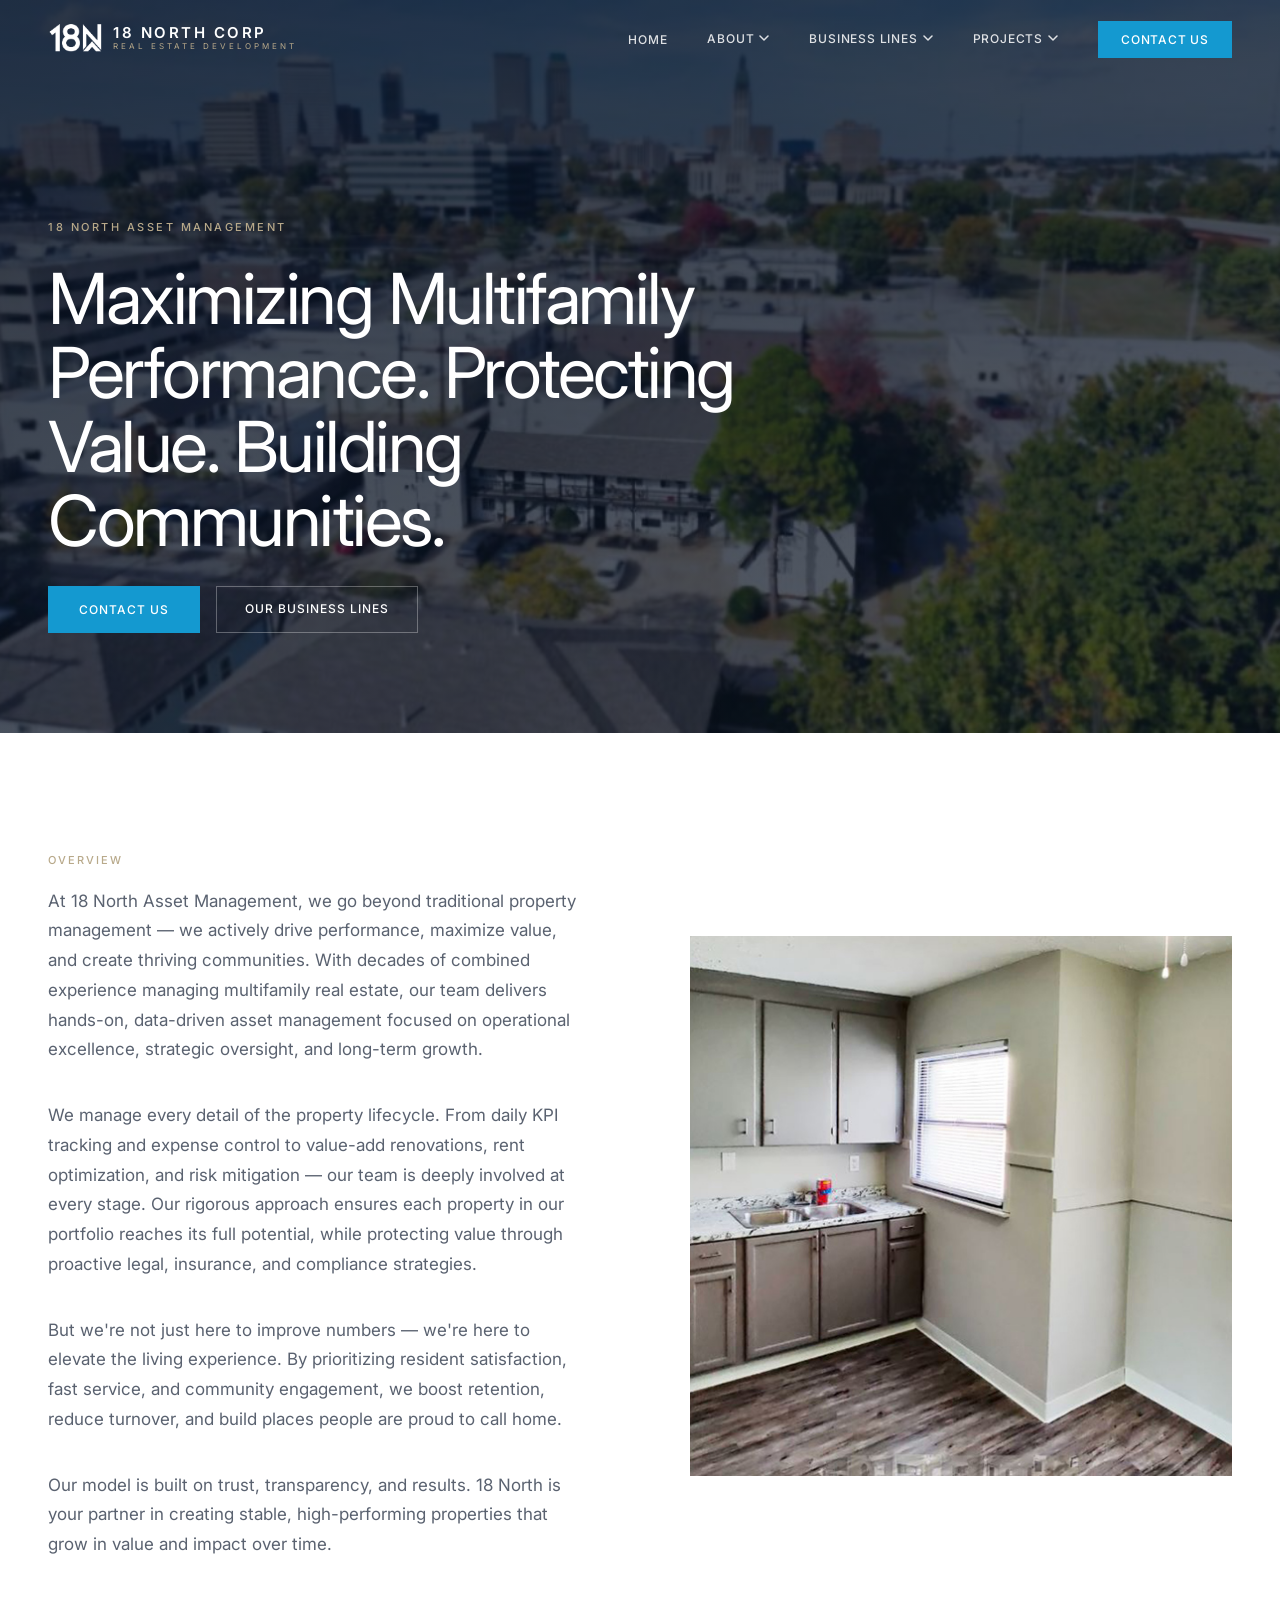
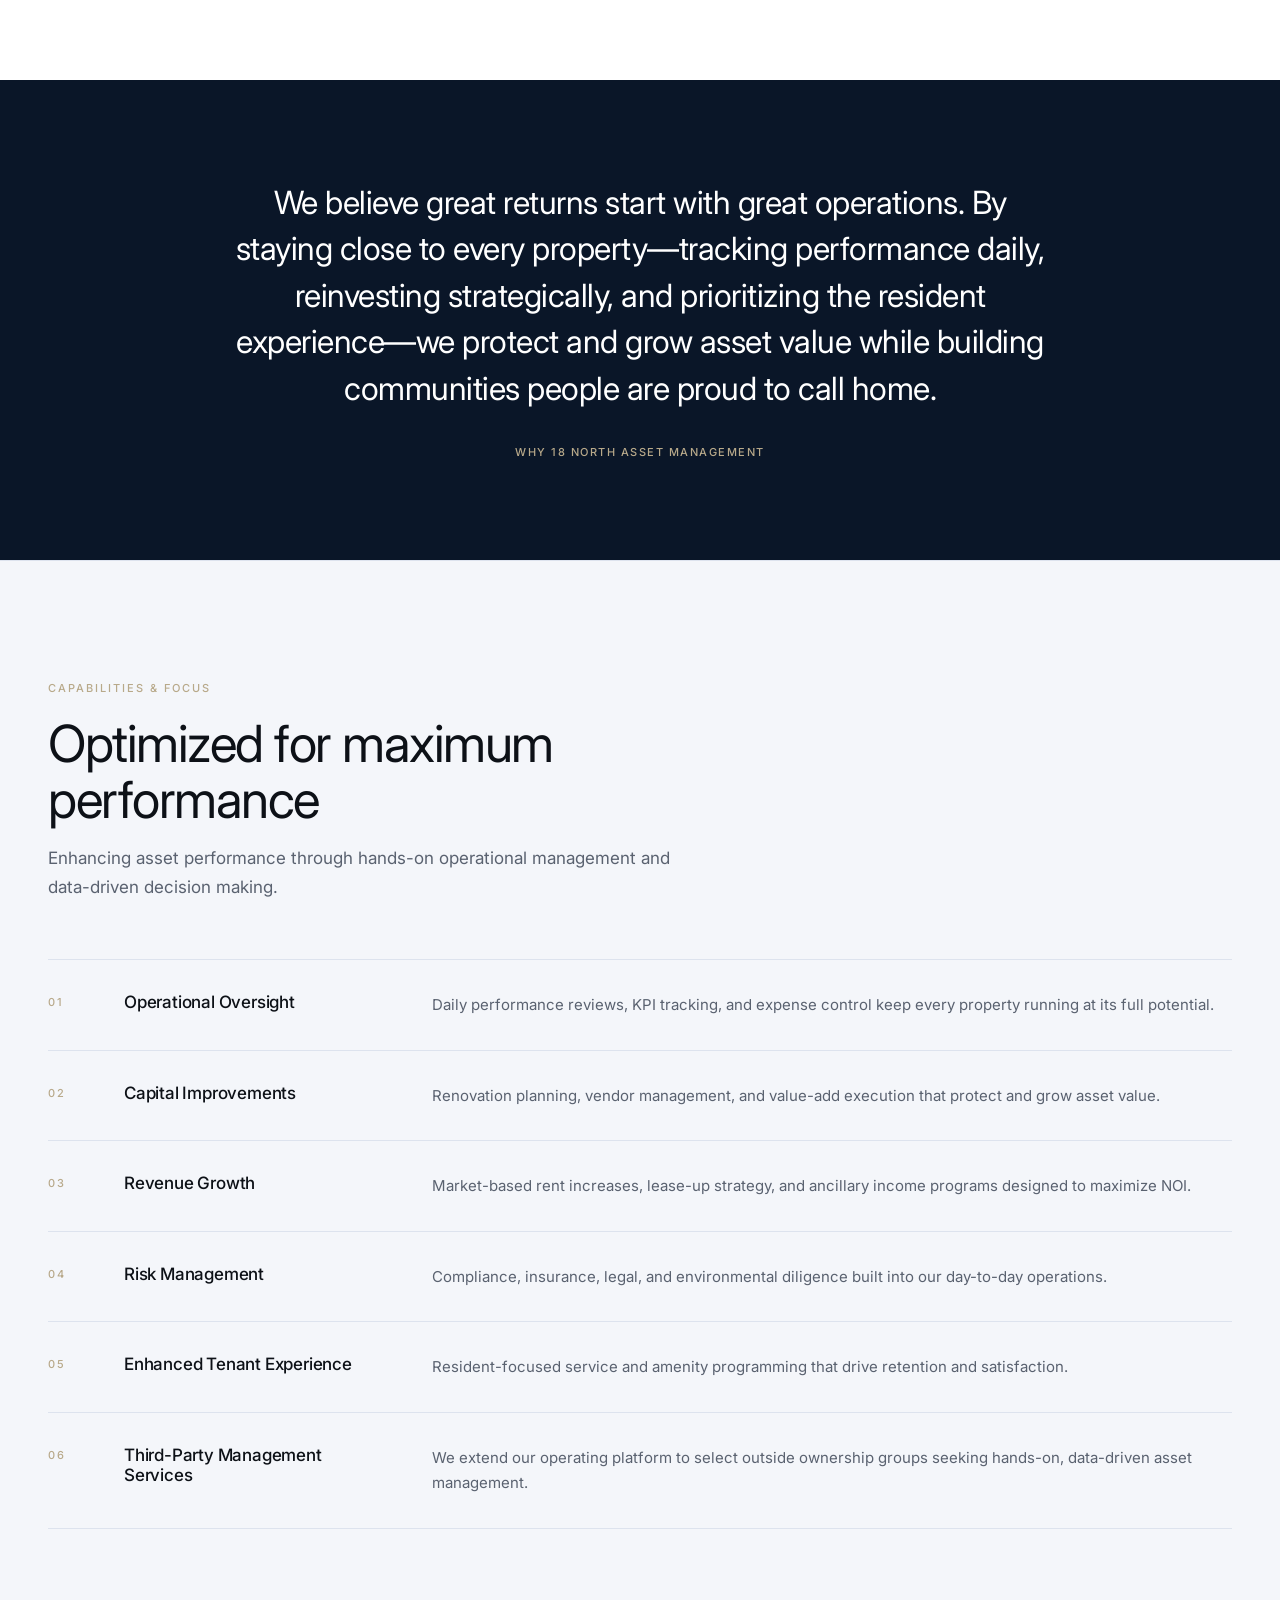
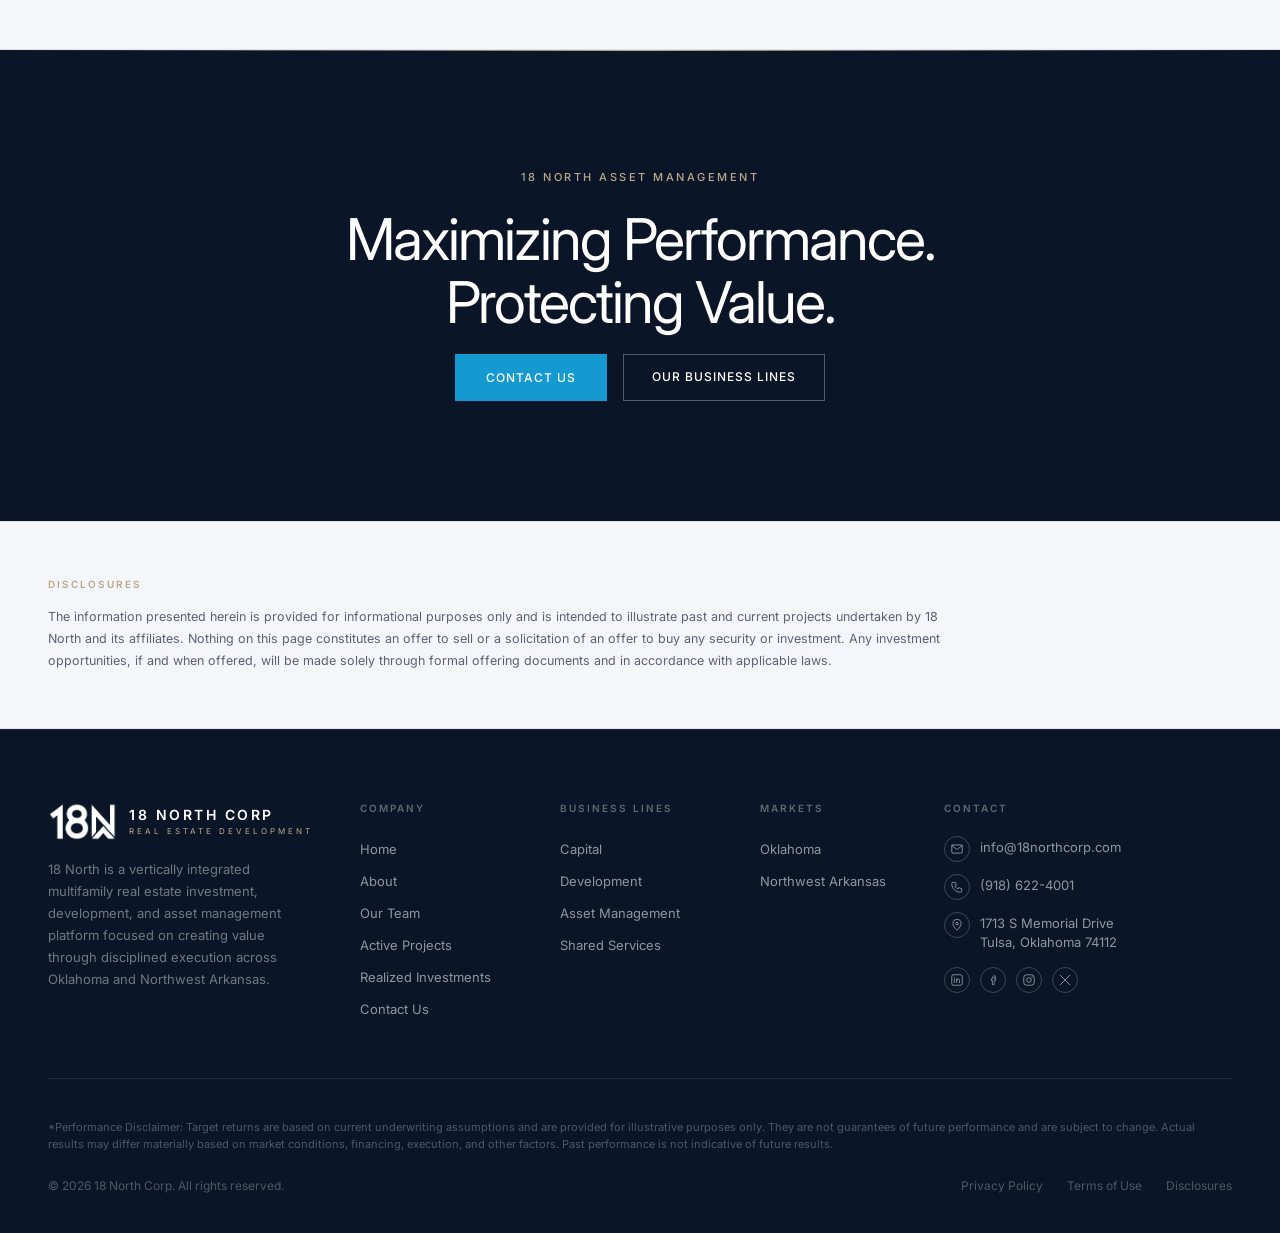
==== 18-north-asset-management.html @ cf2e259e "Trim Development quote and Asset Management CTA heading Shorten Why 18 North Development Corp's quot" ====
<!DOCTYPE html>
<html lang="en">
<head>
  <meta charset="UTF-8" />
  <meta name="viewport" content="width=device-width, initial-scale=1.0" />
  <title>18 North Asset Management | 18 North Corp</title>
  <meta name="description" content="18 North Asset Management delivers hands-on, data-driven property management focused on operational excellence, asset value, and resident experience." />
  <link rel="canonical" href="https://18northcorp.com/18-north-asset-management.html" />
  <meta name="theme-color" content="#0A1628" />
  <meta property="og:type" content="website" />
  <meta property="og:site_name" content="18 North Corp" />
  <meta property="og:title" content="18 North Asset Management | 18 North Corp" />
  <meta property="og:description" content="18 North Asset Management delivers hands-on, data-driven property management focused on operational excellence, asset value, and resident experience." />
  <meta property="og:url" content="https://18northcorp.com/18-north-asset-management.html" />
  <meta property="og:image" content="https://18northcorp.com/media/images/West%20Apartments.JPG" />
  <meta name="twitter:card" content="summary_large_image" />
  <meta name="twitter:title" content="18 North Asset Management | 18 North Corp" />
  <meta name="twitter:description" content="18 North Asset Management delivers hands-on, data-driven property management focused on operational excellence, asset value, and resident experience." />
  <meta name="twitter:image" content="https://18northcorp.com/media/images/West%20Apartments.JPG" />
  <link rel="icon" type="image/png" href="media/images/Favicon-18North-Corp.png" />
  <link rel="apple-touch-icon" href="media/images/Favicon-18North-Corp.png" />
  <link rel="preconnect" href="https://fonts.googleapis.com" />
  <link rel="preconnect" href="https://fonts.gstatic.com" crossorigin />
  <link href="https://fonts.googleapis.com/css2?family=Inter:wght@300;400;500;600&display=swap" rel="stylesheet" />
  <link rel="stylesheet" href="style.css" />
  <script type="application/ld+json">
  {
    "@context": "https://schema.org",
    "@type": "BreadcrumbList",
    "itemListElement": [
      { "@type": "ListItem", "position": 1, "name": "Home", "item": "https://18northcorp.com/" },
      { "@type": "ListItem", "position": 2, "name": "Business Lines", "item": "https://18northcorp.com/#platform" },
      { "@type": "ListItem", "position": 3, "name": "Asset Management", "item": "https://18northcorp.com/18-north-asset-management.html" }
    ]
  }
  </script>
</head>
<body>

<!-- ===== NAVIGATION ===== -->
<header class="nav" id="nav">
  <div class="nav__inner">
    <a href="index.html" class="nav__logo">
      <img
        class="nav__logo-icon"
        src="media/images/18%20North%20Corp%20Logo%20-%20Icon%20Only.png"
        alt="18 North Corp icon"
        width="36"
        height="36"
      />
      <div class="nav__logo-text">
        <span class="nav__logo-main">18 North Corp</span>
        <span class="nav__logo-sub">Real Estate Development</span>
      </div>
    </a>
    <nav aria-label="Primary">
      <ul class="nav__links">
        <li><a href="index.html">Home</a></li>
        <li class="nav__dropdown-wrap">
          <button class="nav__dropdown-trigger" aria-expanded="false" aria-haspopup="true">
            About <svg class="nav__chevron" width="10" height="6" viewBox="0 0 10 6" fill="none" aria-hidden="true"><path d="M1 1l4 4 4-4" stroke="currentColor" stroke-width="1.5" stroke-linecap="round" stroke-linejoin="round"/></svg>
          </button>
          <ul class="nav__dropdown" role="menu">
            <li role="none"><a href="about.html" role="menuitem">About Us</a></li>
            <li role="none"><a href="our-team.html" role="menuitem">Our Team</a></li>
          </ul>
        </li>
        <li class="nav__dropdown-wrap">
          <button class="nav__dropdown-trigger" aria-expanded="false" aria-haspopup="true">
            Business Lines <svg class="nav__chevron" width="10" height="6" viewBox="0 0 10 6" fill="none" aria-hidden="true"><path d="M1 1l4 4 4-4" stroke="currentColor" stroke-width="1.5" stroke-linecap="round" stroke-linejoin="round"/></svg>
          </button>
          <ul class="nav__dropdown" role="menu">
            <li role="none"><a href="18-north-capital.html" role="menuitem">Capital</a></li>
            <li role="none"><a href="18-north-development-corporation.html" role="menuitem">Development</a></li>
            <li role="none"><a href="18-north-asset-management.html" role="menuitem" aria-current="page">Asset Management</a></li>
            <li role="none"><a href="18-north-shared-services.html" role="menuitem">Shared Services</a></li>
          </ul>
        </li>
        <li class="nav__dropdown-wrap">
          <button class="nav__dropdown-trigger" aria-expanded="false" aria-haspopup="true">
            Projects <svg class="nav__chevron" width="10" height="6" viewBox="0 0 10 6" fill="none" aria-hidden="true"><path d="M1 1l4 4 4-4" stroke="currentColor" stroke-width="1.5" stroke-linecap="round" stroke-linejoin="round"/></svg>
          </button>
          <ul class="nav__dropdown" role="menu">
            <li role="none"><a href="active-projects.html" role="menuitem">Active Projects</a></li>
            <li role="none"><a href="completed-projects.html" role="menuitem">Realized Investments</a></li>
          </ul>
        </li>
        <li><a href="contact.html" class="nav__cta">Contact Us</a></li>
      </ul>
    </nav>
    <button class="nav__menu-toggle" aria-label="Open menu" aria-expanded="false" aria-controls="nav-mobile">
      <span></span><span></span><span></span>
    </button>
  </div>
  <div class="nav__mobile" id="nav-mobile">
    <ul class="nav__mobile-links">
      <li><a href="index.html">Home</a></li>
      <li><a href="about.html">About Us</a></li>
      <li><a href="our-team.html">Our Team</a></li>
      <li><a href="index.html#platform">Business Lines</a></li>
      <li><a href="index.html#projects">Projects</a></li>
      <li><a href="contact.html" class="nav__mobile-cta">Contact Us</a></li>
    </ul>
  </div>
</header>

<!-- ===== HERO ===== -->
<section class="hero hero--page" id="hero">
  <img
    class="hero__bg-image"
    src="media/images/West%20Apartments.JPG"
    alt="West Apartments multifamily community"
  />
  <div class="hero__overlay" aria-hidden="true"></div>
  <div class="hero__content">
    <span class="hero__eyebrow">18 North Asset Management</span>
    <h1 class="hero__headline">Maximizing Multifamily Performance. Protecting Value. Building Communities.</h1>
    <div class="hero__ctas">
      <a href="contact.html" class="btn-primary">Contact Us</a>
      <a href="index.html#platform" class="btn-outline-white">Our Business Lines</a>
    </div>
  </div>
</section>

<!-- ===== OVERVIEW ===== -->
<section class="overview" id="overview" aria-labelledby="overview-heading">
  <div class="container">
    <div class="overview__grid">
      <div class="overview__text fade-up">
        <span class="label" id="overview-heading">Overview</span>
        <p class="body-copy overview__body">At 18 North Asset Management, we go beyond traditional property management — we actively drive performance, maximize value, and create thriving communities. With decades of combined experience managing multifamily real estate, our team delivers hands-on, data-driven asset management focused on operational excellence, strategic oversight, and long-term growth.</p>
        <p class="body-copy overview__body">We manage every detail of the property lifecycle. From daily KPI tracking and expense control to value-add renovations, rent optimization, and risk mitigation — our team is deeply involved at every stage. Our rigorous approach ensures each property in our portfolio reaches its full potential, while protecting value through proactive legal, insurance, and compliance strategies.</p>
        <p class="body-copy overview__body">But we're not just here to improve numbers — we're here to elevate the living experience. By prioritizing resident satisfaction, fast service, and community engagement, we boost retention, reduce turnover, and build places people are proud to call home.</p>
        <p class="body-copy overview__body" style="margin-bottom:0;">Our model is built on trust, transparency, and results. 18 North is your partner in creating stable, high-performing properties that grow in value and impact over time.</p>
      </div>
      <div class="overview__image fade-up">
        <img
          src="media/images/Completed%20Projects/Western-New-York-IInterior-1.jpg"
          alt="Renovated kitchen interior"
          loading="lazy"
        />
      </div>
    </div>
  </div>
</section>

<!-- ===== WHY 18 NORTH ASSET MANAGEMENT ===== -->
<section class="quote-banner" aria-label="Why 18 North Asset Management">
  <div class="container">
    <p class="quote-banner__text fade-up">We believe great returns start with great operations. By staying close to every property—tracking performance daily, reinvesting strategically, and prioritizing the resident experience—we protect and grow asset value while building communities people are proud to call home.</p>
    <span class="quote-banner__attribution fade-up">Why 18 North Asset Management</span>
  </div>
</section>

<!-- ===== FOCUS AREAS ===== -->
<section class="focus-section" id="focus" aria-labelledby="focus-heading">
  <div class="container">
    <div class="focus-section__header fade-up">
      <span class="label">Capabilities &amp; Focus</span>
      <h2 class="section-heading" id="focus-heading">Optimized for maximum performance</h2>
      <p class="body-copy" style="margin-top:16px;">Enhancing asset performance through hands-on operational management and data-driven decision making.</p>
    </div>
    <div class="focus-list fade-up">
      <div class="focus-item">
        <span class="focus-item__num">01</span>
        <span class="focus-item__title">Operational Oversight</span>
        <p class="focus-item__desc">Daily performance reviews, KPI tracking, and expense control keep every property running at its full potential.</p>
      </div>
      <div class="focus-item">
        <span class="focus-item__num">02</span>
        <span class="focus-item__title">Capital Improvements</span>
        <p class="focus-item__desc">Renovation planning, vendor management, and value-add execution that protect and grow asset value.</p>
      </div>
      <div class="focus-item">
        <span class="focus-item__num">03</span>
        <span class="focus-item__title">Revenue Growth</span>
        <p class="focus-item__desc">Market-based rent increases, lease-up strategy, and ancillary income programs designed to maximize NOI.</p>
      </div>
      <div class="focus-item">
        <span class="focus-item__num">04</span>
        <span class="focus-item__title">Risk Management</span>
        <p class="focus-item__desc">Compliance, insurance, legal, and environmental diligence built into our day-to-day operations.</p>
      </div>
      <div class="focus-item">
        <span class="focus-item__num">05</span>
        <span class="focus-item__title">Enhanced Tenant Experience</span>
        <p class="focus-item__desc">Resident-focused service and amenity programming that drive retention and satisfaction.</p>
      </div>
      <div class="focus-item">
        <span class="focus-item__num">06</span>
        <span class="focus-item__title">Third-Party Management Services</span>
        <p class="focus-item__desc">We extend our operating platform to select outside ownership groups seeking hands-on, data-driven asset management.</p>
      </div>
    </div>
  </div>
</section>

<!-- ===== CTA STRIP ===== -->
<section class="cta-strip" id="contact" aria-labelledby="cta-heading">
  <div class="container">
    <span class="cta-strip__eyebrow">18 North Asset Management</span>
    <h2 class="cta-strip__heading" id="cta-heading">Maximizing Performance. Protecting Value.</h2>
    <div class="cta-strip__btns">
      <a href="mailto:info@18northcorp.com" class="btn-primary">Contact Us</a>
      <a href="index.html#platform" class="btn-outline-white">Our Business Lines</a>
    </div>
  </div>
</section>

<!-- ===== DISCLOSURE ===== -->
<section class="disclosure" aria-label="Legal disclosure">
  <div class="container">
    <span class="disclosure__label">Disclosures</span>
    <p class="disclosure__text">The information presented herein is provided for informational purposes only and is intended to illustrate past and current projects undertaken by 18 North and its affiliates. Nothing on this page constitutes an offer to sell or a solicitation of an offer to buy any security or investment. Any investment opportunities, if and when offered, will be made solely through formal offering documents and in accordance with applicable laws.</p>
  </div>
</section>

<!-- ===== FOOTER ===== -->
<footer class="footer" aria-label="Site footer">
  <div class="container">
    <div class="footer__top">
      <div>
        <a href="index.html" class="footer__brand">
          <img
            class="footer__brand-icon"
            src="media/images/18%20North%20Corp%20Logo%20-%20Icon%20Only.png"
            alt="18 North Corp"
            width="40"
            height="40"
          />
          <div>
            <div class="footer__brand-name">18 North Corp</div>
            <div class="footer__brand-sub">Real Estate Development</div>
          </div>
        </a>
        <p class="footer__tagline">18 North is a vertically integrated multifamily real estate investment, development, and asset management platform focused on creating value through disciplined execution across Oklahoma and Northwest Arkansas.</p>
      </div>
      <div>
        <div class="footer__col-title">Company</div>
        <ul class="footer__links">
          <li><a href="index.html">Home</a></li>
          <li><a href="about.html">About</a></li>
          <li><a href="our-team.html">Our Team</a></li>
          <li><a href="active-projects.html">Active Projects</a></li>
          <li><a href="completed-projects.html">Realized Investments</a></li>
          <li><a href="contact.html">Contact Us</a></li>
        </ul>
      </div>
      <div>
        <div class="footer__col-title">Business Lines</div>
        <ul class="footer__links">
          <li><a href="18-north-capital.html">Capital</a></li>
          <li><a href="18-north-development-corporation.html">Development</a></li>
          <li><a href="18-north-asset-management.html" aria-current="page">Asset Management</a></li>
          <li><a href="18-north-shared-services.html">Shared Services</a></li>
        </ul>
      </div>
      <div>
        <div class="footer__col-title">Markets</div>
        <ul class="footer__links">
          <li><a href="index.html#projects">Oklahoma</a></li>
          <li><a href="index.html#projects">Northwest Arkansas</a></li>
        </ul>
      </div>
      <div>
        <div class="footer__col-title">Contact</div>
        <ul class="footer__contact">
          <li>
            <span class="footer__contact-icon" aria-hidden="true"><svg width="14" height="14" viewBox="0 0 24 24" fill="none"><rect x="3" y="5" width="18" height="14" rx="2" stroke="currentColor" stroke-width="1.5"/><path d="M3 6l9 7 9-7" stroke="currentColor" stroke-width="1.5" stroke-linecap="round" stroke-linejoin="round"/></svg></span>
            <a href="mailto:info@18northcorp.com">info@18northcorp.com</a>
          </li>
          <li>
            <span class="footer__contact-icon" aria-hidden="true"><svg width="14" height="14" viewBox="0 0 24 24" fill="none"><path d="M5 4h4l2 5-2.5 1.5a11 11 0 0 0 5 5L15 13l5 2v4a2 2 0 0 1-2 2C9.5 21 3 14.5 3 6a2 2 0 0 1 2-2z" stroke="currentColor" stroke-width="1.5" stroke-linejoin="round"/></svg></span>
            <a href="tel:+19186224001">(918) 622-4001</a>
          </li>
          <li>
            <span class="footer__contact-icon" aria-hidden="true"><svg width="14" height="14" viewBox="0 0 24 24" fill="none"><path d="M12 21s7-6.1 7-11.5A7 7 0 0 0 5 9.5C5 14.9 12 21 12 21z" stroke="currentColor" stroke-width="1.5" stroke-linejoin="round"/><circle cx="12" cy="9.5" r="2.2" stroke="currentColor" stroke-width="1.5"/></svg></span>
            <span>1713 S Memorial Drive<br />Tulsa, Oklahoma 74112</span>
          </li>
          <li>
            <div class="footer__social">
              <a class="footer__social-icon" href="https://www.linkedin.com/company/18-north-corporation/" target="_blank" rel="noopener" aria-label="LinkedIn"><svg width="14" height="14" viewBox="0 0 24 24" fill="none"><rect x="3" y="3" width="18" height="18" rx="3" stroke="currentColor" stroke-width="1.5"/><path d="M7.5 10v6.5M7.5 7.2v.1M11.5 16.5V10M11.5 12.5c0-1.4 1-2.5 2.5-2.5s2.3 1.1 2.3 2.5v4" stroke="currentColor" stroke-width="1.5" stroke-linecap="round"/></svg></a>
              <span class="footer__social-icon" aria-label="Facebook"><svg width="14" height="14" viewBox="0 0 24 24" fill="none"><path d="M14 8h2V5h-2c-1.7 0-3 1.3-3 3v2H9v3h2v7h3v-7h2.2l.8-3H14V8z" stroke="currentColor" stroke-width="1.3" stroke-linejoin="round"/></svg></span>
              <span class="footer__social-icon" aria-label="Instagram"><svg width="14" height="14" viewBox="0 0 24 24" fill="none"><rect x="3" y="3" width="18" height="18" rx="5" stroke="currentColor" stroke-width="1.5"/><circle cx="12" cy="12" r="4" stroke="currentColor" stroke-width="1.5"/><circle cx="17.2" cy="6.8" r="1.1" fill="currentColor"/></svg></span>
              <span class="footer__social-icon" aria-label="X (Twitter)"><svg width="14" height="14" viewBox="0 0 24 24" fill="none"><path d="M4 4l16 16M20 4L4 20" stroke="currentColor" stroke-width="1.6" stroke-linecap="round"/></svg></span>
            </div>
          </li>
        </ul>
      </div>
    </div>
    <p class="footer__disclaimer">*Performance Disclaimer: Target returns are based on current underwriting assumptions and are provided for illustrative purposes only. They are not guarantees of future performance and are subject to change. Actual results may differ materially based on market conditions, financing, execution, and other factors. Past performance is not indicative of future results.</p>
    <div class="footer__bottom">
      <span class="footer__copy">&copy; 2026 18 North Corp. All rights reserved.</span>
      <div class="footer__legal">
        <a href="#">Privacy Policy</a>
        <a href="#">Terms of Use</a>
        <a href="#">Disclosures</a>
      </div>
    </div>
  </div>
</footer>

<script src="main.js"></script>
</body>
</html>
---- style.css ----
/* ===== RESET & BASE ===== */
*, *::before, *::after { box-sizing: border-box; margin: 0; padding: 0; }

:root {
  --white:       #FFFFFF;
  --off-white:   #F4F6FA;
  --charcoal:    #0D1117;
  --grey:        #5A6270;
  --navy:        #1499D0;
  --navy-dark:   #0E7AAA;
  --near-black:  #0A1628;
  --stone:       #B8A98A;
  --border:      #DDE3EE;
  --font:        'Inter', system-ui, sans-serif;
  --max-w:       1280px;
  --pad-section: 120px;
  --pad-mobile:  72px;
}

html { scroll-behavior: smooth; }

body {
  font-family: var(--font);
  color: var(--charcoal);
  background: var(--white);
  -webkit-font-smoothing: antialiased;
}

img { display: block; width: 100%; height: 100%; object-fit: cover; }
a { text-decoration: none; color: inherit; }
sup { font-size: 0.7em; line-height: 0; }

.container {
  max-width: var(--max-w);
  margin: 0 auto;
  padding: 0 48px;
}

.label {
  font-size: 11px;
  font-weight: 500;
  letter-spacing: 2px;
  text-transform: uppercase;
  color: var(--stone);
  display: block;
  margin-bottom: 20px;
}

.section-heading {
  font-size: clamp(32px, 4vw, 52px);
  font-weight: 400;
  letter-spacing: -1.5px;
  line-height: 1.1;
  color: var(--charcoal);
}

.body-copy {
  font-size: 17px;
  line-height: 1.75;
  color: var(--grey);
}

.btn-primary {
  display: inline-block;
  background: var(--navy);
  color: var(--white);
  font-family: var(--font);
  font-size: 12px;
  font-weight: 500;
  letter-spacing: 1px;
  text-transform: uppercase;
  padding: 15px 30px;
  border: 1px solid var(--navy);
  cursor: pointer;
  transition: background 0.2s, color 0.2s;
}
.btn-primary:hover { background: var(--navy-dark); border-color: var(--navy-dark); }

.btn-secondary {
  display: inline-block;
  background: transparent;
  color: var(--charcoal);
  font-family: var(--font);
  font-size: 12px;
  font-weight: 500;
  letter-spacing: 1px;
  text-transform: uppercase;
  padding: 14px 28px;
  border: 1px solid #D8D8D2;
  cursor: pointer;
  transition: background 0.2s, color 0.2s, border-color 0.2s;
}
.btn-secondary:hover { background: var(--navy); color: var(--white); border-color: var(--navy); }


.arrow-link {
  font-size: 13px;
  font-weight: 500;
  color: var(--navy);
  letter-spacing: 0.3px;
  display: inline-flex;
  align-items: center;
  gap: 6px;
  border-bottom: 1px solid transparent;
  transition: border-color 0.2s, gap 0.2s;
}
.arrow-link:hover { border-color: var(--navy); gap: 10px; }

/* ===== FADE-IN ANIMATION ===== */
.fade-up {
  opacity: 0;
  transform: translateY(28px);
  transition: opacity 0.7s ease, transform 0.7s ease;
}
.fade-up.visible {
  opacity: 1;
  transform: translateY(0);
}

/* ===== NAVIGATION ===== */
.nav {
  position: fixed;
  top: 0;
  left: 0;
  right: 0;
  z-index: 100;
  transition: background 0.3s, border-color 0.3s, box-shadow 0.3s;
  border-bottom: 1px solid transparent;
}
.nav.scrolled {
  background: rgba(255,255,255,0.97);
  border-color: var(--border);
  backdrop-filter: blur(8px);
}
.nav__inner {
  max-width: var(--max-w);
  margin: 0 auto;
  padding: 0 48px;
  height: 76px;
  display: flex;
  align-items: center;
  justify-content: space-between;
}
.nav__logo {
  display: flex;
  flex-direction: row;
  align-items: center;
  gap: 10px;
}
.nav__logo-icon {
  height: 32px;
  width: auto;
  object-fit: contain;
  flex-shrink: 0;
  transition: filter 0.3s;
}
.nav:not(.scrolled) .nav__logo-icon {
  filter: brightness(0) invert(1);
}
.nav__logo-text {
  display: flex;
  flex-direction: column;
  gap: 1px;
}
.nav__logo-main {
  font-size: 15px;
  font-weight: 600;
  letter-spacing: 2.5px;
  text-transform: uppercase;
  color: var(--white);
  transition: color 0.3s;
  line-height: 1;
}
.nav__logo-sub {
  font-size: 8px;
  font-weight: 400;
  letter-spacing: 3px;
  text-transform: uppercase;
  color: var(--stone);
  transition: color 0.3s;
}
.nav.scrolled .nav__logo-main { color: var(--charcoal); }
.nav.scrolled .nav__logo-sub { color: var(--stone); }

.nav__links {
  display: flex;
  align-items: center;
  gap: 40px;
  list-style: none;
}
.nav__links a {
  font-size: 12px;
  font-weight: 500;
  letter-spacing: 0.8px;
  text-transform: uppercase;
  color: rgba(255,255,255,0.85);
  transition: color 0.2s;
}
.nav__links a:hover { color: var(--white); }
.nav.scrolled .nav__links a { color: var(--grey); }
.nav.scrolled .nav__links a:hover { color: var(--charcoal); }

.nav__cta {
  font-size: 11px;
  font-weight: 500;
  letter-spacing: 1px;
  text-transform: uppercase;
  color: var(--white) !important;
  background: var(--navy);
  padding: 10px 22px;
  border: 1px solid var(--navy);
  transition: background 0.2s, color 0.2s !important;
}
.nav__cta:hover { background: var(--white) !important; color: var(--navy) !important; }
.nav.scrolled .nav__cta { color: var(--white) !important; }

/* ===== DROPDOWNS ===== */
.nav__dropdown-wrap {
  position: relative;
}
.nav__dropdown-trigger {
  display: flex;
  align-items: center;
  gap: 5px;
  background: none;
  border: none;
  cursor: pointer;
  font-family: var(--font);
  font-size: 12px;
  font-weight: 500;
  letter-spacing: 0.8px;
  text-transform: uppercase;
  color: rgba(255,255,255,0.85);
  padding: 0;
  transition: color 0.2s;
}
.nav__dropdown-trigger:hover { color: var(--white); }
.nav.scrolled .nav__dropdown-trigger { color: var(--grey); }
.nav.scrolled .nav__dropdown-trigger:hover { color: var(--charcoal); }

.nav__chevron {
  transition: transform 0.2s ease;
  flex-shrink: 0;
}
.nav__dropdown-wrap.open .nav__chevron { transform: rotate(180deg); }

.nav__dropdown {
  position: absolute;
  top: calc(100% + 20px);
  left: 50%;
  transform: translateX(-50%) translateY(-6px);
  background: var(--white);
  border: 1px solid var(--border);
  min-width: 260px;
  list-style: none;
  padding: 8px 0;
  opacity: 0;
  visibility: hidden;
  pointer-events: none;
  transition: opacity 0.18s ease, transform 0.18s ease, visibility 0.18s;
  box-shadow: 0 8px 32px rgba(10,22,40,0.10);
}
.nav__dropdown-wrap.open .nav__dropdown {
  opacity: 1;
  visibility: visible;
  pointer-events: auto;
  transform: translateX(-50%) translateY(0);
}
.nav__dropdown a {
  display: block;
  padding: 11px 24px;
  font-size: 13px;
  font-weight: 400;
  letter-spacing: 0.2px;
  text-transform: none;
  color: var(--charcoal) !important;
  transition: background 0.15s, color 0.15s;
}
.nav__dropdown a:hover {
  background: var(--off-white);
  color: var(--navy) !important;
}

.nav__menu-toggle {
  display: none;
  flex-direction: column;
  gap: 5px;
  background: none;
  border: none;
  cursor: pointer;
  padding: 4px;
}
.nav__menu-toggle span {
  display: block;
  width: 22px;
  height: 1.5px;
  background: var(--white);
  transition: background 0.3s, transform 0.25s ease, opacity 0.2s ease;
}
.nav.scrolled .nav__menu-toggle span { background: var(--charcoal); }
.nav__menu-toggle.active span { background: var(--white) !important; }
.nav__menu-toggle.active span:nth-child(1) { transform: translateY(6.5px) rotate(45deg); }
.nav__menu-toggle.active span:nth-child(2) { opacity: 0; }
.nav__menu-toggle.active span:nth-child(3) { transform: translateY(-6.5px) rotate(-45deg); }

.nav__mobile {
  position: fixed;
  inset: 0;
  z-index: 90;
  background: var(--near-black);
  display: flex;
  align-items: center;
  justify-content: center;
  opacity: 0;
  visibility: hidden;
  pointer-events: none;
  transform: translateY(-12px);
  transition: opacity 0.25s ease, transform 0.25s ease, visibility 0.25s;
}
.nav__mobile.open {
  opacity: 1;
  visibility: visible;
  pointer-events: auto;
  transform: translateY(0);
}
.nav__mobile-links {
  list-style: none;
  display: flex;
  flex-direction: column;
  align-items: center;
  gap: 32px;
}
.nav__mobile-links a {
  font-size: 22px;
  font-weight: 500;
  letter-spacing: 0.3px;
  color: var(--white);
  transition: color 0.2s;
}
.nav__mobile-links a:hover { color: var(--navy); }
.nav__mobile-links .nav__mobile-cta {
  margin-top: 12px;
  padding: 12px 32px;
  background: var(--navy);
  border: 1px solid var(--navy);
  font-size: 12px;
  font-weight: 500;
  letter-spacing: 1px;
  text-transform: uppercase;
}
.nav__mobile-links .nav__mobile-cta:hover { color: var(--white); background: var(--navy-dark); }

body.no-scroll { overflow: hidden; }

/* ===== HERO ===== */
.hero {
  position: relative;
  height: 100vh;
  min-height: 640px;
  display: flex;
  align-items: center;
  overflow: hidden;
  background: var(--near-black);
}
.hero__video {
  position: absolute;
  inset: 0;
  width: 100%;
  height: 100%;
  object-fit: cover;
  transform: scale(1.04);
}
.hero__overlay {
  position: absolute;
  inset: 0;
  background: linear-gradient(
    160deg,
    rgba(10,22,40,0.78) 0%,
    rgba(10,22,40,0.62) 55%,
    rgba(10,22,40,0.50) 100%
  );
}
.hero__content {
  position: relative;
  z-index: 2;
  max-width: var(--max-w);
  margin: 0 auto;
  padding: 0 48px;
  width: 100%;
}
.hero__eyebrow {
  font-size: 11px;
  font-weight: 500;
  letter-spacing: 2.5px;
  text-transform: uppercase;
  color: var(--stone);
  margin-bottom: 28px;
  display: block;
}
.hero__headline {
  font-size: clamp(40px, 5.5vw, 72px);
  font-weight: 400;
  letter-spacing: -2.5px;
  line-height: 1.05;
  color: var(--white);
  max-width: 820px;
  margin-bottom: 28px;
}
.hero__sub {
  font-size: 17px;
  line-height: 1.7;
  color: rgba(255,255,255,0.72);
  max-width: 540px;
  margin-bottom: 44px;
}
.hero__ctas {
  display: flex;
  gap: 16px;
  flex-wrap: wrap;
}
.hero__scroll {
  position: absolute;
  bottom: 40px;
  left: 50%;
  transform: translateX(-50%);
  z-index: 2;
  display: flex;
  flex-direction: column;
  align-items: center;
  gap: 8px;
}
.hero__scroll-line {
  width: 1px;
  height: 52px;
  background: linear-gradient(to bottom, rgba(255,255,255,0.5), transparent);
  animation: scrollPulse 2s ease-in-out infinite;
}
@keyframes scrollPulse {
  0%,100% { opacity: 0.4; transform: scaleY(1); }
  50% { opacity: 1; transform: scaleY(0.6); }
}
.hero__scroll-label {
  font-size: 9px;
  letter-spacing: 2px;
  text-transform: uppercase;
  color: rgba(255,255,255,0.5);
}

/* ===== PAGE HERO (subpages — static image, shorter) ===== */
.hero--page {
  height: auto;
  min-height: 62vh;
  padding: 220px 0 100px;
  align-items: flex-end;
}
.hero__bg-image {
  position: absolute;
  inset: 0;
  width: 100%;
  height: 100%;
  object-fit: cover;
  filter: brightness(0.68);
}
.hero--page .hero__content { padding-bottom: 0; }

/* ===== FOCUS LIST ===== */
.focus-section {
  padding: var(--pad-section) 0;
  background: var(--off-white);
  border-top: 1px solid var(--border);
  border-bottom: 1px solid var(--border);
}
.focus-section--white {
  background: var(--white);
  border-top: none;
  border-bottom: none;
}
.focus-section__header { max-width: 640px; margin-bottom: 56px; }
.focus-list {
  border-top: 1px solid var(--border);
}
.focus-item {
  display: flex;
  gap: 48px;
  padding: 32px 0;
  border-bottom: 1px solid var(--border);
}
.focus-item__num {
  font-size: 11px;
  font-weight: 500;
  letter-spacing: 1.5px;
  color: var(--stone);
  flex-shrink: 0;
  width: 28px;
  padding-top: 3px;
}
.focus-item__title {
  font-size: 17px;
  font-weight: 500;
  color: var(--charcoal);
  letter-spacing: -0.2px;
  flex-shrink: 0;
  width: 260px;
}
.focus-item__desc {
  font-size: 15px;
  line-height: 1.7;
  color: var(--grey);
  flex: 1;
}

/* ===== DRAFT CONTENT TAG (marks sections awaiting final client copy) ===== */
.draft-tag {
  display: inline-flex;
  align-items: center;
  gap: 7px;
  font-size: 10px;
  font-weight: 500;
  letter-spacing: 1.2px;
  text-transform: uppercase;
  color: var(--stone);
  border: 1px solid var(--border);
  padding: 6px 12px;
  margin-bottom: 20px;
}
.draft-tag::before {
  content: '';
  width: 6px;
  height: 6px;
  border-radius: 50%;
  background: var(--stone);
  flex-shrink: 0;
}
.draft-tag--dark {
  color: rgba(255,255,255,0.55);
  border-color: rgba(255,255,255,0.2);
}
.draft-tag--dark::before { background: rgba(255,255,255,0.55); }

/* ===== INFO GRID (3-col bordered — approach / segments) ===== */
.info-section { padding: var(--pad-section) 0; background: var(--white); }
.info-section--off {
  background: var(--off-white);
  border-top: 1px solid var(--border);
  border-bottom: 1px solid var(--border);
}
.info-section__header { max-width: 640px; margin-bottom: 56px; }
.info-grid {
  display: grid;
  grid-template-columns: repeat(3, 1fr);
  border: 1px solid var(--border);
}
.info-grid__item {
  padding: 44px 40px;
  border-right: 1px solid var(--border);
}
.info-grid__item:last-child { border-right: none; }
.info-grid__num {
  font-size: 11px;
  font-weight: 500;
  letter-spacing: 1.5px;
  color: var(--stone);
  margin-bottom: 28px;
  display: block;
}
.info-grid__title {
  font-size: 20px;
  font-weight: 400;
  letter-spacing: -0.4px;
  color: var(--charcoal);
  margin-bottom: 14px;
  line-height: 1.3;
}
.info-grid__desc {
  font-size: 14px;
  line-height: 1.7;
  color: var(--grey);
}

/* ===== BULLET LIST (plain phrase bullets, editorial dash marker) ===== */
.bullet-list {
  list-style: none;
  display: flex;
  flex-direction: column;
  gap: 14px;
  margin: 24px 0 32px;
  max-width: 720px;
}
.bullet-list li {
  font-size: 15px;
  line-height: 1.7;
  color: var(--grey);
  padding-left: 20px;
  position: relative;
}
.bullet-list li::before {
  content: '—';
  position: absolute;
  left: 0;
  color: var(--stone);
  font-size: 13px;
}

/* ===== SUBSECTION TITLE (inline heading within a copy block) ===== */
.subsection-title {
  font-size: 22px;
  font-weight: 400;
  letter-spacing: -0.4px;
  color: var(--charcoal);
  margin-bottom: 14px;
  line-height: 1.3;
}

/* ===== COPY SECTION (text-only, no image) ===== */
.copy-section { padding: var(--pad-section) 0; background: var(--white); }
.copy-section--off {
  background: var(--off-white);
  border-top: 1px solid var(--border);
  border-bottom: 1px solid var(--border);
}
.copy-section__header { max-width: 640px; margin-bottom: 40px; }
.copy-section__body { max-width: 720px; }
.copy-section__body p { font-size: 16px; line-height: 1.75; color: var(--grey); margin-bottom: 24px; }
.copy-section__body p:last-child { margin-bottom: 0; }

.copy-section__columns {
  display: grid;
  grid-template-columns: 1fr 1fr;
  gap: 56px;
}
.copy-section__column:first-child {
  padding-right: 56px;
  border-right: 1px solid var(--border);
}
.copy-section__column p { font-size: 16px; line-height: 1.75; color: var(--grey); margin-bottom: 24px; }
.copy-section__column p:last-child { margin-bottom: 0; }
.copy-section__footnote {
  max-width: 960px;
  margin-top: 40px;
  padding-top: 32px;
  border-top: 1px solid var(--border);
  font-size: 16px;
  line-height: 1.75;
  color: var(--grey);
}

/* ===== QUOTE BANNER ===== */
.quote-banner {
  background: var(--near-black);
  padding: 100px 0;
  text-align: center;
}
.quote-banner__text {
  font-size: clamp(22px, 2.6vw, 32px);
  font-weight: 400;
  letter-spacing: -0.5px;
  line-height: 1.45;
  color: var(--white);
  max-width: 820px;
  margin: 0 auto 28px;
}
.quote-banner__attribution {
  font-size: 11px;
  font-weight: 500;
  letter-spacing: 1.5px;
  text-transform: uppercase;
  color: var(--stone);
}

/* ===== DISCLOSURE ===== */
.disclosure {
  padding: 56px 0;
  background: var(--off-white);
  border-top: 1px solid var(--border);
  border-bottom: 1px solid var(--border);
}
.disclosure__label {
  font-size: 10px;
  font-weight: 600;
  letter-spacing: 2px;
  text-transform: uppercase;
  color: var(--stone);
  display: block;
  margin-bottom: 16px;
}
.disclosure__text {
  font-size: 12.5px;
  line-height: 1.75;
  color: var(--grey);
  max-width: 900px;
}

/* ===== STATS BAR ===== */
.stats {
  background: var(--off-white);
  border-bottom: 1px solid var(--border);
}
.stats__inner {
  display: grid;
  grid-template-columns: repeat(4, 1fr);
}
.stats__item {
  min-width: 0;
  padding: 56px 24px;
  border-right: 1px solid var(--border);
  display: flex;
  flex-direction: column;
  gap: 8px;
}
.stats__item:last-child { border-right: none; }
.stats__number {
  font-size: clamp(36px, 4.2vw, 56px);
  font-weight: 400;
  letter-spacing: -1.5px;
  color: var(--navy);
  line-height: 1;
  white-space: nowrap;
  font-variant-numeric: tabular-nums;
}
.stats__label {
  font-size: 11px;
  font-weight: 500;
  letter-spacing: 1.8px;
  text-transform: uppercase;
  color: var(--stone);
}
.stats__desc {
  font-size: 13px;
  color: var(--grey);
  margin-top: 4px;
}

/* ===== OVERVIEW ===== */
.overview {
  padding: var(--pad-section) 0;
  background: var(--white);
}
.overview--off {
  background: var(--off-white);
  border-top: 1px solid var(--border);
  border-bottom: 1px solid var(--border);
}
.overview__grid {
  display: grid;
  grid-template-columns: 1fr 1fr;
  gap: 100px;
  align-items: center;
}
.overview__text { max-width: 560px; }
.overview__heading { margin-bottom: 28px; }
.overview__body { margin-bottom: 36px; }
.overview__image {
  height: 540px;
  overflow: hidden;
  position: relative;
}
.overview__image img {
  width: 100%;
  height: 100%;
  object-fit: cover;
  transition: transform 0.6s ease;
}
.overview__image:hover img { transform: scale(1.03); }
.overview__tag {
  position: absolute;
  bottom: 28px;
  left: 28px;
  background: var(--white);
  padding: 14px 20px;
  display: flex;
  flex-direction: column;
  gap: 3px;
}
.overview__tag-num {
  font-size: 22px;
  font-weight: 400;
  color: var(--navy);
  letter-spacing: -0.5px;
  line-height: 1;
}
.overview__tag-text {
  font-size: 10px;
  font-weight: 500;
  letter-spacing: 1.5px;
  text-transform: uppercase;
  color: var(--grey);
}

/* ===== PLATFORM ===== */
.platform {
  padding: var(--pad-section) 0;
  background: var(--off-white);
  border-top: 1px solid var(--border);
  border-bottom: 1px solid var(--border);
}
.platform__header {
  display: flex;
  justify-content: space-between;
  align-items: flex-end;
  margin-bottom: 72px;
}
.platform__heading { max-width: 480px; }
.platform__subtext {
  max-width: 540px;
  margin-top: 16px;
  font-size: 15px;
  line-height: 1.7;
  color: var(--grey);
}
.platform__grid {
  display: grid;
  grid-template-columns: repeat(2, 1fr);
  gap: 1px;
  background: var(--border);
  border: 1px solid var(--border);
}
.platform__card {
  background: var(--white);
  padding: 40px 36px 48px;
  display: flex;
  flex-direction: column;
  transition: background 0.25s;
}
.platform__card:hover { background: var(--navy); }
.platform__card:hover .platform__card-title,
.platform__card:hover .platform__card-body,
.platform__card:hover .platform__card-link { color: var(--white); }
.platform__card:hover .platform__card-sub { color: rgba(255,255,255,0.65); }

.platform__card-head {
  display: flex;
  align-items: center;
  gap: 18px;
  margin-bottom: 28px;
}
.platform__card-icon {
  width: 96px;
  height: 96px;
  flex-shrink: 0;
  display: flex;
  align-items: center;
  justify-content: center;
}
.platform__card-icon img {
  width: 96px;
  height: 96px;
  display: block;
}
.platform__card-title {
  font-size: 20px;
  font-weight: 400;
  letter-spacing: -0.5px;
  color: var(--charcoal);
  margin-bottom: 0;
  transition: color 0.25s;
}
.platform__card-sub {
  display: block;
  font-size: 11px;
  font-weight: 500;
  letter-spacing: 1px;
  text-transform: uppercase;
  color: var(--stone);
  margin-top: 6px;
  transition: color 0.25s;
}
.platform__card-body {
  font-size: 14px;
  line-height: 1.7;
  color: var(--grey);
  flex: 1;
  margin-bottom: 32px;
  transition: color 0.25s;
}
.platform__card-link {
  font-size: 11px;
  font-weight: 500;
  letter-spacing: 1px;
  text-transform: uppercase;
  color: var(--navy);
  display: inline-flex;
  align-items: center;
  gap: 6px;
  transition: color 0.25s, gap 0.2s;
}
.platform__card-link:hover { gap: 10px; }

/* ===== PROJECTS ===== */
.projects {
  padding: var(--pad-section) 0;
  background: var(--white);
}
.projects__header {
  display: flex;
  justify-content: space-between;
  align-items: flex-end;
  margin-bottom: 64px;
}
.projects__grid {
  display: grid;
  grid-template-columns: 1fr 1fr 1fr;
  gap: 1px;
  background: var(--border);
  border: 1px solid var(--border);
}
.project-card {
  background: var(--white);
  display: flex;
  flex-direction: column;
  overflow: hidden;
}
.project-card__image {
  height: 320px;
  overflow: hidden;
  flex-shrink: 0;
}
.project-card__image img {
  width: 100%;
  height: 100%;
  object-fit: cover;
  transition: transform 0.6s ease;
  filter: brightness(0.92);
}
.project-card:hover .project-card__image img { transform: scale(1.04); filter: brightness(1); }
.project-card__body {
  padding: 32px 30px 28px;
  display: flex;
  flex-direction: column;
  gap: 0;
  flex: 1;
}
.project-card__status {
  font-size: 9px;
  font-weight: 600;
  letter-spacing: 2px;
  text-transform: uppercase;
  color: var(--stone);
  margin-bottom: 12px;
}
.project-card__name {
  font-size: 20px;
  font-weight: 400;
  letter-spacing: -0.5px;
  color: var(--charcoal);
  margin-bottom: 6px;
}
.project-card__location {
  font-size: 13px;
  color: var(--grey);
  margin-bottom: 24px;
}
.project-card__metrics {
  display: flex;
  flex-wrap: wrap;
  gap: 20px 12px;
  margin-bottom: 28px;
  padding-top: 20px;
  border-top: 1px solid var(--border);
}
.project-card__metric-value {
  font-size: 20px;
  font-weight: 400;
  letter-spacing: -0.5px;
  color: var(--navy);
  line-height: 1;
}
.project-card__metric-label {
  font-size: 10px;
  font-weight: 500;
  letter-spacing: 1.5px;
  text-transform: uppercase;
  color: var(--grey);
  margin-top: 4px;
}

/* ===== COMPLETED PROJECTS ===== */
.completed {
  background: var(--near-black);
  padding: var(--pad-section) 0;
}

/* Two-column header */
.completed__header {
  display: grid;
  grid-template-columns: 1fr 1fr;
  gap: 80px;
  align-items: end;
  margin-bottom: 0;
  padding-bottom: 56px;
  border-bottom: 1px solid rgba(255,255,255,0.08);
}
.completed__eyebrow {
  display: block;
  font-size: 11px;
  font-weight: 500;
  letter-spacing: 2px;
  text-transform: uppercase;
  color: var(--stone);
  margin-bottom: 20px;
}
.completed__heading {
  font-size: clamp(32px, 4vw, 54px);
  font-weight: 400;
  letter-spacing: -2px;
  line-height: 1.08;
  color: var(--white);
}
.completed__header-right {
  display: flex;
  flex-direction: column;
  justify-content: flex-end;
}
.completed__tag {
  display: inline-block;
  font-size: 9px;
  font-weight: 600;
  letter-spacing: 2px;
  text-transform: uppercase;
  color: var(--stone);
  border: 1px solid rgba(184,169,138,0.3);
  padding: 5px 12px;
  margin-bottom: 20px;
  align-self: flex-start;
}
.completed__desc {
  font-size: 15px;
  line-height: 1.75;
  color: rgba(255,255,255,0.45);
}

/* Metrics bar */
.completed__metrics-bar {
  display: grid;
  grid-template-columns: repeat(4, 1fr);
  border: 1px solid rgba(255,255,255,0.08);
  border-top: none;
  margin-bottom: 4px;
}
.completed__metric {
  padding: 32px 36px;
  border-right: 1px solid rgba(255,255,255,0.08);
}
.completed__metric:last-child { border-right: none; }
.completed__metric-value {
  font-size: clamp(28px, 2.5vw, 40px);
  font-weight: 400;
  letter-spacing: -1.5px;
  color: var(--white);
  line-height: 1;
  margin-bottom: 8px;
}
.completed__metric-label {
  font-size: 10px;
  font-weight: 500;
  letter-spacing: 1.5px;
  text-transform: uppercase;
  color: rgba(255,255,255,0.30);
}

/* Mosaic gallery: large left + 2×2 right */
.completed__gallery {
  display: grid;
  grid-template-columns: 1.2fr 1fr;
  gap: 4px;
  margin-bottom: 4px;
}
.completed__gallery-main {
  position: relative;
  height: 520px;
  overflow: hidden;
  cursor: zoom-in;
}
.completed__gallery-main img {
  width: 100%;
  height: 100%;
  object-fit: cover;
  filter: brightness(0.88);
  transition: transform 0.6s ease, filter 0.4s ease;
}
.completed__gallery-main:hover img { transform: scale(1.03); filter: brightness(1); }
.completed__gallery-caption {
  position: absolute;
  bottom: 0; left: 0; right: 0;
  padding: 14px 20px;
  background: linear-gradient(to top, rgba(10,22,40,0.65), transparent);
  font-size: 10px;
  font-weight: 500;
  letter-spacing: 1.5px;
  text-transform: uppercase;
  color: rgba(255,255,255,0.55);
  pointer-events: none;
}
.completed__gallery-side {
  display: grid;
  grid-template-columns: 1fr 1fr;
  gap: 4px;
}
.completed__gallery-item {
  height: 258px;
  overflow: hidden;
  cursor: zoom-in;
}
.completed__gallery-item img {
  width: 100%;
  height: 100%;
  object-fit: cover;
  filter: brightness(0.82);
  transition: transform 0.5s ease, filter 0.4s ease;
}
.completed__gallery-item:hover img { transform: scale(1.05); filter: brightness(1); }

/* CTA row */
.completed__cta {
  padding: 40px 0;
  border-top: 1px solid rgba(255,255,255,0.08);
}

/* ===== LIGHTBOX ===== */
.lightbox {
  position: fixed;
  inset: 0;
  z-index: 500;
  background: rgba(10,22,40,0.97);
  display: flex;
  align-items: center;
  justify-content: center;
  opacity: 0;
  visibility: hidden;
  transition: opacity 0.22s ease, visibility 0.22s;
}
.lightbox.open { opacity: 1; visibility: visible; }
.lightbox__img-wrap {
  max-width: 90vw;
  max-height: 90vh;
  display: flex;
  align-items: center;
  justify-content: center;
}
.lightbox__img {
  max-width: 90vw;
  max-height: 90vh;
  width: auto;
  height: auto;
  object-fit: contain;
  display: block;
}
.lightbox__close {
  position: absolute;
  top: 24px; right: 32px;
  background: none;
  border: none;
  color: rgba(255,255,255,0.55);
  font-size: 28px;
  line-height: 1;
  cursor: pointer;
  padding: 6px;
  transition: color 0.2s;
}
.lightbox__close:hover { color: var(--white); }
.lightbox__prev,
.lightbox__next {
  position: absolute;
  top: 50%;
  transform: translateY(-50%);
  background: none;
  border: 1px solid rgba(255,255,255,0.18);
  color: rgba(255,255,255,0.6);
  font-size: 18px;
  cursor: pointer;
  padding: 14px 18px;
  transition: color 0.2s, border-color 0.2s;
  line-height: 1;
}
.lightbox__prev:hover,
.lightbox__next:hover { color: var(--white); border-color: rgba(255,255,255,0.55); }
.lightbox__prev { left: 32px; }
.lightbox__next { right: 32px; }

/* ===== INTRO / STORY CARDS ===== */
.intro {
  padding: var(--pad-section) 0;
  background: var(--white);
}
.intro-grid {
  display: grid;
  grid-template-columns: 1fr 1fr;
  gap: 32px;
}
.intro-card {
  padding: 48px 44px;
  border: 1px solid var(--border);
  background: var(--off-white);
}
.intro-card .label { margin-bottom: 20px; }

/* ===== CORPORATE STRUCTURE ===== */
.structure {
  padding: var(--pad-section) 0;
  background: var(--off-white);
  border-top: 1px solid var(--border);
  border-bottom: 1px solid var(--border);
}
.structure__header { margin-bottom: 56px; }
.structure__header .section-heading { margin-bottom: 24px; }
.structure__header .body-copy { max-width: 760px; margin-bottom: 20px; }
.structure__header .body-copy:last-child { margin-bottom: 0; }
.org-chart { max-width: 1040px; margin: 0 auto; }
.org-chart__parent {
  width: fit-content;
  margin: 0 auto;
  padding: 20px 44px;
  background: var(--near-black);
  text-align: center;
}
.org-chart__parent-label { display: block; font-size: 16px; font-weight: 600; color: var(--white); letter-spacing: -0.1px; }
.org-chart__parent-sub { display: block; font-size: 11px; font-weight: 500; letter-spacing: 1.5px; text-transform: uppercase; color: rgba(255,255,255,0.55); margin-top: 6px; }
.org-chart__trunk { width: 1px; height: 32px; background: var(--border); margin: 0 auto; }
.org-chart__branches {
  display: grid;
  grid-template-columns: repeat(4, 1fr);
  gap: 24px;
  position: relative;
}
.org-chart__branches::before {
  content: "";
  position: absolute;
  top: 0;
  left: 12.5%;
  right: 12.5%;
  height: 1px;
  background: var(--border);
}
.org-chart__branch {
  position: relative;
  padding-top: 32px;
  display: flex;
  flex-direction: column;
  align-items: center;
  text-align: center;
}
.org-chart__branch::before {
  content: "";
  position: absolute;
  top: 0;
  left: 50%;
  width: 1px;
  height: 32px;
  background: var(--border);
  transform: translateX(-50%);
}
.org-chart__division {
  width: 100%;
  padding: 16px 14px;
  border: 1px solid var(--border);
  background: var(--white);
}
.org-chart__division-title { font-size: 14px; font-weight: 600; color: var(--charcoal); letter-spacing: -0.1px; }
.org-chart__leaves {
  list-style: none;
  width: 100%;
  margin-top: 16px;
  display: flex;
  flex-direction: column;
  gap: 8px;
}
.org-chart__leaves li {
  font-size: 12.5px;
  line-height: 1.4;
  color: var(--grey);
  padding: 9px 10px;
  border: 1px solid var(--border);
  background: var(--off-white);
}

/* ===== ADVANTAGE ===== */
.advantage {
  padding: var(--pad-section) 0;
  background: var(--white);
}
.advantage__header { margin-bottom: 80px; }
.advantage__diagram {
  display: flex;
  justify-content: center;
  margin-bottom: 64px;
}
.advantage__diagram img {
  width: 100%;
  max-width: 620px;
  height: auto;
}
.advantage__grid {
  display: grid;
  grid-template-columns: repeat(3, 1fr);
  gap: 0;
  border: 1px solid var(--border);
}
.advantage__item {
  padding: 52px 44px;
  border-right: 1px solid var(--border);
  border-bottom: 1px solid var(--border);
}
/* Remove right border on every 3rd item */
.advantage__item:nth-child(3n) { border-right: none; }
/* Remove bottom border on last row */
.advantage__item:nth-last-child(-n+3) { border-bottom: none; }
/* Divider between row 1 and row 2 */
.advantage__item:nth-child(-n+3) { border-bottom: 1px solid var(--border); }
.advantage__num {
  font-size: 11px;
  font-weight: 500;
  letter-spacing: 1.5px;
  color: var(--stone);
  margin-bottom: 32px;
  display: block;
}
.advantage__title {
  font-size: 22px;
  font-weight: 400;
  letter-spacing: -0.5px;
  color: var(--charcoal);
  margin-bottom: 16px;
  line-height: 1.3;
}
.advantage__body {
  font-size: 15px;
  line-height: 1.75;
  color: var(--grey);
}

/* ===== MISSION STATEMENT ===== */
.mission {
  padding: var(--pad-section) 0;
  background: var(--off-white);
  border-top: 1px solid var(--border);
  border-bottom: 1px solid var(--border);
}
.mission__inner { max-width: 900px; margin: 0 auto; text-align: center; }
.mission__inner .label { margin-bottom: 24px; }
.mission__text {
  font-size: clamp(24px, 3vw, 36px);
  font-weight: 300;
  line-height: 1.45;
  letter-spacing: -0.3px;
  color: var(--charcoal);
}

/* ===== LEADERSHIP TEASER ===== */
.teaser {
  position: relative;
  padding: 140px 0;
  overflow: hidden;
}
.teaser__bg {
  position: absolute;
  inset: 0;
  width: 100%;
  height: 100%;
  object-fit: cover;
}
.teaser__overlay {
  position: absolute;
  inset: 0;
  background: linear-gradient(180deg, rgba(10,22,40,0.45), rgba(10,22,40,0.8));
}
.teaser__content {
  position: relative;
  z-index: 1;
  text-align: center;
  max-width: 640px;
  margin: 0 auto;
}
.teaser__content .label { color: var(--stone); margin-bottom: 20px; }
.teaser__title {
  font-size: clamp(28px, 3.5vw, 44px);
  font-weight: 400;
  letter-spacing: -1px;
  color: var(--white);
  margin-bottom: 36px;
}

/* ===== CONTACT: REACH THE RIGHT TEAM ===== */
.contact-grid {
  display: grid;
  grid-template-columns: repeat(4, 1fr);
  border: 1px solid var(--border);
}
.contact-card {
  padding: 44px 32px;
  border-right: 1px solid var(--border);
}
.contact-card:last-child { border-right: none; }
.contact-card__title {
  font-size: 18px;
  font-weight: 400;
  letter-spacing: -0.3px;
  color: var(--charcoal);
  margin-bottom: 14px;
}
.contact-card__desc {
  font-size: 14px;
  line-height: 1.7;
  color: var(--grey);
  margin-bottom: 22px;
}

/* ===== CONTACT: OUR OFFICES ===== */
.office-grid {
  display: grid;
  grid-template-columns: repeat(3, 1fr);
  gap: 40px;
}
.office-card__photo {
  aspect-ratio: 4 / 3;
  overflow: hidden;
  margin-bottom: 24px;
  background: var(--white);
}
.office-card__city {
  font-size: 20px;
  font-weight: 400;
  letter-spacing: -0.3px;
  color: var(--charcoal);
  margin-bottom: 10px;
}
.office-card__address {
  font-size: 14px;
  line-height: 1.7;
  color: var(--grey);
  margin-bottom: 18px;
}

/* ===== CONTACT: BUSINESS LINES ===== */
.bizline-grid {
  display: grid;
  grid-template-columns: repeat(4, 1fr);
  gap: 24px;
}
.bizline-card {
  display: block;
  text-align: center;
  padding: 44px 24px;
  border: 1px solid var(--border);
  transition: border-color 0.2s;
}
.bizline-card:hover { border-color: var(--navy); }
.bizline-card__icon {
  width: 64px;
  height: 64px;
  margin: 0 auto 22px;
}
.bizline-card__title {
  font-size: 17px;
  font-weight: 400;
  letter-spacing: -0.2px;
  color: var(--charcoal);
  margin-bottom: 14px;
}
.bizline-card .arrow-link { justify-content: center; }

/* ===== CTA STRIP ===== */
.cta-strip {
  background: var(--near-black);
  padding: 120px 0;
  text-align: center;
  position: relative;
  overflow: hidden;
}
.cta-strip::before {
  content: '';
  position: absolute;
  top: 0; left: 0; right: 0;
  height: 1px;
  background: linear-gradient(90deg, transparent, var(--stone), transparent);
}
.cta-strip__eyebrow {
  font-size: 11px;
  font-weight: 500;
  letter-spacing: 2.5px;
  text-transform: uppercase;
  color: var(--stone);
  display: block;
  margin-bottom: 24px;
}
.cta-strip__heading {
  font-size: clamp(36px, 4.5vw, 58px);
  font-weight: 400;
  letter-spacing: -2px;
  color: var(--white);
  max-width: 640px;
  margin: 0 auto 20px;
  line-height: 1.1;
}
.cta-strip__sub {
  font-size: 16px;
  color: rgba(255,255,255,0.5);
  max-width: 460px;
  margin: 0 auto 48px;
  line-height: 1.65;
}
.cta-strip__btns {
  display: flex;
  gap: 16px;
  justify-content: center;
  flex-wrap: wrap;
}
.btn-outline-white {
  display: inline-block;
  background: transparent;
  color: var(--white);
  font-family: var(--font);
  font-size: 12px;
  font-weight: 500;
  letter-spacing: 1px;
  text-transform: uppercase;
  padding: 14px 28px;
  border: 1px solid rgba(255,255,255,0.3);
  cursor: pointer;
  transition: background 0.2s, border-color 0.2s;
}
.btn-outline-white:hover { background: rgba(255,255,255,0.08); border-color: rgba(255,255,255,0.6); }

/* ===== FOOTER ===== */
.footer {
  background: var(--near-black);
  border-top: 1px solid rgba(255,255,255,0.07);
  padding: 72px 0 40px;
}
.footer__top {
  display: grid;
  grid-template-columns: 1.7fr 1fr 1fr 0.9fr 1.8fr;
  gap: 40px;
  padding-bottom: 60px;
  border-bottom: 1px solid rgba(255,255,255,0.08);
  margin-bottom: 40px;
}
.footer__brand {
  display: flex;
  flex-direction: row;
  align-items: center;
  gap: 12px;
  margin-bottom: 16px;
}
.footer__brand-icon {
  height: 40px;
  width: auto;
  object-fit: contain;
  flex-shrink: 0;
  filter: brightness(0) invert(1);
}
.footer__brand-name {
  font-size: 14px;
  font-weight: 600;
  letter-spacing: 2.5px;
  text-transform: uppercase;
  color: var(--white);
  line-height: 1;
  margin-bottom: 4px;
}
.footer__brand-sub {
  font-size: 8px;
  font-weight: 400;
  letter-spacing: 3px;
  text-transform: uppercase;
  color: var(--stone);
}
.footer__tagline {
  font-size: 13px;
  color: rgba(255,255,255,0.42);
  line-height: 1.7;
  max-width: 260px;
}
.footer__col-title {
  font-size: 10px;
  font-weight: 600;
  letter-spacing: 2px;
  text-transform: uppercase;
  color: rgba(255,255,255,0.35);
  margin-bottom: 24px;
}
.footer__links {
  list-style: none;
  display: flex;
  flex-direction: column;
  gap: 12px;
}
.footer__links a {
  font-size: 13px;
  color: rgba(255,255,255,0.55);
  transition: color 0.2s;
}
.footer__links a:hover { color: var(--white); }
.footer__contact {
  list-style: none;
  display: flex;
  flex-direction: column;
  gap: 14px;
}
.footer__contact li {
  display: flex;
  align-items: flex-start;
  gap: 10px;
}
.footer__contact-icon {
  display: flex;
  align-items: center;
  justify-content: center;
  width: 26px;
  height: 26px;
  flex-shrink: 0;
  border: 1px solid rgba(255,255,255,0.2);
  border-radius: 50%;
  color: rgba(255,255,255,0.5);
  margin-top: -2px;
}
.footer__contact a,
.footer__contact span {
  font-size: 13px;
  color: rgba(255,255,255,0.55);
  line-height: 1.5;
}
.footer__contact a { transition: color 0.2s; }
.footer__contact a:hover { color: var(--white); }
.footer__social {
  display: flex;
  gap: 10px;
}
.footer__social-icon {
  display: flex;
  align-items: center;
  justify-content: center;
  width: 26px;
  height: 26px;
  flex-shrink: 0;
  border: 1px solid rgba(255,255,255,0.2);
  border-radius: 50%;
  color: rgba(255,255,255,0.5);
  transition: color 0.2s, border-color 0.2s;
}
a.footer__social-icon:hover { color: var(--white); border-color: rgba(255,255,255,0.4); }
.footer__disclaimer {
  font-size: 11px;
  line-height: 1.6;
  color: rgba(255,255,255,0.28);
  margin-top: 32px;
  margin-bottom: 24px;
}
.footer__bottom {
  display: flex;
  justify-content: space-between;
  align-items: center;
  flex-wrap: wrap;
  gap: 12px;
}
.footer__copy {
  font-size: 12px;
  color: rgba(255,255,255,0.28);
}
.footer__legal {
  display: flex;
  gap: 24px;
}
.footer__legal a {
  font-size: 12px;
  color: rgba(255,255,255,0.28);
  transition: color 0.2s;
}
.footer__legal a:hover { color: rgba(255,255,255,0.6); }

/* ===== PROJECT GROUP / PROFILE ===== */
.project-group__header { margin-bottom: 56px; }
.project-group { padding: var(--pad-section) 0; }
.project-group:not(:last-of-type) { border-bottom: 1px solid var(--border); }
.project-group--off { background: var(--off-white); }

.project-profile { padding: 56px 0; }
.project-profile:not(:last-child) { border-bottom: 1px solid var(--border); }
.project-profile__head { margin-bottom: 32px; }
.project-profile__market { margin-bottom: 8px; }
.project-profile__title {
  font-size: clamp(24px, 2.6vw, 34px);
  font-weight: 400;
  letter-spacing: -0.8px;
  color: var(--charcoal);
  line-height: 1.2;
}

.project-profile__stats {
  display: grid;
  grid-template-columns: repeat(5, 1fr);
  border: 1px solid var(--border);
  background: var(--white);
  margin-bottom: 48px;
}
.spec-item { padding: 26px 22px; border-right: 1px solid var(--border); }
.spec-item:last-child { border-right: none; }
.spec-value {
  font-size: 19px;
  font-weight: 500;
  letter-spacing: -0.3px;
  color: var(--charcoal);
  line-height: 1.35;
  margin-bottom: 8px;
}
.spec-value__sub {
  display: block;
  font-size: 12.5px;
  font-weight: 400;
  color: var(--grey);
  margin-top: 2px;
}
.spec-label {
  font-size: 10.5px;
  font-weight: 500;
  letter-spacing: 1.2px;
  text-transform: uppercase;
  color: var(--stone);
}

.project-profile__body {
  display: grid;
  grid-template-columns: 1fr 1fr;
  gap: 56px;
}
.project-profile__col .subsection-title { margin-top: 28px; }
.project-profile__col .subsection-title:first-child { margin-top: 0; }

.location-map {
  margin-top: 16px;
  max-width: 380px;
  overflow: hidden;
  border: 1px solid var(--border);
  cursor: zoom-in;
}
.location-map img { display: block; width: 100%; height: auto; transition: transform 0.5s ease; }
.location-map:hover img { transform: scale(1.04); }

/* ===== PHOTO STRIP (distributed image moments, replaces bottom-heavy mosaic) ===== */
.photo-strip {
  display: grid;
  grid-template-columns: repeat(3, 1fr);
  gap: 16px;
  margin: 36px 0 48px;
}
.photo-strip--small {
  grid-template-columns: repeat(2, 1fr);
  max-width: 480px;
  margin: 16px 0 0;
}
.photo-strip--two { grid-template-columns: repeat(2, 1fr); }
.photo-strip__item {
  position: relative;
  aspect-ratio: 4 / 3;
  overflow: hidden;
  cursor: zoom-in;
}
.photo-strip__item img {
  width: 100%;
  height: 100%;
  object-fit: cover;
  transition: transform 0.5s ease;
}
.photo-strip__item:hover img { transform: scale(1.05); }
.photo-strip__caption {
  position: absolute;
  bottom: 0; left: 0; right: 0;
  padding: 10px 14px;
  background: linear-gradient(to top, rgba(10,22,40,0.65), transparent);
  font-size: 10px;
  font-weight: 500;
  letter-spacing: 1.5px;
  text-transform: uppercase;
  color: rgba(255,255,255,0.9);
  pointer-events: none;
}

.project-profile__gallery {
  display: grid;
  grid-template-columns: 1fr 1fr;
  gap: 24px;
  margin-top: 40px;
}
.project-profile__gallery img { aspect-ratio: 4 / 3; object-fit: cover; }
.project-profile__gallery figcaption {
  margin-top: 12px;
  font-size: 11px;
  font-weight: 500;
  letter-spacing: 1.5px;
  text-transform: uppercase;
  color: var(--stone);
  text-align: center;
}

/* ===== TEAM ===== */
.team-grid {
  display: grid;
  grid-template-columns: repeat(3, 1fr);
  gap: 32px;
}
.team-grid--four { grid-template-columns: repeat(4, 1fr); margin-top: 32px; }
.team-card { display: block; text-align: center; }
.team-card__photo {
  aspect-ratio: 1 / 1;
  overflow: hidden;
  margin-bottom: 20px;
  background: var(--off-white);
}
.team-card__name {
  font-size: 16px;
  font-weight: 500;
  letter-spacing: -0.2px;
  color: var(--charcoal);
  margin-bottom: 4px;
}
.team-card__title {
  font-size: 13px;
  line-height: 1.5;
  color: var(--grey);
}
a.team-card { transition: opacity 0.2s; }
a.team-card:hover { opacity: 0.72; }

.bio-profile {
  display: grid;
  grid-template-columns: 260px 1fr;
  gap: 56px;
  padding: 64px 0;
  scroll-margin-top: 100px;
}
.bio-profile:not(:last-child) { border-bottom: 1px solid var(--border); }
.bio-profile--reverse { grid-template-columns: 1fr 260px; }
.bio-profile--reverse > div:first-child { order: 2; }
.bio-profile--reverse > div:last-child { order: 1; }
.bio-profile__photo {
  width: 100%;
  aspect-ratio: 3 / 4;
  overflow: hidden;
  margin-bottom: 24px;
  background: var(--off-white);
}
.bio-profile__name {
  font-size: clamp(24px, 2.4vw, 32px);
  font-weight: 400;
  letter-spacing: -0.8px;
  color: var(--charcoal);
  line-height: 1.2;
}
.bio-profile__title {
  font-size: 12px;
  font-weight: 500;
  letter-spacing: 1.2px;
  text-transform: uppercase;
  color: var(--navy);
  margin-top: 10px;
}
.bio-profile__points { display: flex; flex-direction: column; }
.bio-point { display: flex; gap: 24px; padding: 22px 0; border-bottom: 1px solid var(--border); }
.bio-point:first-child { padding-top: 0; }
.bio-point:last-child { border-bottom: none; padding-bottom: 0; }
.bio-point__icon {
  flex-shrink: 0;
  width: 46px;
  height: 46px;
  border-radius: 50%;
  background: var(--off-white);
  color: var(--navy);
  display: flex;
  align-items: center;
  justify-content: center;
}
.bio-point__text {
  font-size: 15px;
  line-height: 1.75;
  color: var(--grey);
}

/* ===== MOBILE ===== */
@media (max-width: 1024px) {
  .container { padding: 0 32px; }
  .nav__inner { padding: 0 32px; }
  .hero__content { padding: 0 32px; }
  .stats__inner { grid-template-columns: repeat(2, 1fr); }
  .stats__item:nth-child(2) { border-right: none; }
  .stats__item:nth-child(3) { border-right: 1px solid var(--border); }
  .stats__item:nth-child(-n+2) { border-bottom: 1px solid var(--border); }
  .projects__grid { grid-template-columns: 1fr 1fr; }
  .projects__grid .project-card:last-child { display: none; }
  .footer__top { grid-template-columns: 1fr 1fr; gap: 40px; }
  .completed__header { grid-template-columns: 1fr; gap: 32px; }
  .completed__metrics-bar { grid-template-columns: repeat(2, 1fr); }
  .completed__metric:nth-child(2) { border-right: none; }
  .completed__metric:nth-child(3) { border-right: 1px solid rgba(255,255,255,0.08); }
  .completed__gallery { grid-template-columns: 1fr; }
  .completed__gallery-main { height: 360px; }
  .completed__gallery-item { height: 200px; }

  .project-profile__stats { grid-template-columns: repeat(3, 1fr); }
  .spec-item:nth-child(3) { border-right: none; }
  .spec-item:nth-child(-n+3) { border-bottom: 1px solid var(--border); }
  .spec-item:last-child { border-bottom: none; }

  .contact-grid { grid-template-columns: repeat(2, 1fr); }
  .contact-card:nth-child(2) { border-right: none; }
  .contact-card:nth-child(-n+2) { border-bottom: 1px solid var(--border); }
  .office-grid { grid-template-columns: repeat(2, 1fr); }
  .bizline-grid { grid-template-columns: repeat(2, 1fr); }

  .org-chart__branches { grid-template-columns: repeat(2, 1fr); row-gap: 48px; }
  .org-chart__branches::before { display: none; }
  .org-chart__branch::before { height: 24px; }
}

@media (max-width: 768px) {
  :root { --pad-section: var(--pad-mobile); }
  .container { padding: 0 24px; }
  .nav__inner { padding: 0 24px; height: 64px; }
  .hero__content { padding: 0 24px; }

  .nav__links { display: none; }
  .nav__menu-toggle { display: flex; }

  .overview__grid { grid-template-columns: 1fr; gap: 48px; }
  .overview__image { height: 360px; }
  .overview__text { max-width: 100%; }

  .copy-section__columns { grid-template-columns: 1fr; gap: 40px; }
  .copy-section__column:first-child { padding-right: 0; border-right: none; padding-bottom: 40px; border-bottom: 1px solid var(--border); }

  .platform__header { flex-direction: column; align-items: flex-start; gap: 24px; }
  .platform__grid { grid-template-columns: 1fr; }
  .platform__card { padding: 32px 24px 32px; }

  .projects__header { flex-direction: column; align-items: flex-start; gap: 20px; }
  .projects__grid { grid-template-columns: 1fr; }
  .projects__grid .project-card:last-child { display: flex; }

  .advantage__grid { grid-template-columns: 1fr; }
  .advantage__item { border-right: none; border-bottom: 1px solid var(--border); }
  .advantage__item:nth-last-child(-n+3) { border-bottom: 1px solid var(--border); }
  .advantage__item:last-child { border-bottom: none; }

  .intro-grid { grid-template-columns: 1fr; }
  .teaser { padding: 90px 0; }

  .contact-grid { grid-template-columns: 1fr; }
  .contact-card { border-right: none; border-bottom: 1px solid var(--border); }
  .contact-card:last-child { border-bottom: none; }
  .office-grid { grid-template-columns: 1fr; }
  .bizline-grid { grid-template-columns: 1fr; }

  .org-chart__branches { grid-template-columns: 1fr; row-gap: 40px; }
  .org-chart__trunk { height: 24px; }

  .stats__inner { grid-template-columns: 1fr 1fr; }
  .stats__item { padding: 32px 20px; }
  .stats__number { font-size: clamp(28px, 7vw, 40px); }
  .stats__item:nth-child(2) { border-right: none; }
  .stats__item:nth-child(3) { border-right: 1px solid var(--border); }
  .stats__item:nth-child(-n+2) { border-bottom: 1px solid var(--border); }

  .completed__metrics-bar { grid-template-columns: repeat(2, 1fr); }
  .completed__gallery-main { height: 280px; }
  .completed__gallery-item { height: 160px; }

  .project-profile__stats { grid-template-columns: repeat(2, 1fr); }
  .spec-item:nth-child(2n) { border-right: none; }
  .spec-item:nth-child(odd) { border-right: 1px solid var(--border); }
  .spec-item { border-bottom: 1px solid var(--border); }
  .spec-item:last-child { border-bottom: none; }
  .project-profile__body { grid-template-columns: 1fr; gap: 40px; }
  .project-profile__gallery { grid-template-columns: 1fr; }

  .team-grid { grid-template-columns: repeat(2, 1fr); }
  .team-grid--four { grid-template-columns: repeat(2, 1fr); }
  .bio-profile { grid-template-columns: 1fr; gap: 28px; }
  .bio-profile__photo { max-width: 220px; }
  .bio-profile--reverse { grid-template-columns: 1fr; }
  .bio-profile--reverse > div:first-child,
  .bio-profile--reverse > div:last-child { order: initial; }

  .photo-strip { grid-template-columns: repeat(2, 1fr); }
  .photo-strip--small { max-width: 100%; }

  .footer__top { grid-template-columns: 1fr; gap: 36px; }
  .footer__bottom { flex-direction: column; align-items: flex-start; }

  .hero__headline { letter-spacing: -1.5px; }

  .hero--page { padding: 140px 0 64px; min-height: auto; }

  .focus-item { flex-direction: column; gap: 10px; }
  .focus-item__title { width: 100%; }

  .quote-banner { padding: 64px 0; }

  .info-grid { grid-template-columns: 1fr; }
  .info-grid__item { border-right: none; border-bottom: 1px solid var(--border); }
  .info-grid__item:last-child { border-bottom: none; }
}
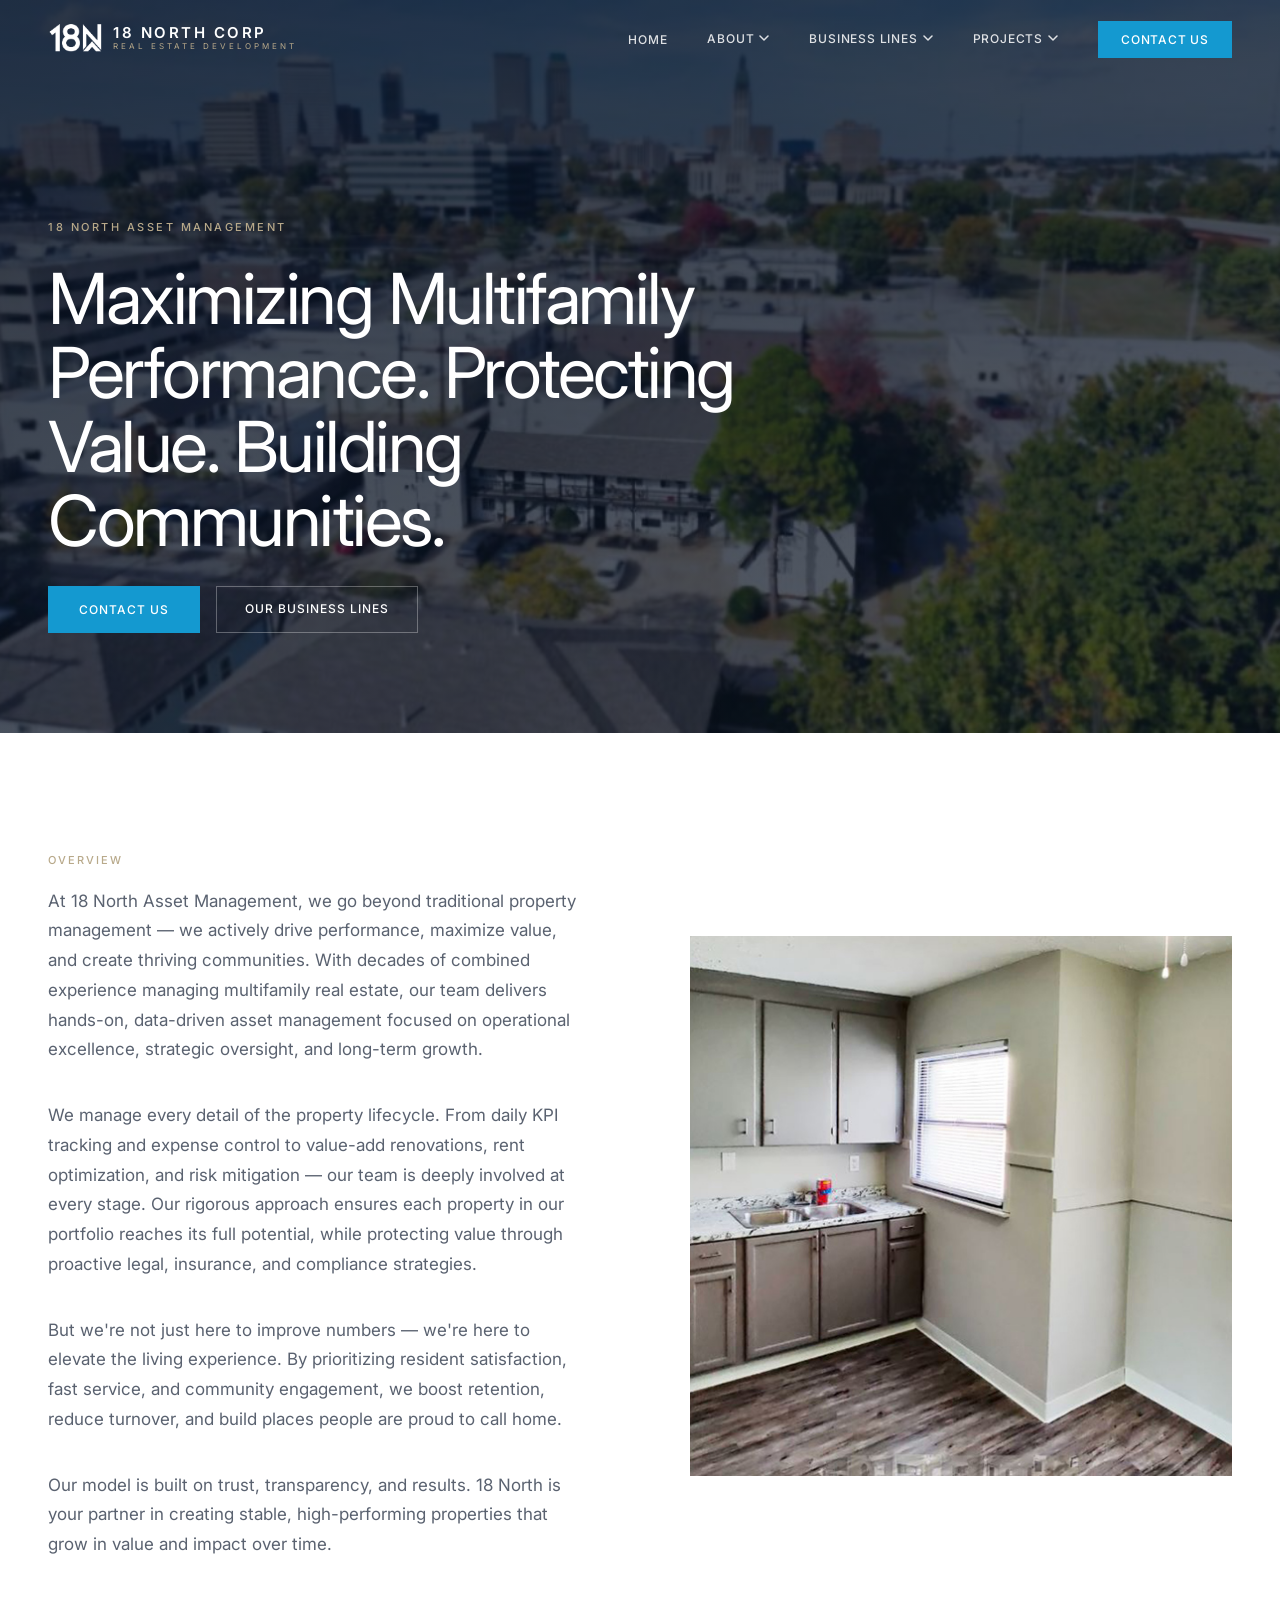
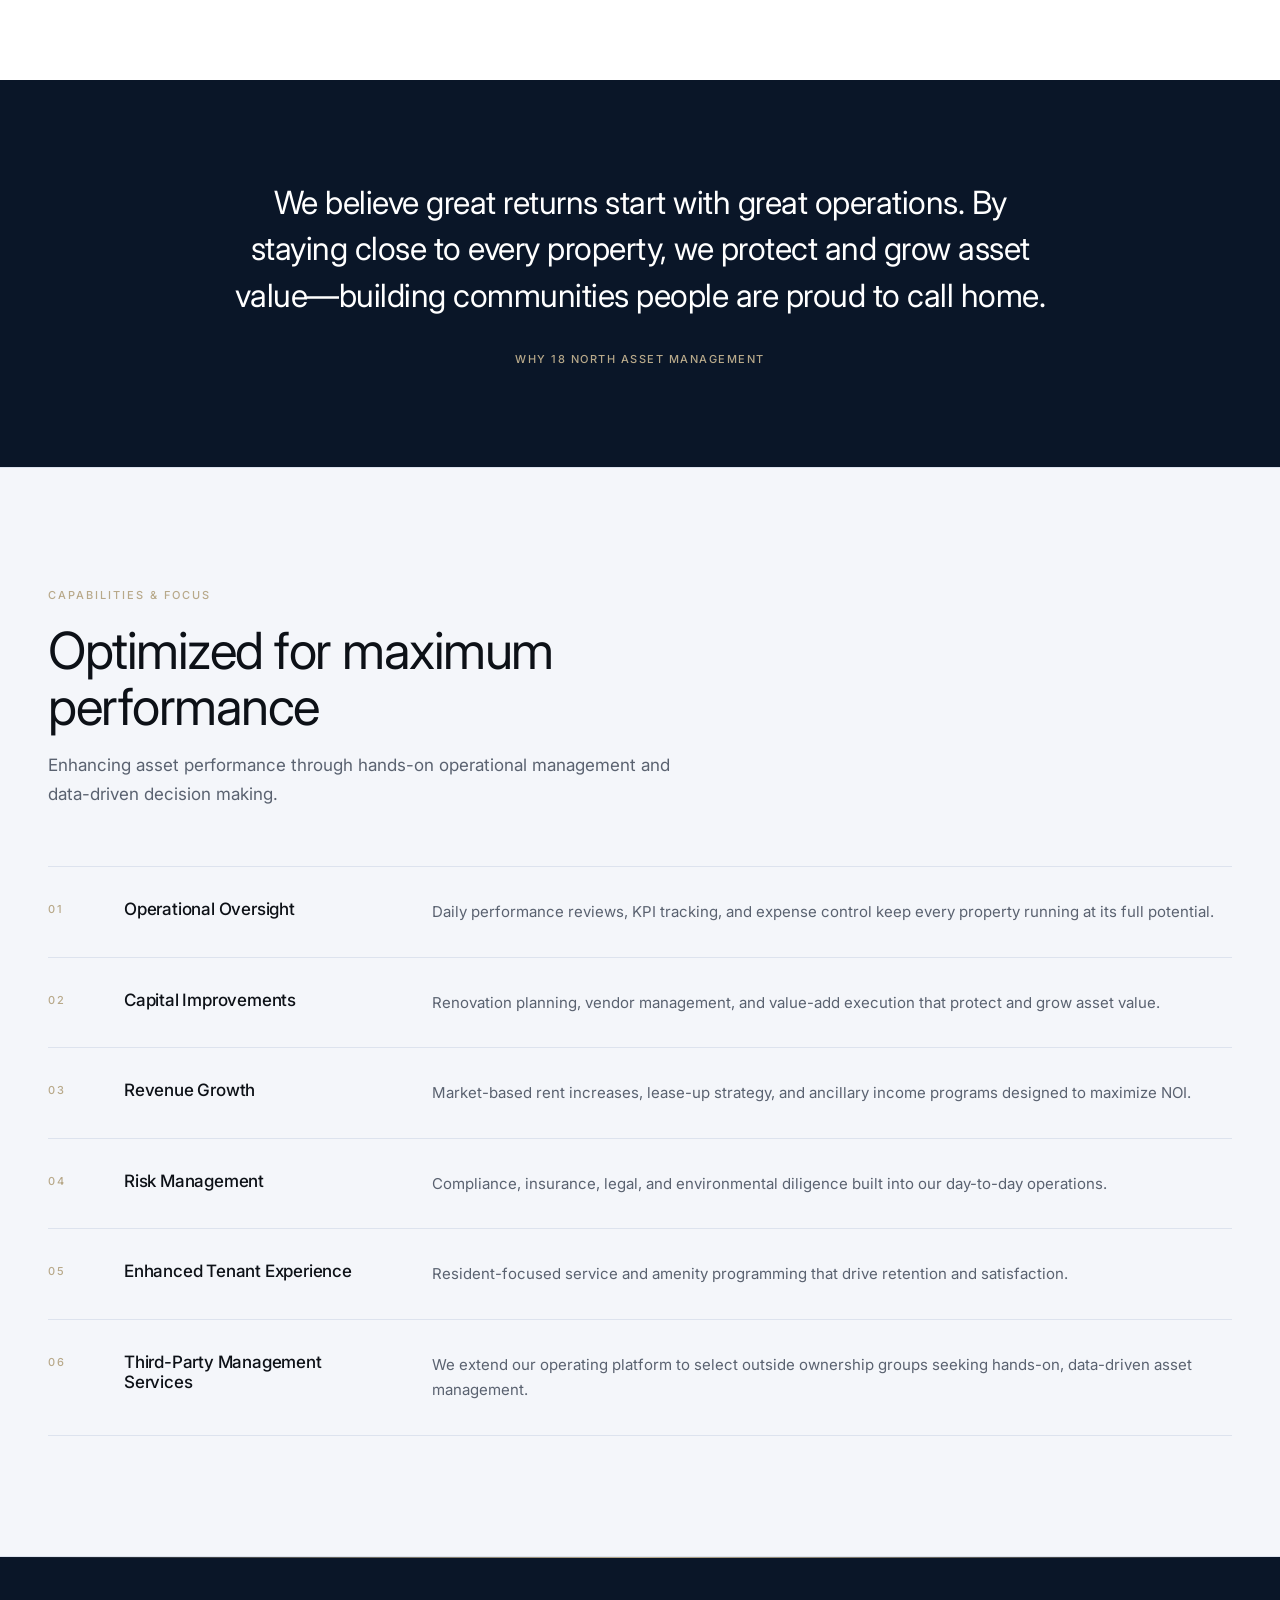
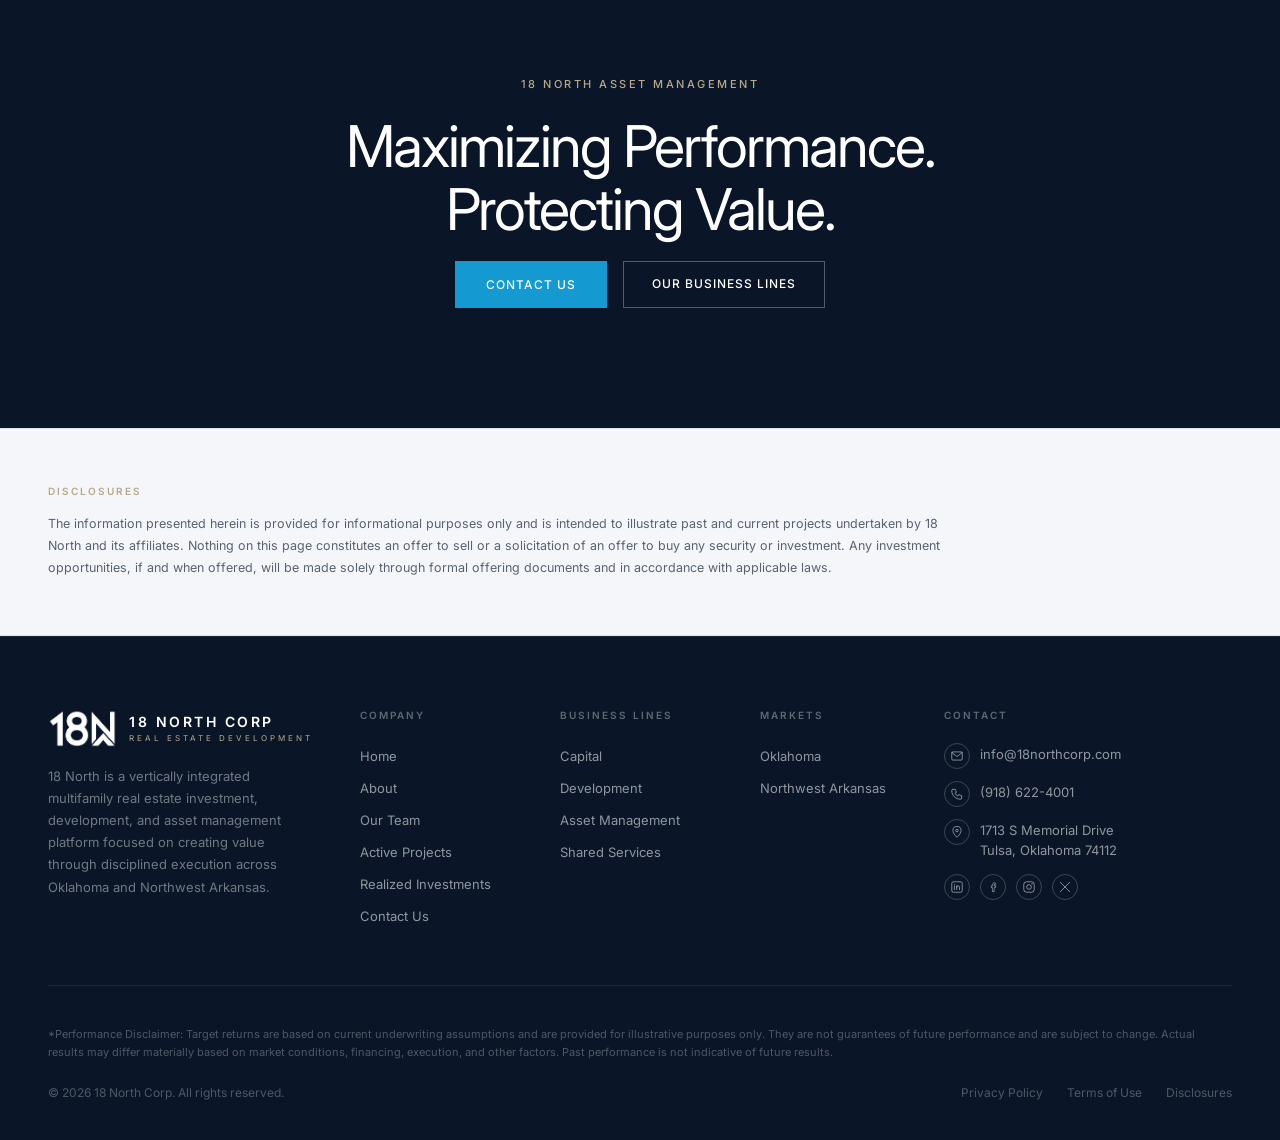
==== commit 674300b8: "Trim Why 18 North Asset Management quote to 3-4 lines Co-Authored-By: Claude Sonnet 5 <noreply@anthr" ====
--- a/18-north-asset-management.html
+++ b/18-north-asset-management.html
@@ -147,7 +147,7 @@
 <!-- ===== WHY 18 NORTH ASSET MANAGEMENT ===== -->
 <section class="quote-banner" aria-label="Why 18 North Asset Management">
   <div class="container">
-    <p class="quote-banner__text fade-up">We believe great returns start with great operations. By staying close to every property—tracking performance daily, reinvesting strategically, and prioritizing the resident experience—we protect and grow asset value while building communities people are proud to call home.</p>
+    <p class="quote-banner__text fade-up">We believe great returns start with great operations. By staying close to every property, we protect and grow asset value—building communities people are proud to call home.</p>
     <span class="quote-banner__attribution fade-up">Why 18 North Asset Management</span>
   </div>
 </section>
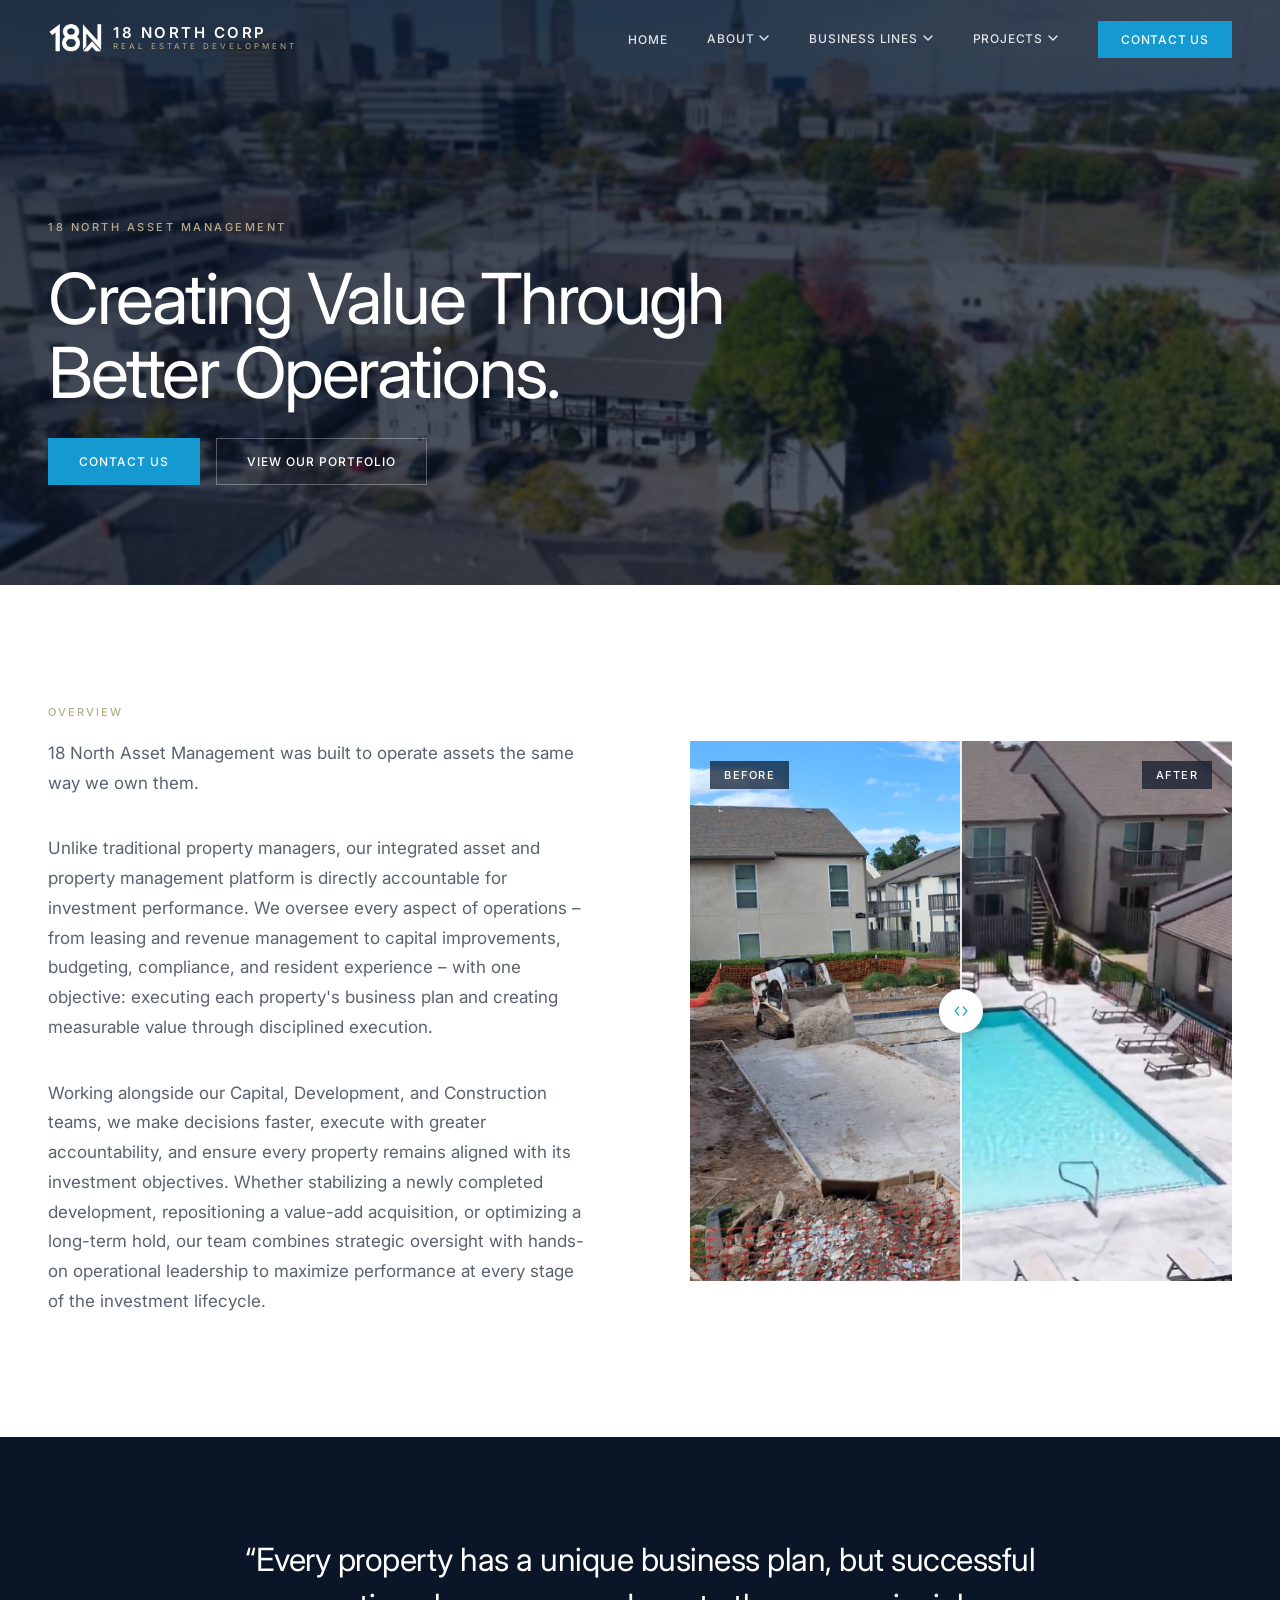
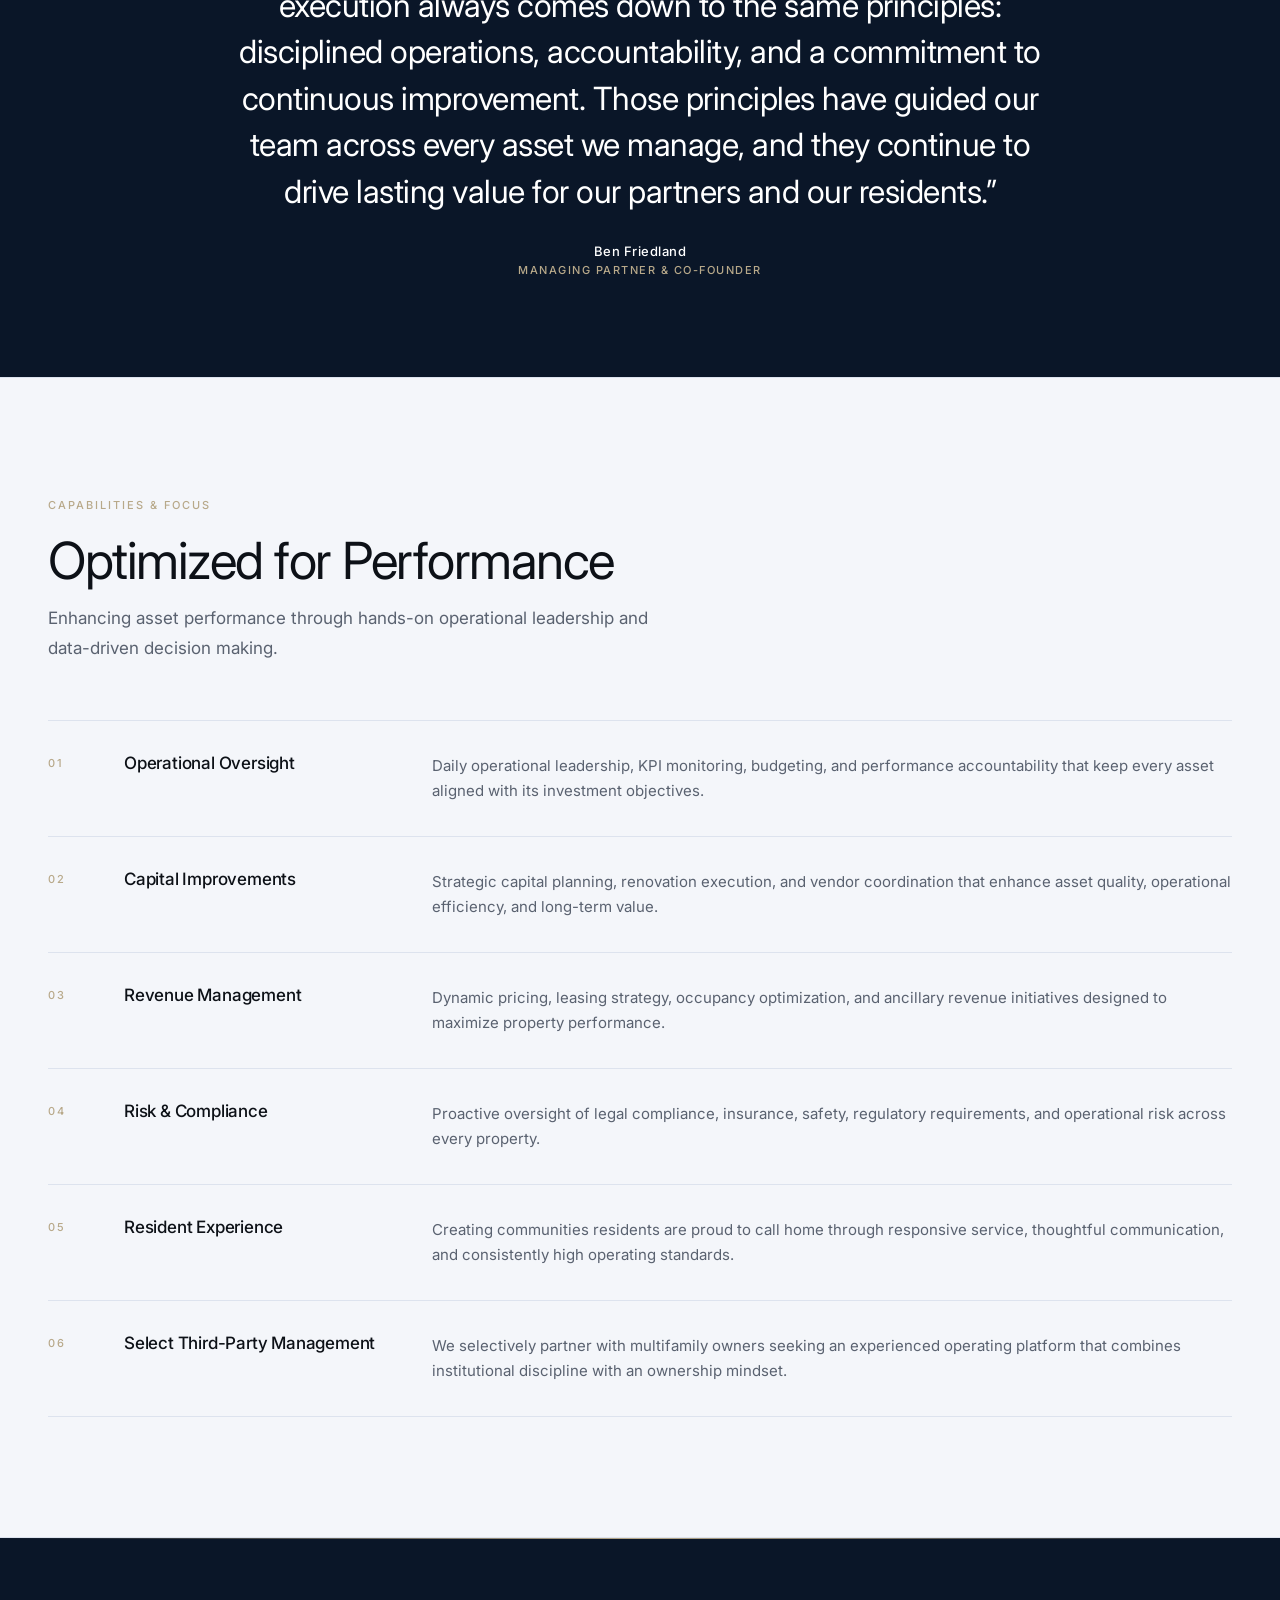
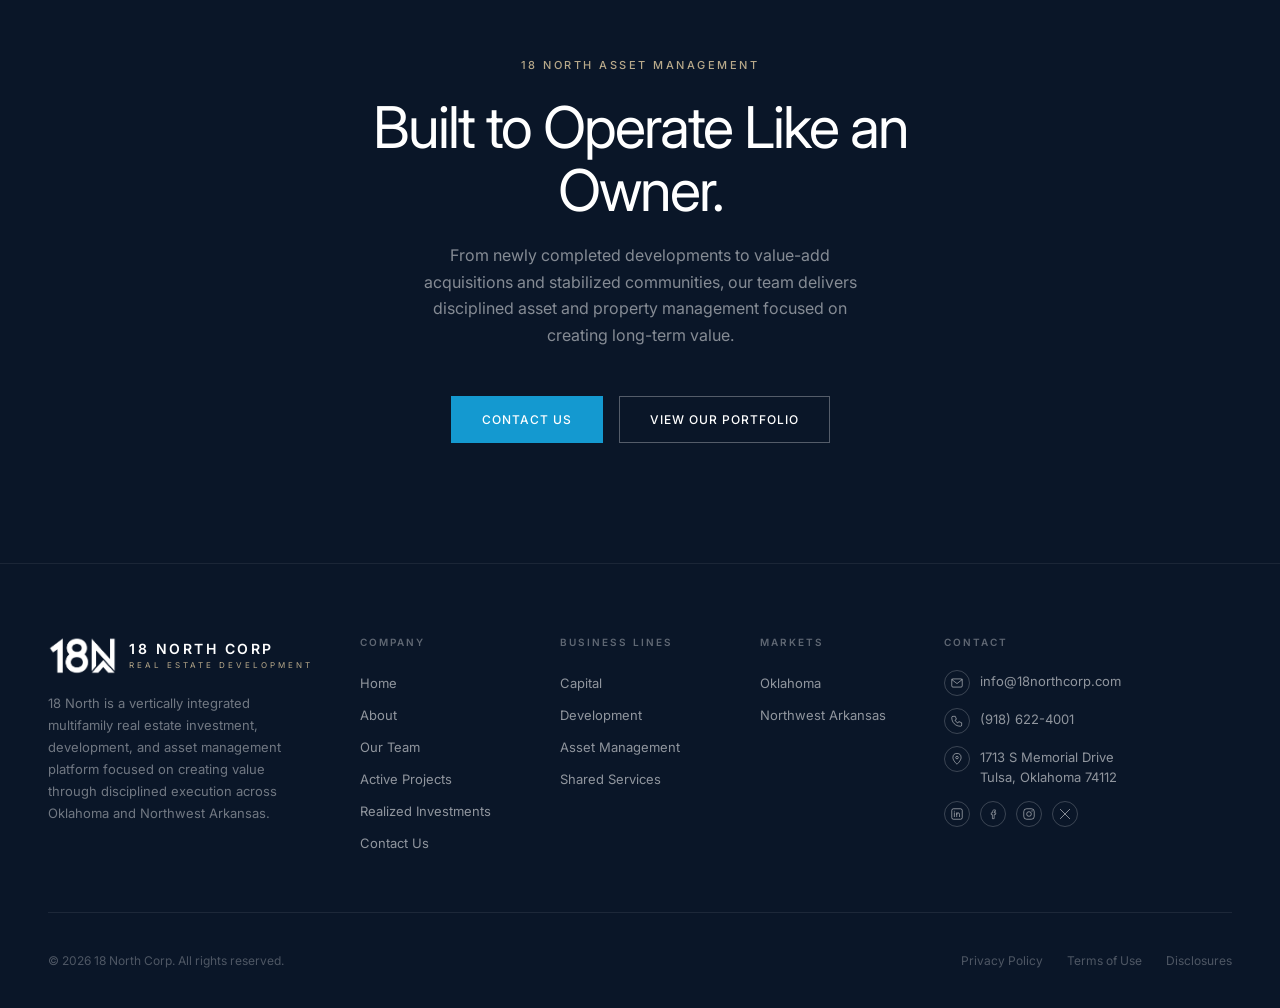
==== commit 589cfd83: "Content refresh across Capital, Development, Home, About, Team, Asset Management, Shared Services - " ====
--- a/18-north-asset-management.html
+++ b/18-north-asset-management.html
@@ -114,10 +114,10 @@
   <div class="hero__overlay" aria-hidden="true"></div>
   <div class="hero__content">
     <span class="hero__eyebrow">18 North Asset Management</span>
-    <h1 class="hero__headline">Maximizing Multifamily Performance. Protecting Value. Building Communities.</h1>
+    <h1 class="hero__headline">Creating Value Through Better Operations.</h1>
     <div class="hero__ctas">
       <a href="contact.html" class="btn-primary">Contact Us</a>
-      <a href="index.html#platform" class="btn-outline-white">Our Business Lines</a>
+      <a href="index.html#platform" class="btn-outline-white">View Our Portfolio</a>
     </div>
   </div>
 </section>
@@ -128,27 +128,40 @@
     <div class="overview__grid">
       <div class="overview__text fade-up">
         <span class="label" id="overview-heading">Overview</span>
-        <p class="body-copy overview__body">At 18 North Asset Management, we go beyond traditional property management — we actively drive performance, maximize value, and create thriving communities. With decades of combined experience managing multifamily real estate, our team delivers hands-on, data-driven asset management focused on operational excellence, strategic oversight, and long-term growth.</p>
-        <p class="body-copy overview__body">We manage every detail of the property lifecycle. From daily KPI tracking and expense control to value-add renovations, rent optimization, and risk mitigation — our team is deeply involved at every stage. Our rigorous approach ensures each property in our portfolio reaches its full potential, while protecting value through proactive legal, insurance, and compliance strategies.</p>
-        <p class="body-copy overview__body">But we're not just here to improve numbers — we're here to elevate the living experience. By prioritizing resident satisfaction, fast service, and community engagement, we boost retention, reduce turnover, and build places people are proud to call home.</p>
-        <p class="body-copy overview__body" style="margin-bottom:0;">Our model is built on trust, transparency, and results. 18 North is your partner in creating stable, high-performing properties that grow in value and impact over time.</p>
+        <p class="body-copy overview__body">18 North Asset Management was built to operate assets the same way we own them.</p>
+        <p class="body-copy overview__body">Unlike traditional property managers, our integrated asset and property management platform is directly accountable for investment performance. We oversee every aspect of operations – from leasing and revenue management to capital improvements, budgeting, compliance, and resident experience – with one objective: executing each property's business plan and creating measurable value through disciplined execution.</p>
+        <p class="body-copy overview__body" style="margin-bottom:0;">Working alongside our Capital, Development, and Construction teams, we make decisions faster, execute with greater accountability, and ensure every property remains aligned with its investment objectives. Whether stabilizing a newly completed development, repositioning a value-add acquisition, or optimizing a long-term hold, our team combines strategic oversight with hands-on operational leadership to maximize performance at every stage of the investment lifecycle.</p>
       </div>
       <div class="overview__image fade-up">
-        <img
-          src="media/images/Completed%20Projects/Western-New-York-IInterior-1.jpg"
-          alt="Renovated kitchen interior"
-          loading="lazy"
-        />
-      </div>
-    </div>
-  </div>
-</section>
-
-<!-- ===== WHY 18 NORTH ASSET MANAGEMENT ===== -->
-<section class="quote-banner" aria-label="Why 18 North Asset Management">
-  <div class="container">
-    <p class="quote-banner__text fade-up">We believe great returns start with great operations. By staying close to every property, we protect and grow asset value—building communities people are proud to call home.</p>
-    <span class="quote-banner__attribution fade-up">Why 18 North Asset Management</span>
+        <div class="ba-slider" style="--pos:50%;">
+          <div class="ba-slider__image ba-slider__image--after">
+            <img src="media/images/Sterling%20Pool%20Deck%20After%20Renovation.png" alt="Sterling pool deck after renovation" loading="lazy" />
+            <span class="ba-slider__tag ba-slider__tag--after">After</span>
+          </div>
+          <div class="ba-slider__image ba-slider__image--before">
+            <img src="media/images/Sterling%20Pool%20Deck%20During%20Renovation.png" alt="Sterling pool deck during renovation" loading="lazy" />
+            <span class="ba-slider__tag ba-slider__tag--before">Before</span>
+          </div>
+          <div class="ba-slider__handle" aria-hidden="true">
+            <span class="ba-slider__handle-grip">
+              <svg width="14" height="14" viewBox="0 0 24 24" fill="none"><path d="M8 5l-6 7 6 7M16 5l6 7-6 7" stroke="currentColor" stroke-width="2" stroke-linecap="round" stroke-linejoin="round"/></svg>
+            </span>
+          </div>
+          <input type="range" min="0" max="100" value="50" class="ba-slider__range" aria-label="Drag to compare the pool deck before and after renovation" />
+        </div>
+      </div>
+    </div>
+  </div>
+</section>
+
+<!-- ===== QUOTE ===== -->
+<section class="quote-banner" aria-label="18 North Asset Management philosophy">
+  <div class="container">
+    <p class="quote-banner__text fade-up">&ldquo;Every property has a unique business plan, but successful execution always comes down to the same principles: disciplined operations, accountability, and a commitment to continuous improvement. Those principles have guided our team across every asset we manage, and they continue to drive lasting value for our partners and our residents.&rdquo;</p>
+    <div class="quote-banner__author fade-up">
+      <span class="quote-banner__author-name">Ben Friedland</span>
+      <span class="quote-banner__author-title">Managing Partner &amp; Co-Founder</span>
+    </div>
   </div>
 </section>
 
@@ -157,39 +170,39 @@
   <div class="container">
     <div class="focus-section__header fade-up">
       <span class="label">Capabilities &amp; Focus</span>
-      <h2 class="section-heading" id="focus-heading">Optimized for maximum performance</h2>
-      <p class="body-copy" style="margin-top:16px;">Enhancing asset performance through hands-on operational management and data-driven decision making.</p>
+      <h2 class="section-heading" id="focus-heading">Optimized for Performance</h2>
+      <p class="body-copy" style="margin-top:16px;">Enhancing asset performance through hands-on operational leadership and data-driven decision making.</p>
     </div>
     <div class="focus-list fade-up">
       <div class="focus-item">
         <span class="focus-item__num">01</span>
         <span class="focus-item__title">Operational Oversight</span>
-        <p class="focus-item__desc">Daily performance reviews, KPI tracking, and expense control keep every property running at its full potential.</p>
+        <p class="focus-item__desc">Daily operational leadership, KPI monitoring, budgeting, and performance accountability that keep every asset aligned with its investment objectives.</p>
       </div>
       <div class="focus-item">
         <span class="focus-item__num">02</span>
         <span class="focus-item__title">Capital Improvements</span>
-        <p class="focus-item__desc">Renovation planning, vendor management, and value-add execution that protect and grow asset value.</p>
+        <p class="focus-item__desc">Strategic capital planning, renovation execution, and vendor coordination that enhance asset quality, operational efficiency, and long-term value.</p>
       </div>
       <div class="focus-item">
         <span class="focus-item__num">03</span>
-        <span class="focus-item__title">Revenue Growth</span>
-        <p class="focus-item__desc">Market-based rent increases, lease-up strategy, and ancillary income programs designed to maximize NOI.</p>
+        <span class="focus-item__title">Revenue Management</span>
+        <p class="focus-item__desc">Dynamic pricing, leasing strategy, occupancy optimization, and ancillary revenue initiatives designed to maximize property performance.</p>
       </div>
       <div class="focus-item">
         <span class="focus-item__num">04</span>
-        <span class="focus-item__title">Risk Management</span>
-        <p class="focus-item__desc">Compliance, insurance, legal, and environmental diligence built into our day-to-day operations.</p>
+        <span class="focus-item__title">Risk &amp; Compliance</span>
+        <p class="focus-item__desc">Proactive oversight of legal compliance, insurance, safety, regulatory requirements, and operational risk across every property.</p>
       </div>
       <div class="focus-item">
         <span class="focus-item__num">05</span>
-        <span class="focus-item__title">Enhanced Tenant Experience</span>
-        <p class="focus-item__desc">Resident-focused service and amenity programming that drive retention and satisfaction.</p>
+        <span class="focus-item__title">Resident Experience</span>
+        <p class="focus-item__desc">Creating communities residents are proud to call home through responsive service, thoughtful communication, and consistently high operating standards.</p>
       </div>
       <div class="focus-item">
         <span class="focus-item__num">06</span>
-        <span class="focus-item__title">Third-Party Management Services</span>
-        <p class="focus-item__desc">We extend our operating platform to select outside ownership groups seeking hands-on, data-driven asset management.</p>
+        <span class="focus-item__title">Select Third-Party Management</span>
+        <p class="focus-item__desc">We selectively partner with multifamily owners seeking an experienced operating platform that combines institutional discipline with an ownership mindset.</p>
       </div>
     </div>
   </div>
@@ -199,19 +212,12 @@
 <section class="cta-strip" id="contact" aria-labelledby="cta-heading">
   <div class="container">
     <span class="cta-strip__eyebrow">18 North Asset Management</span>
-    <h2 class="cta-strip__heading" id="cta-heading">Maximizing Performance. Protecting Value.</h2>
+    <h2 class="cta-strip__heading" id="cta-heading">Built to Operate Like an Owner.</h2>
+    <p class="cta-strip__sub">From newly completed developments to value-add acquisitions and stabilized communities, our team delivers disciplined asset and property management focused on creating long-term value.</p>
     <div class="cta-strip__btns">
       <a href="mailto:info@18northcorp.com" class="btn-primary">Contact Us</a>
-      <a href="index.html#platform" class="btn-outline-white">Our Business Lines</a>
-    </div>
-  </div>
-</section>
-
-<!-- ===== DISCLOSURE ===== -->
-<section class="disclosure" aria-label="Legal disclosure">
-  <div class="container">
-    <span class="disclosure__label">Disclosures</span>
-    <p class="disclosure__text">The information presented herein is provided for informational purposes only and is intended to illustrate past and current projects undertaken by 18 North and its affiliates. Nothing on this page constitutes an offer to sell or a solicitation of an offer to buy any security or investment. Any investment opportunities, if and when offered, will be made solely through formal offering documents and in accordance with applicable laws.</p>
+      <a href="index.html#platform" class="btn-outline-white">View Our Portfolio</a>
+    </div>
   </div>
 </section>
 
@@ -288,7 +294,6 @@
         </ul>
       </div>
     </div>
-    <p class="footer__disclaimer">*Performance Disclaimer: Target returns are based on current underwriting assumptions and are provided for illustrative purposes only. They are not guarantees of future performance and are subject to change. Actual results may differ materially based on market conditions, financing, execution, and other factors. Past performance is not indicative of future results.</p>
     <div class="footer__bottom">
       <span class="footer__copy">&copy; 2026 18 North Corp. All rights reserved.</span>
       <div class="footer__legal">
--- a/style.css
+++ b/style.css
@@ -509,6 +509,110 @@
   flex: 1;
 }
 
+/* ===== HORIZONTAL PROCESS TIMELINE (hover/click to reveal) ===== */
+.dev-timeline__track {
+  position: relative;
+  display: flex;
+  justify-content: space-between;
+  gap: 4px;
+}
+.dev-timeline__track::before {
+  content: '';
+  position: absolute;
+  top: 27px;
+  left: 0;
+  right: 0;
+  height: 1px;
+  background: var(--border);
+  z-index: 0;
+}
+.dev-timeline__step {
+  position: relative;
+  z-index: 1;
+  display: flex;
+  flex-direction: column;
+  align-items: center;
+  gap: 16px;
+  flex: 1;
+  padding: 0 6px;
+  background: none;
+  border: none;
+  font-family: var(--font);
+  text-align: center;
+  cursor: pointer;
+}
+.dev-timeline__num {
+  width: 54px;
+  height: 54px;
+  border-radius: 50%;
+  display: flex;
+  align-items: center;
+  justify-content: center;
+  background: var(--white);
+  border: 1px solid var(--border);
+  font-size: 13px;
+  font-weight: 500;
+  letter-spacing: 0.5px;
+  color: var(--stone);
+  transition: background 0.2s, border-color 0.2s, color 0.2s;
+}
+.dev-timeline__label {
+  font-size: 14px;
+  font-weight: 500;
+  letter-spacing: -0.1px;
+  line-height: 1.4;
+  color: var(--charcoal);
+  transition: color 0.2s;
+}
+.dev-timeline__step:hover .dev-timeline__num,
+.dev-timeline__step.is-active .dev-timeline__num {
+  background: var(--navy);
+  border-color: var(--navy);
+  color: var(--white);
+}
+.dev-timeline__step:hover .dev-timeline__label,
+.dev-timeline__step.is-active .dev-timeline__label {
+  color: var(--navy);
+}
+.dev-timeline__panel {
+  margin-top: 48px;
+  padding-top: 40px;
+  border-top: 1px solid var(--border);
+}
+.dev-timeline__panel-item { display: none; }
+.dev-timeline__panel-item.is-active {
+  display: flex;
+  flex-wrap: wrap;
+  align-items: baseline;
+  column-gap: 28px;
+  row-gap: 10px;
+  animation: devTimelineFade 0.35s ease;
+}
+.dev-timeline__panel-num {
+  font-size: 12px;
+  font-weight: 500;
+  letter-spacing: 1.5px;
+  color: var(--stone);
+}
+.dev-timeline__panel-title {
+  font-size: 20px;
+  font-weight: 500;
+  letter-spacing: -0.3px;
+  color: var(--charcoal);
+  flex-shrink: 0;
+}
+.dev-timeline__panel-desc {
+  font-size: 16px;
+  line-height: 1.75;
+  color: var(--grey);
+  max-width: 640px;
+  flex-basis: 100%;
+}
+@keyframes devTimelineFade {
+  from { opacity: 0; transform: translateY(6px); }
+  to { opacity: 1; transform: none; }
+}
+
 /* ===== DRAFT CONTENT TAG (marks sections awaiting final client copy) ===== */
 .draft-tag {
   display: inline-flex;
@@ -599,6 +703,49 @@
   left: 0;
   color: var(--stone);
   font-size: 13px;
+}
+
+/* ===== STRATEGY SPLIT (intro left, numbered strategy cards right) ===== */
+.strategy-split {
+  display: grid;
+  grid-template-columns: 0.85fr 1.15fr;
+  gap: 72px;
+  align-items: start;
+}
+.strategy-split__intro { position: sticky; top: 120px; }
+.strategy-split__intro .section-heading { margin-top: 20px; }
+.strategy-split__list {
+  list-style: none;
+  display: flex;
+  flex-direction: column;
+  gap: 14px;
+}
+.strategy-item {
+  display: flex;
+  align-items: center;
+  gap: 24px;
+  padding: 24px 28px;
+  background: var(--white);
+  border: 1px solid var(--border);
+  border-left: 3px solid var(--navy);
+  transition: transform 0.2s ease, box-shadow 0.2s ease;
+}
+.strategy-item:hover {
+  transform: translateX(4px);
+  box-shadow: 0 8px 28px rgba(13,17,23,0.07);
+}
+.strategy-item__num {
+  font-size: 22px;
+  font-weight: 600;
+  line-height: 1;
+  color: var(--navy);
+  flex-shrink: 0;
+  min-width: 34px;
+}
+.strategy-item__text {
+  font-size: 16px;
+  line-height: 1.55;
+  color: var(--charcoal);
 }
 
 /* ===== SUBSECTION TITLE (inline heading within a copy block) ===== */
@@ -666,6 +813,25 @@
   text-transform: uppercase;
   color: var(--stone);
 }
+.quote-banner__author {
+  display: flex;
+  flex-direction: column;
+  align-items: center;
+  gap: 4px;
+}
+.quote-banner__author-name {
+  font-size: 13px;
+  font-weight: 500;
+  letter-spacing: 0.5px;
+  color: var(--white);
+}
+.quote-banner__author-title {
+  font-size: 11px;
+  font-weight: 500;
+  letter-spacing: 1.5px;
+  text-transform: uppercase;
+  color: var(--stone);
+}
 
 /* ===== DISCLOSURE ===== */
 .disclosure {
@@ -761,6 +927,83 @@
   transition: transform 0.6s ease;
 }
 .overview__image:hover img { transform: scale(1.03); }
+
+/* ===== BEFORE / AFTER SLIDER ===== */
+.ba-slider {
+  position: relative;
+  width: 100%;
+  height: 100%;
+  touch-action: pan-y;
+}
+.overview__image .ba-slider img,
+.overview__image:hover .ba-slider img { transform: none; }
+.ba-slider__image {
+  position: absolute;
+  inset: 0;
+  width: 100%;
+  height: 100%;
+}
+.ba-slider__image--before {
+  z-index: 2;
+  clip-path: inset(0 calc(100% - var(--pos, 50%)) 0 0);
+}
+.ba-slider__image--after { z-index: 1; }
+.ba-slider__tag {
+  position: absolute;
+  top: 20px;
+  z-index: 3;
+  padding: 7px 14px;
+  font-size: 11px;
+  font-weight: 500;
+  letter-spacing: 1.5px;
+  text-transform: uppercase;
+  color: var(--white);
+  background: rgba(10, 22, 40, 0.7);
+  backdrop-filter: blur(2px);
+}
+.ba-slider__tag--before { left: 20px; }
+.ba-slider__tag--after { right: 20px; }
+.ba-slider__handle {
+  position: absolute;
+  top: 0;
+  bottom: 0;
+  left: var(--pos, 50%);
+  width: 2px;
+  background: rgba(255,255,255,0.85);
+  z-index: 4;
+  pointer-events: none;
+  transform: translateX(-50%);
+}
+.ba-slider__handle-grip {
+  position: absolute;
+  top: 50%;
+  left: 50%;
+  width: 44px;
+  height: 44px;
+  border-radius: 50%;
+  background: var(--white);
+  color: var(--navy);
+  display: flex;
+  align-items: center;
+  justify-content: center;
+  gap: 3px;
+  box-shadow: 0 4px 16px rgba(0,0,0,0.25);
+  transform: translate(-50%, -50%);
+}
+.ba-slider__range {
+  position: absolute;
+  inset: 0;
+  width: 100%;
+  height: 100%;
+  margin: 0;
+  opacity: 0;
+  cursor: ew-resize;
+  -webkit-appearance: none;
+  appearance: none;
+  z-index: 5;
+}
+.ba-slider__range::-webkit-slider-thumb { -webkit-appearance: none; width: 44px; height: 100%; }
+.ba-slider__range::-moz-range-thumb { width: 44px; height: 100%; border: none; background: transparent; }
 .overview__tag {
   position: absolute;
   bottom: 28px;
@@ -799,9 +1042,10 @@
   align-items: flex-end;
   margin-bottom: 72px;
 }
-.platform__heading { max-width: 480px; }
+.platform__header > div { max-width: 66.6667%; }
+.platform__heading { max-width: 100%; }
 .platform__subtext {
-  max-width: 540px;
+  max-width: 100%;
   margin-top: 16px;
   font-size: 15px;
   line-height: 1.7;
@@ -1200,9 +1444,9 @@
   border-top: 1px solid var(--border);
   border-bottom: 1px solid var(--border);
 }
-.structure__header { margin-bottom: 56px; }
+.structure__header { margin-bottom: 56px; max-width: 66.6667%; }
 .structure__header .section-heading { margin-bottom: 24px; }
-.structure__header .body-copy { max-width: 760px; margin-bottom: 20px; }
+.structure__header .body-copy { max-width: 100%; margin-bottom: 20px; }
 .structure__header .body-copy:last-child { margin-bottom: 0; }
 .org-chart { max-width: 1040px; margin: 0 auto; }
 .org-chart__parent {
@@ -1250,26 +1494,28 @@
 }
 .org-chart__division {
   width: 100%;
-  padding: 16px 14px;
+  padding: 20px 16px;
   border: 1px solid var(--border);
   background: var(--white);
 }
-.org-chart__division-title { font-size: 14px; font-weight: 600; color: var(--charcoal); letter-spacing: -0.1px; }
-.org-chart__leaves {
-  list-style: none;
-  width: 100%;
-  margin-top: 16px;
-  display: flex;
-  flex-direction: column;
-  gap: 8px;
-}
-.org-chart__leaves li {
-  font-size: 12.5px;
+.org-chart__division-title { display: block; font-size: 14px; font-weight: 600; color: var(--charcoal); letter-spacing: -0.1px; }
+.org-chart__division-sub {
+  display: block;
+  margin-top: 8px;
+  font-size: 12px;
   line-height: 1.4;
   color: var(--grey);
-  padding: 9px 10px;
-  border: 1px solid var(--border);
+}
+.org-chart__branch--muted .org-chart__division {
   background: var(--off-white);
+  border-style: dashed;
+  transform: translateY(14px);
+}
+.org-chart__branch--muted .org-chart__division-title { color: var(--stone); font-weight: 500; }
+.org-chart__note {
+  max-width: 760px;
+  margin: 40px auto 0;
+  text-align: center;
 }
 
 /* ===== ADVANTAGE ===== */
@@ -1278,16 +1524,6 @@
   background: var(--white);
 }
 .advantage__header { margin-bottom: 80px; }
-.advantage__diagram {
-  display: flex;
-  justify-content: center;
-  margin-bottom: 64px;
-}
-.advantage__diagram img {
-  width: 100%;
-  max-width: 620px;
-  height: auto;
-}
 .advantage__grid {
   display: grid;
   grid-template-columns: repeat(3, 1fr);
@@ -1343,6 +1579,7 @@
   letter-spacing: -0.3px;
   color: var(--charcoal);
 }
+.mission__text + .mission__text { margin-top: 24px; }
 
 /* ===== LEADERSHIP TEASER ===== */
 .teaser {
@@ -1512,7 +1749,7 @@
   font-weight: 500;
   letter-spacing: 1px;
   text-transform: uppercase;
-  padding: 14px 28px;
+  padding: 15px 30px;
   border: 1px solid rgba(255,255,255,0.3);
   cursor: pointer;
   transition: background 0.2s, border-color 0.2s;
@@ -1853,6 +2090,8 @@
   margin-top: 10px;
 }
 .bio-profile__points { display: flex; flex-direction: column; }
+.bio-profile__points > p.bio-point__text { margin-top: 20px; }
+.bio-profile__points > p.bio-point__text:first-child { margin-top: 0; }
 .bio-point { display: flex; gap: 24px; padding: 22px 0; border-bottom: 1px solid var(--border); }
 .bio-point:first-child { padding-top: 0; }
 .bio-point:last-child { border-bottom: none; padding-bottom: 0; }
@@ -1922,10 +2161,15 @@
   .overview__image { height: 360px; }
   .overview__text { max-width: 100%; }
 
+  .structure__header { max-width: 100%; }
+  .strategy-split { grid-template-columns: 1fr; gap: 40px; }
+  .strategy-split__intro { position: static; }
+
   .copy-section__columns { grid-template-columns: 1fr; gap: 40px; }
   .copy-section__column:first-child { padding-right: 0; border-right: none; padding-bottom: 40px; border-bottom: 1px solid var(--border); }
 
   .platform__header { flex-direction: column; align-items: flex-start; gap: 24px; }
+  .platform__header > div { max-width: 100%; }
   .platform__grid { grid-template-columns: 1fr; }
   .platform__card { padding: 32px 24px 32px; }
 
@@ -1990,6 +2234,12 @@
   .focus-item { flex-direction: column; gap: 10px; }
   .focus-item__title { width: 100%; }
 
+  .dev-timeline__track { flex-direction: column; align-items: flex-start; gap: 28px; }
+  .dev-timeline__track::before { top: 0; bottom: 0; left: 27px; right: auto; width: 1px; height: auto; }
+  .dev-timeline__step { flex-direction: row; align-items: center; gap: 20px; text-align: left; width: 100%; padding: 0; }
+  .dev-timeline__num { flex-shrink: 0; }
+  .dev-timeline__panel-title { flex-basis: 100%; }
+
   .quote-banner { padding: 64px 0; }
 
   .info-grid { grid-template-columns: 1fr; }
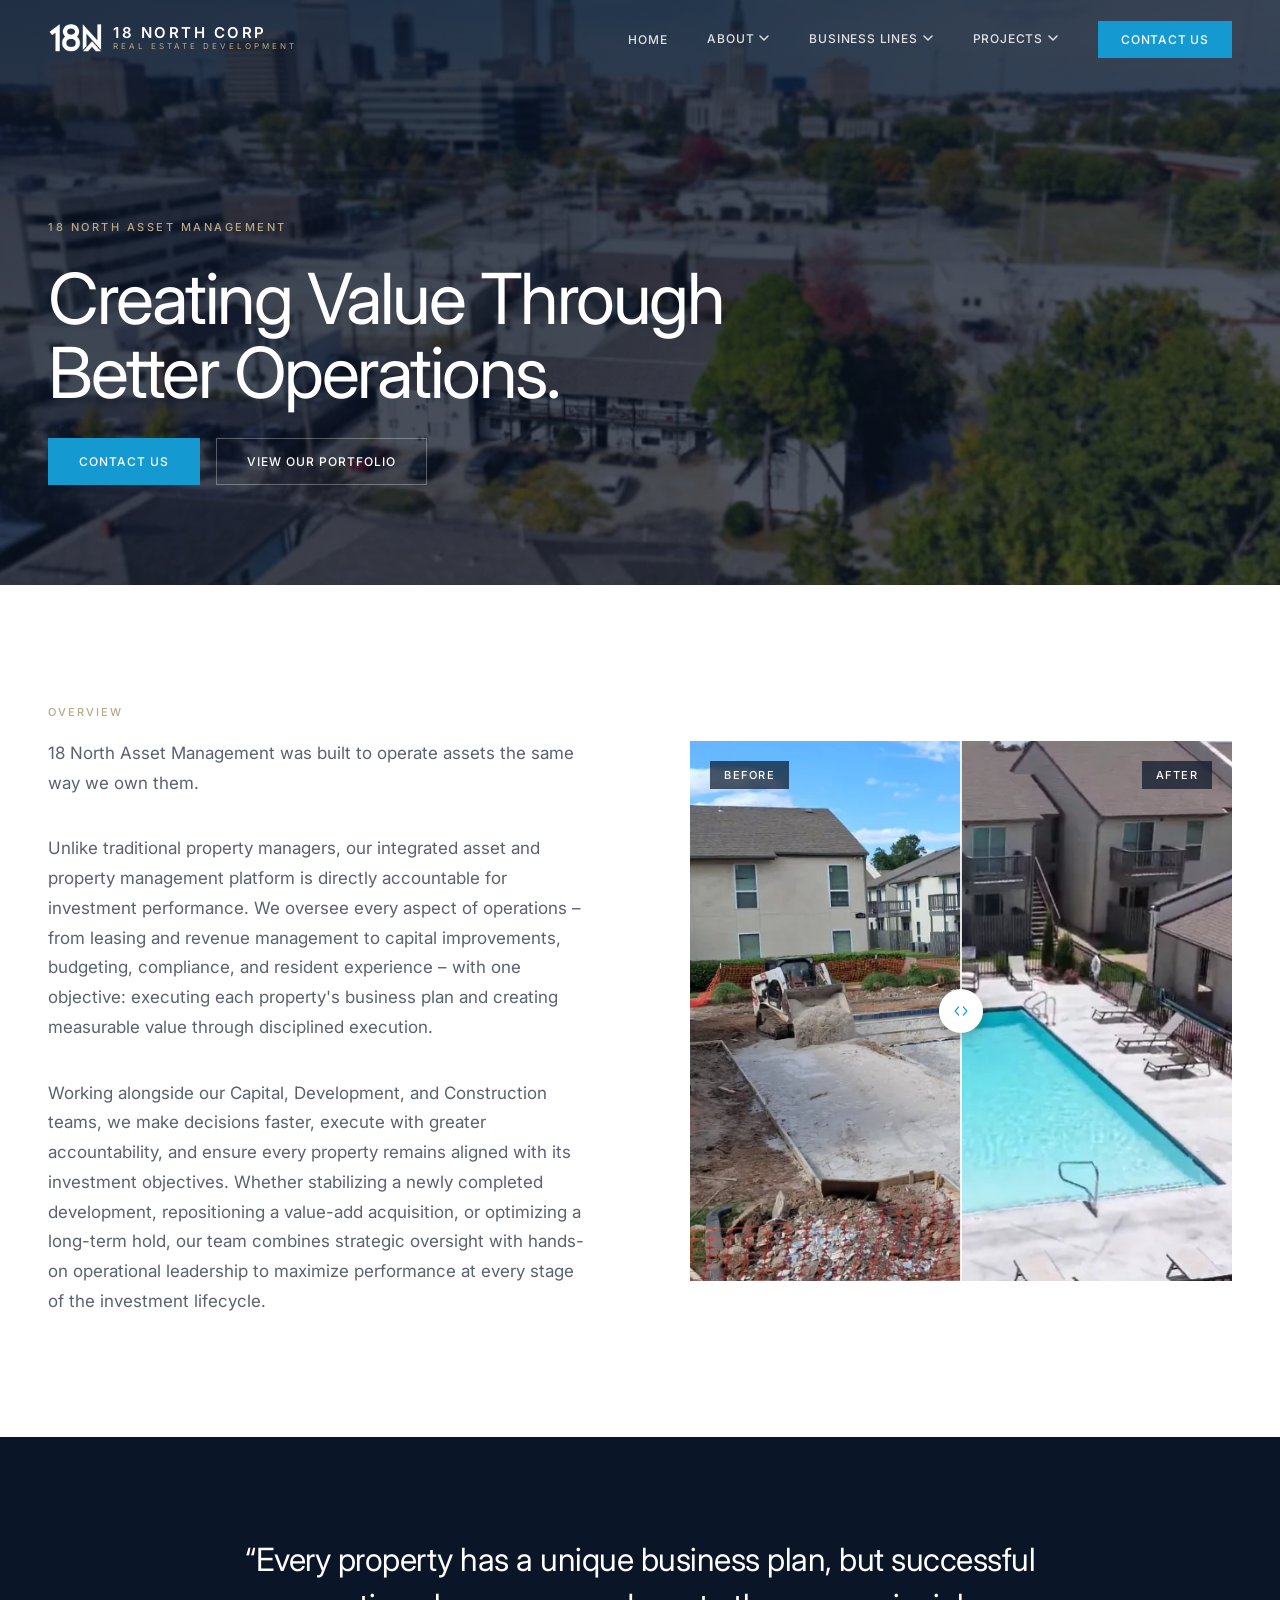
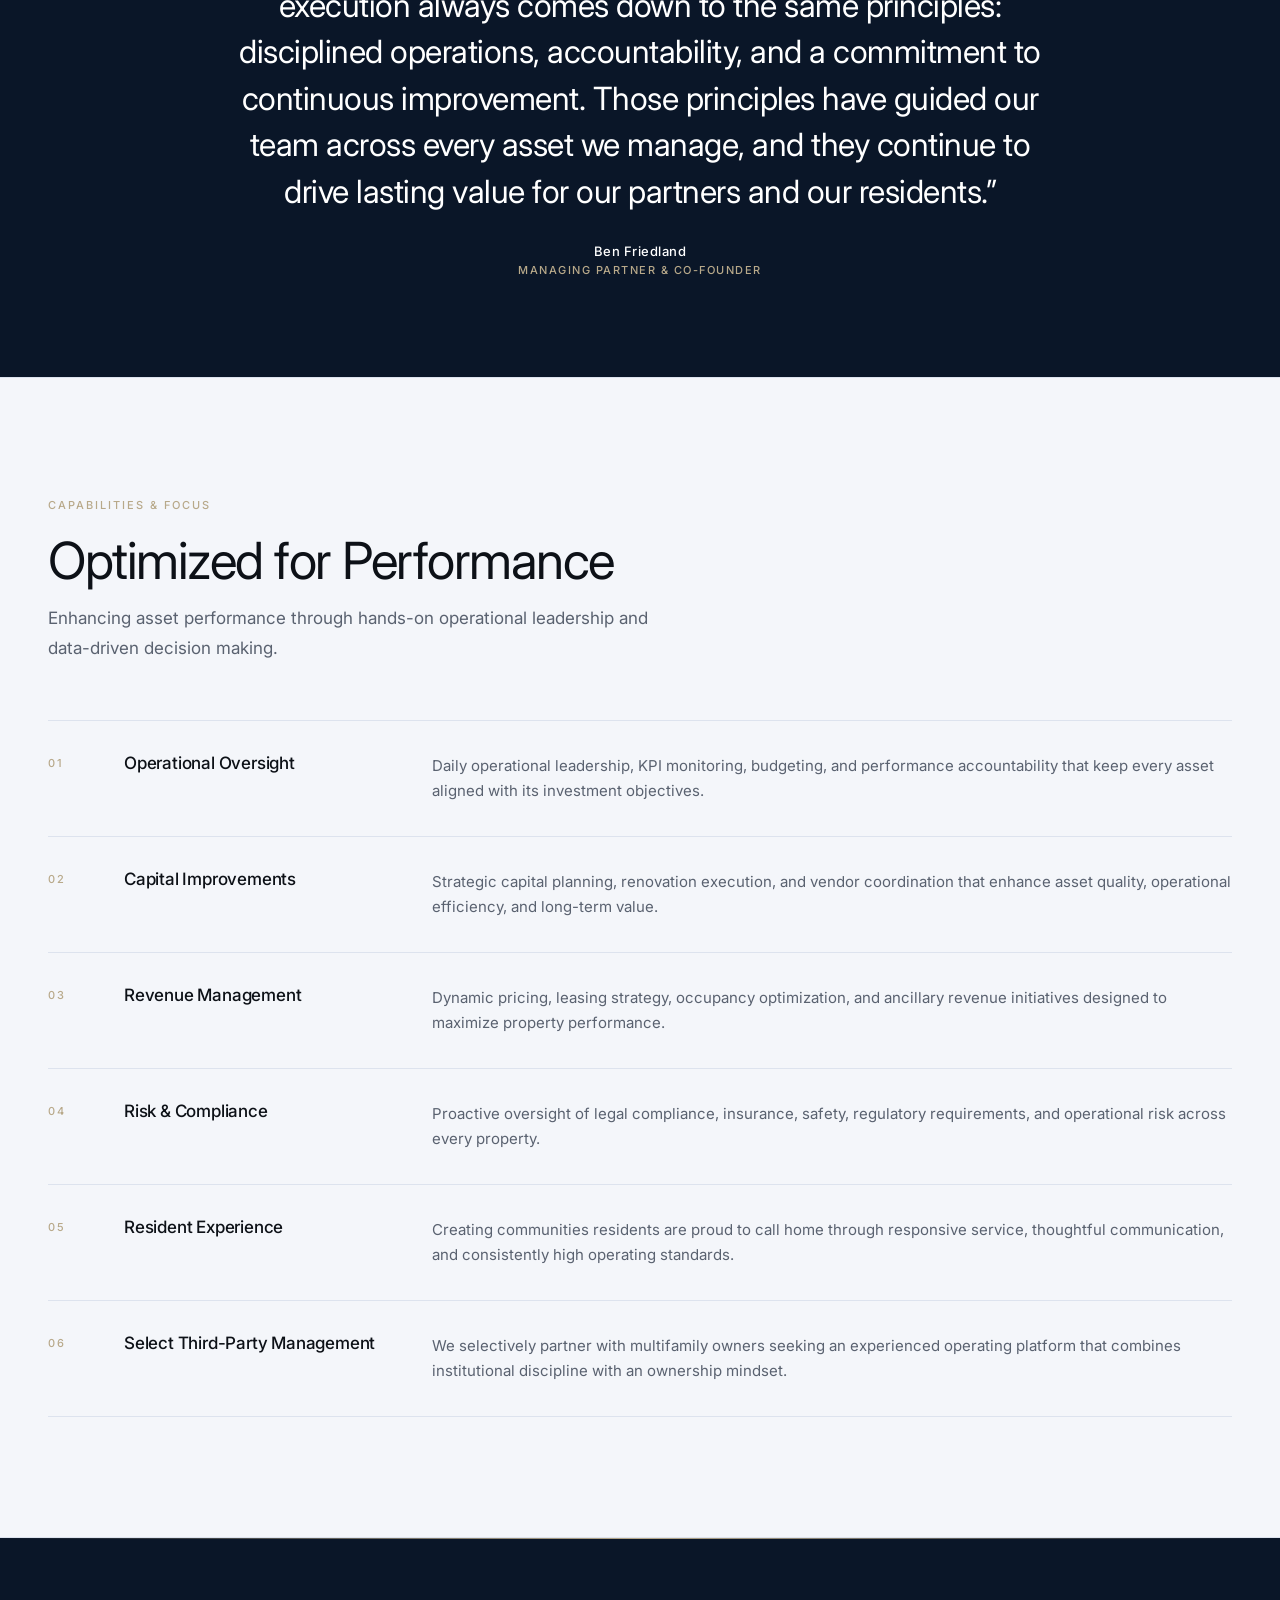
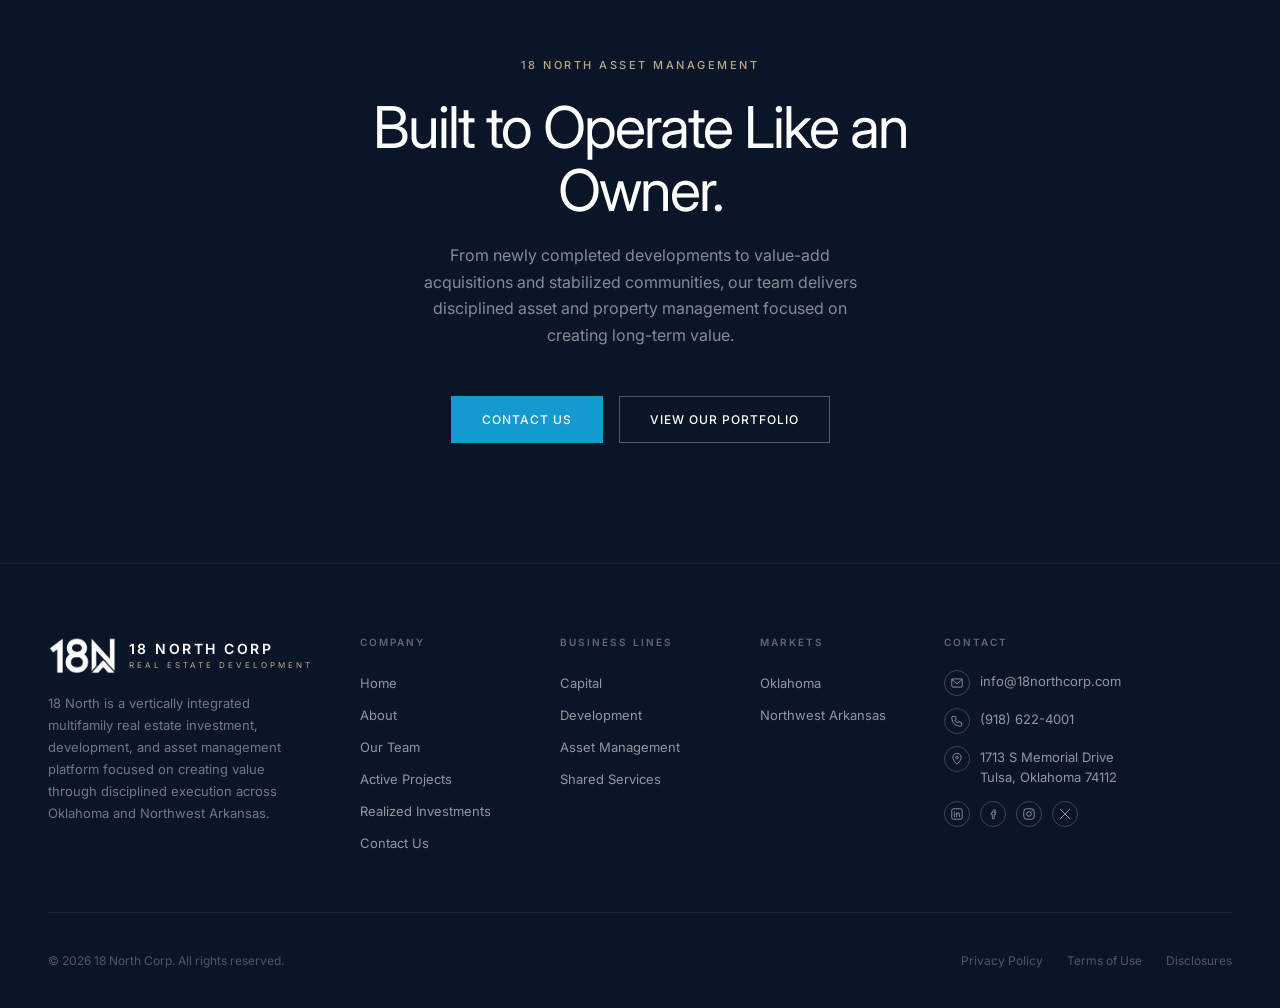
==== commit c5924203: "Optimize all referenced images to WebP for faster page loads - Convert every referenced JPG/PNG (pho" ====
--- a/18-north-asset-management.html
+++ b/18-north-asset-management.html
@@ -12,11 +12,11 @@
   <meta property="og:title" content="18 North Asset Management | 18 North Corp" />
   <meta property="og:description" content="18 North Asset Management delivers hands-on, data-driven property management focused on operational excellence, asset value, and resident experience." />
   <meta property="og:url" content="https://18northcorp.com/18-north-asset-management.html" />
-  <meta property="og:image" content="https://18northcorp.com/media/images/West%20Apartments.JPG" />
+  <meta property="og:image" content="https://18northcorp.com/media/images/West%20Apartments.webp" />
   <meta name="twitter:card" content="summary_large_image" />
   <meta name="twitter:title" content="18 North Asset Management | 18 North Corp" />
   <meta name="twitter:description" content="18 North Asset Management delivers hands-on, data-driven property management focused on operational excellence, asset value, and resident experience." />
-  <meta name="twitter:image" content="https://18northcorp.com/media/images/West%20Apartments.JPG" />
+  <meta name="twitter:image" content="https://18northcorp.com/media/images/West%20Apartments.webp" />
   <link rel="icon" type="image/png" href="media/images/Favicon-18North-Corp.png" />
   <link rel="apple-touch-icon" href="media/images/Favicon-18North-Corp.png" />
   <link rel="preconnect" href="https://fonts.googleapis.com" />
@@ -43,7 +43,7 @@
     <a href="index.html" class="nav__logo">
       <img
         class="nav__logo-icon"
-        src="media/images/18%20North%20Corp%20Logo%20-%20Icon%20Only.png"
+        src="media/images/18%20North%20Corp%20Logo%20-%20Icon%20Only.webp"
         alt="18 North Corp icon"
         width="36"
         height="36"
@@ -108,7 +108,7 @@
 <section class="hero hero--page" id="hero">
   <img
     class="hero__bg-image"
-    src="media/images/West%20Apartments.JPG"
+    src="media/images/West%20Apartments.webp"
     alt="West Apartments multifamily community"
   />
   <div class="hero__overlay" aria-hidden="true"></div>
@@ -135,11 +135,11 @@
       <div class="overview__image fade-up">
         <div class="ba-slider" style="--pos:50%;">
           <div class="ba-slider__image ba-slider__image--after">
-            <img src="media/images/Sterling%20Pool%20Deck%20After%20Renovation.png" alt="Sterling pool deck after renovation" loading="lazy" />
+            <img src="media/images/Sterling%20Pool%20Deck%20After%20Renovation.webp" alt="Sterling pool deck after renovation" loading="lazy" />
             <span class="ba-slider__tag ba-slider__tag--after">After</span>
           </div>
           <div class="ba-slider__image ba-slider__image--before">
-            <img src="media/images/Sterling%20Pool%20Deck%20During%20Renovation.png" alt="Sterling pool deck during renovation" loading="lazy" />
+            <img src="media/images/Sterling%20Pool%20Deck%20During%20Renovation.webp" alt="Sterling pool deck during renovation" loading="lazy" />
             <span class="ba-slider__tag ba-slider__tag--before">Before</span>
           </div>
           <div class="ba-slider__handle" aria-hidden="true">
@@ -229,7 +229,7 @@
         <a href="index.html" class="footer__brand">
           <img
             class="footer__brand-icon"
-            src="media/images/18%20North%20Corp%20Logo%20-%20Icon%20Only.png"
+            src="media/images/18%20North%20Corp%20Logo%20-%20Icon%20Only.webp"
             alt="18 North Corp"
             width="40"
             height="40"
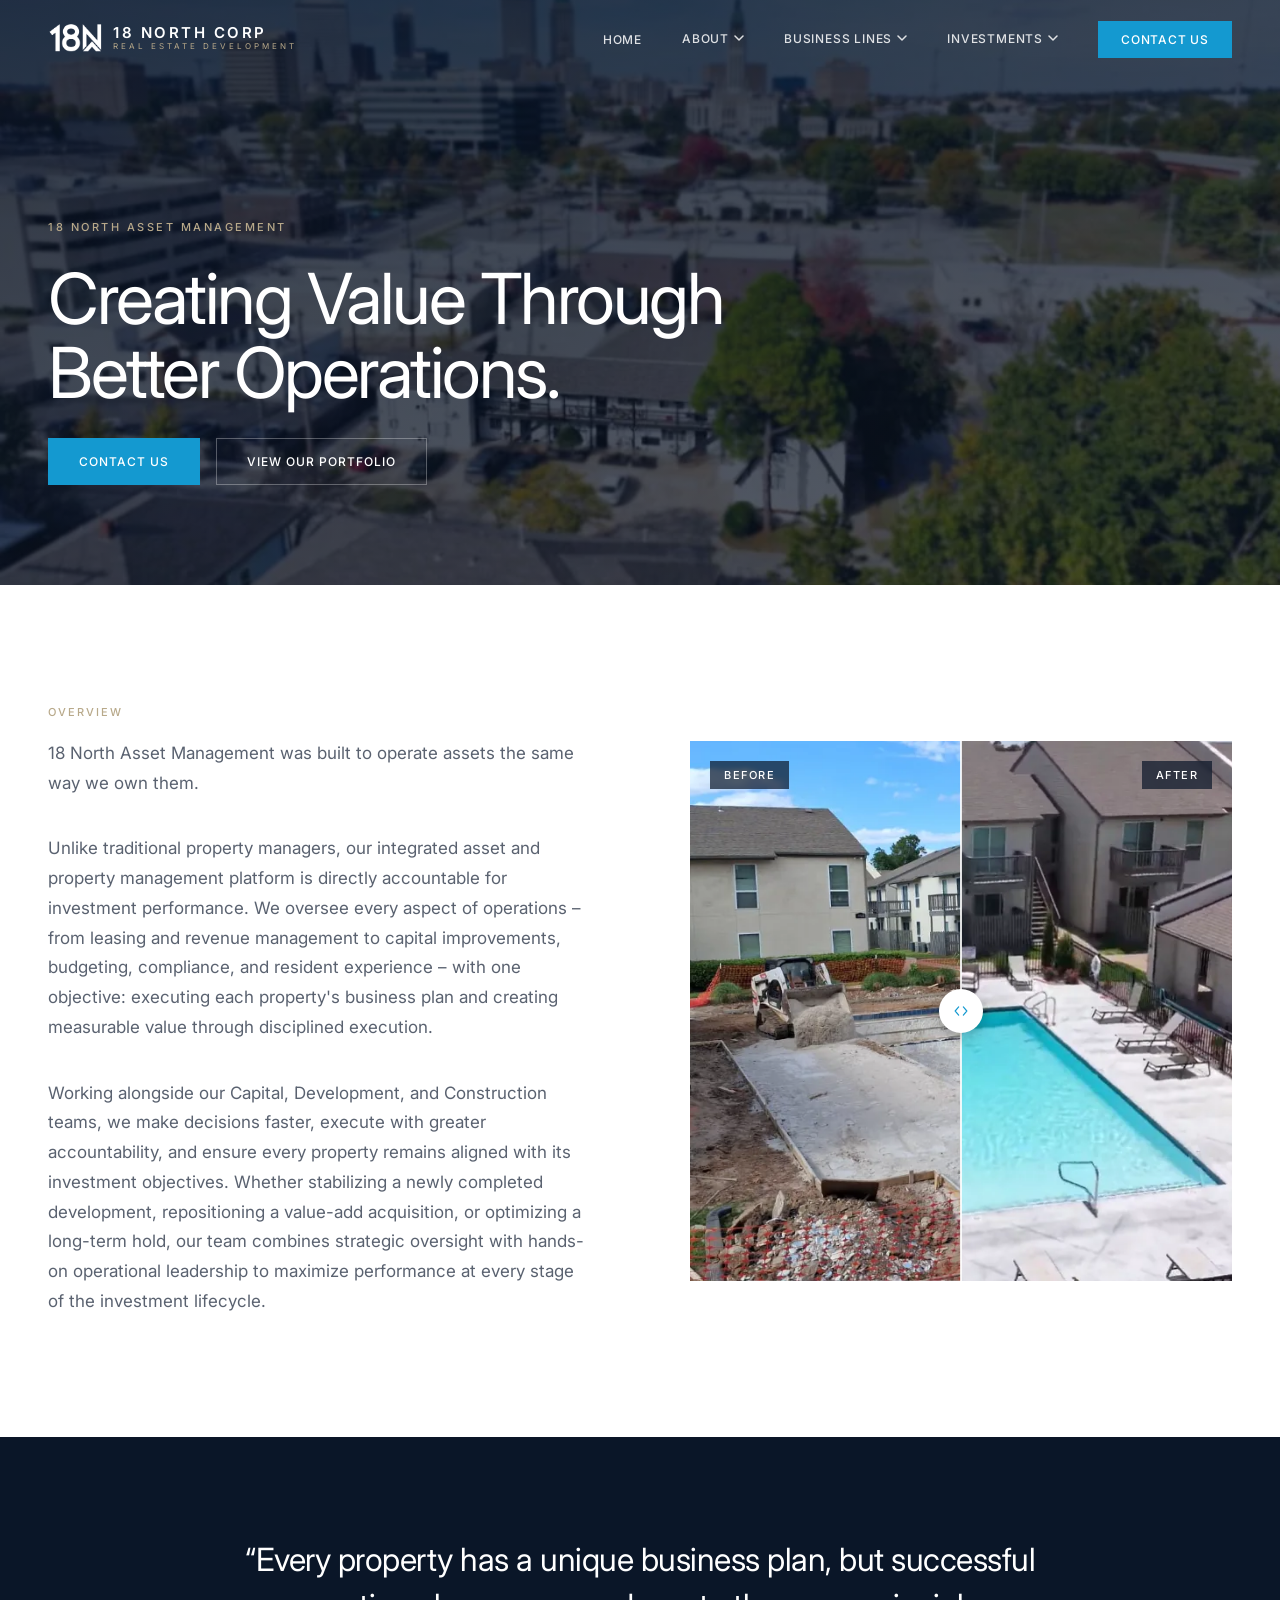
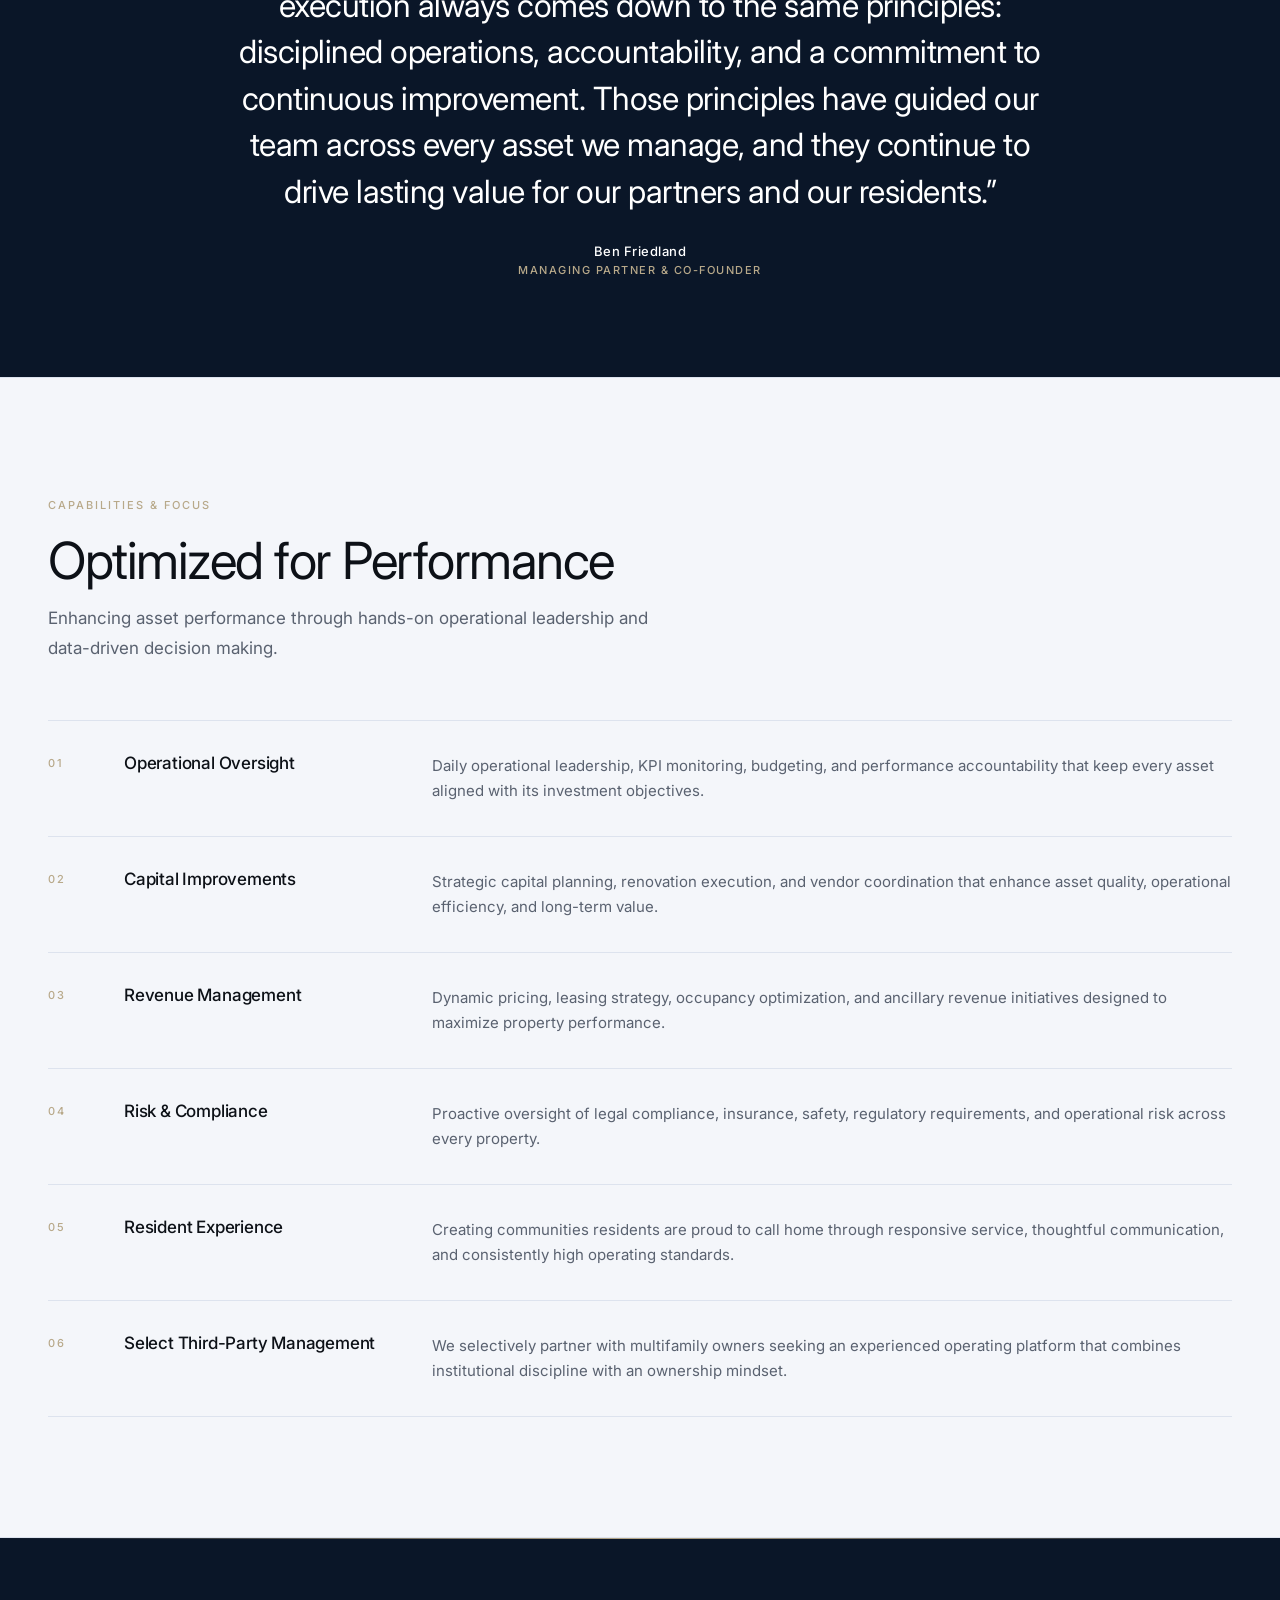
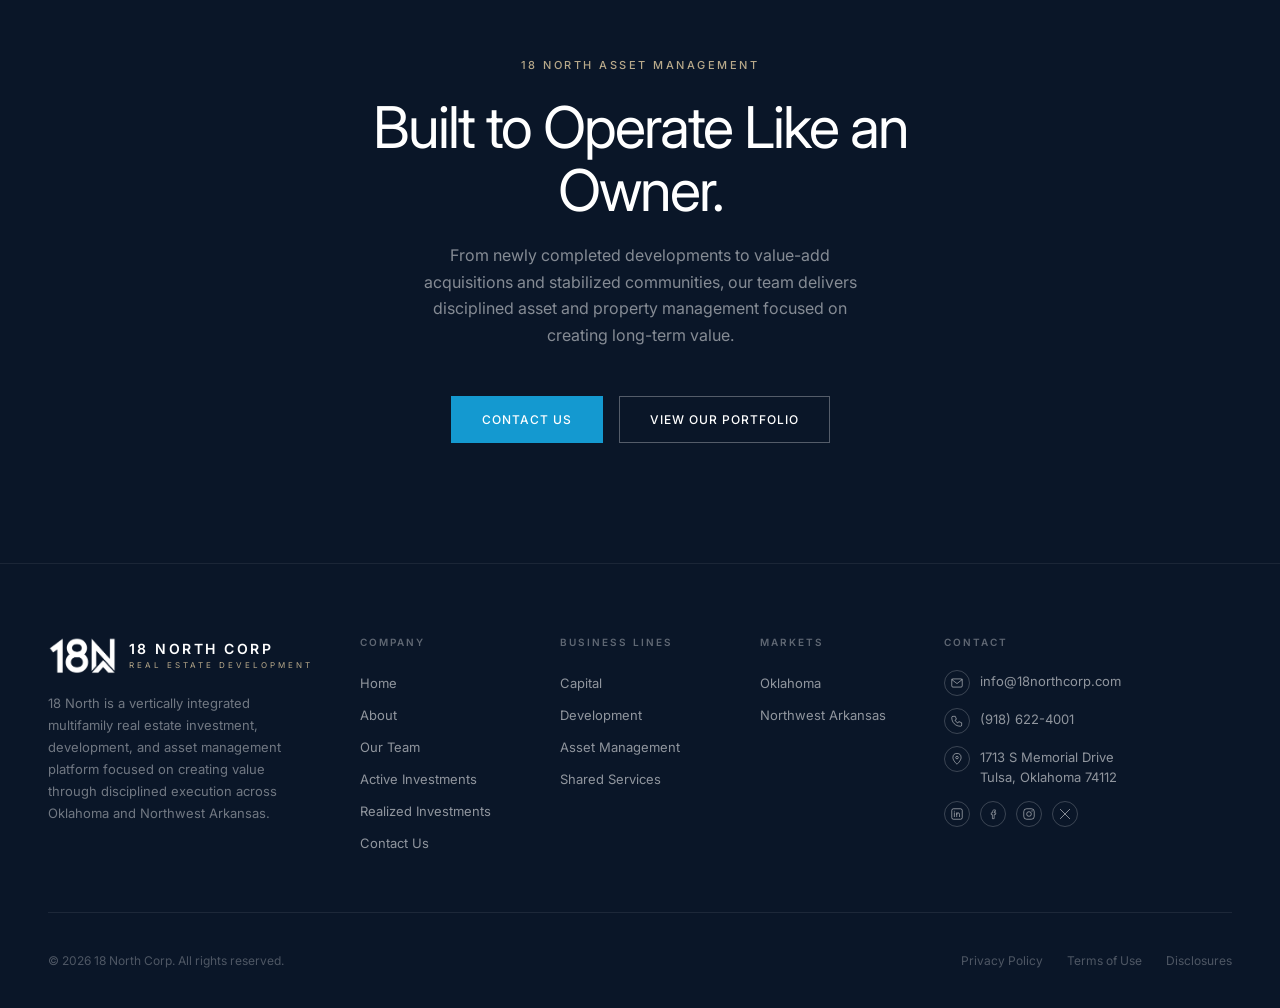
==== commit 764d95ab: "Rebrand Projects to Investments sitewide; overhaul Active/Realized Investments and Contact pages - R" ====
--- a/18-north-asset-management.html
+++ b/18-north-asset-management.html
@@ -78,10 +78,10 @@
         </li>
         <li class="nav__dropdown-wrap">
           <button class="nav__dropdown-trigger" aria-expanded="false" aria-haspopup="true">
-            Projects <svg class="nav__chevron" width="10" height="6" viewBox="0 0 10 6" fill="none" aria-hidden="true"><path d="M1 1l4 4 4-4" stroke="currentColor" stroke-width="1.5" stroke-linecap="round" stroke-linejoin="round"/></svg>
+            Investments <svg class="nav__chevron" width="10" height="6" viewBox="0 0 10 6" fill="none" aria-hidden="true"><path d="M1 1l4 4 4-4" stroke="currentColor" stroke-width="1.5" stroke-linecap="round" stroke-linejoin="round"/></svg>
           </button>
           <ul class="nav__dropdown" role="menu">
-            <li role="none"><a href="active-projects.html" role="menuitem">Active Projects</a></li>
+            <li role="none"><a href="active-projects.html" role="menuitem">Active Investments</a></li>
             <li role="none"><a href="completed-projects.html" role="menuitem">Realized Investments</a></li>
           </ul>
         </li>
@@ -98,7 +98,7 @@
       <li><a href="about.html">About Us</a></li>
       <li><a href="our-team.html">Our Team</a></li>
       <li><a href="index.html#platform">Business Lines</a></li>
-      <li><a href="index.html#projects">Projects</a></li>
+      <li><a href="index.html#investments">Investments</a></li>
       <li><a href="contact.html" class="nav__mobile-cta">Contact Us</a></li>
     </ul>
   </div>
@@ -247,7 +247,7 @@
           <li><a href="index.html">Home</a></li>
           <li><a href="about.html">About</a></li>
           <li><a href="our-team.html">Our Team</a></li>
-          <li><a href="active-projects.html">Active Projects</a></li>
+          <li><a href="active-projects.html">Active Investments</a></li>
           <li><a href="completed-projects.html">Realized Investments</a></li>
           <li><a href="contact.html">Contact Us</a></li>
         </ul>
@@ -264,8 +264,8 @@
       <div>
         <div class="footer__col-title">Markets</div>
         <ul class="footer__links">
-          <li><a href="index.html#projects">Oklahoma</a></li>
-          <li><a href="index.html#projects">Northwest Arkansas</a></li>
+          <li><a href="index.html#investments">Oklahoma</a></li>
+          <li><a href="index.html#investments">Northwest Arkansas</a></li>
         </ul>
       </div>
       <div>
--- a/style.css
+++ b/style.css
@@ -1646,6 +1646,7 @@
   grid-template-columns: repeat(3, 1fr);
   gap: 40px;
 }
+.office-grid.office-grid--single { grid-template-columns: minmax(0, 380px); }
 .office-card__photo {
   aspect-ratio: 4 / 3;
   overflow: hidden;
@@ -1920,6 +1921,21 @@
   color: var(--charcoal);
   line-height: 1.2;
 }
+.project-profile__meta {
+  margin-top: 10px;
+  font-size: 15px;
+  color: var(--grey);
+}
+.project-profile__overview { max-width: 760px; }
+.project-profile__realization {
+  max-width: 760px;
+  margin-top: 40px;
+  padding: 28px 32px;
+  background: var(--off-white);
+  border-left: 3px solid var(--navy);
+}
+.project-profile__realization .subsection-title { color: var(--navy); }
+.project-profile__realization .body-copy { color: var(--charcoal); }
 
 .project-profile__stats {
   display: grid;
@@ -1930,6 +1946,10 @@
 }
 .spec-item { padding: 26px 22px; border-right: 1px solid var(--border); }
 .spec-item:last-child { border-right: none; }
+.spec-item--highlight { background: var(--near-black); }
+.spec-item--highlight .spec-value { color: var(--white); }
+.spec-item--highlight .spec-value__sub { color: rgba(255,255,255,0.6); }
+.spec-item--highlight .spec-label { color: rgba(255,255,255,0.55); }
 .spec-value {
   font-size: 19px;
   font-weight: 500;
@@ -1984,6 +2004,8 @@
   margin: 16px 0 0;
 }
 .photo-strip--two { grid-template-columns: repeat(2, 1fr); }
+.photo-strip--one { grid-template-columns: 1fr; }
+.photo-strip--one .photo-strip__item { aspect-ratio: 16 / 9; }
 .photo-strip__item {
   position: relative;
   aspect-ratio: 4 / 3;
@@ -2222,6 +2244,7 @@
   .bio-profile--reverse > div:last-child { order: initial; }
 
   .photo-strip { grid-template-columns: repeat(2, 1fr); }
+  .photo-strip--one { grid-template-columns: 1fr; }
   .photo-strip--small { max-width: 100%; }
 
   .footer__top { grid-template-columns: 1fr; gap: 36px; }
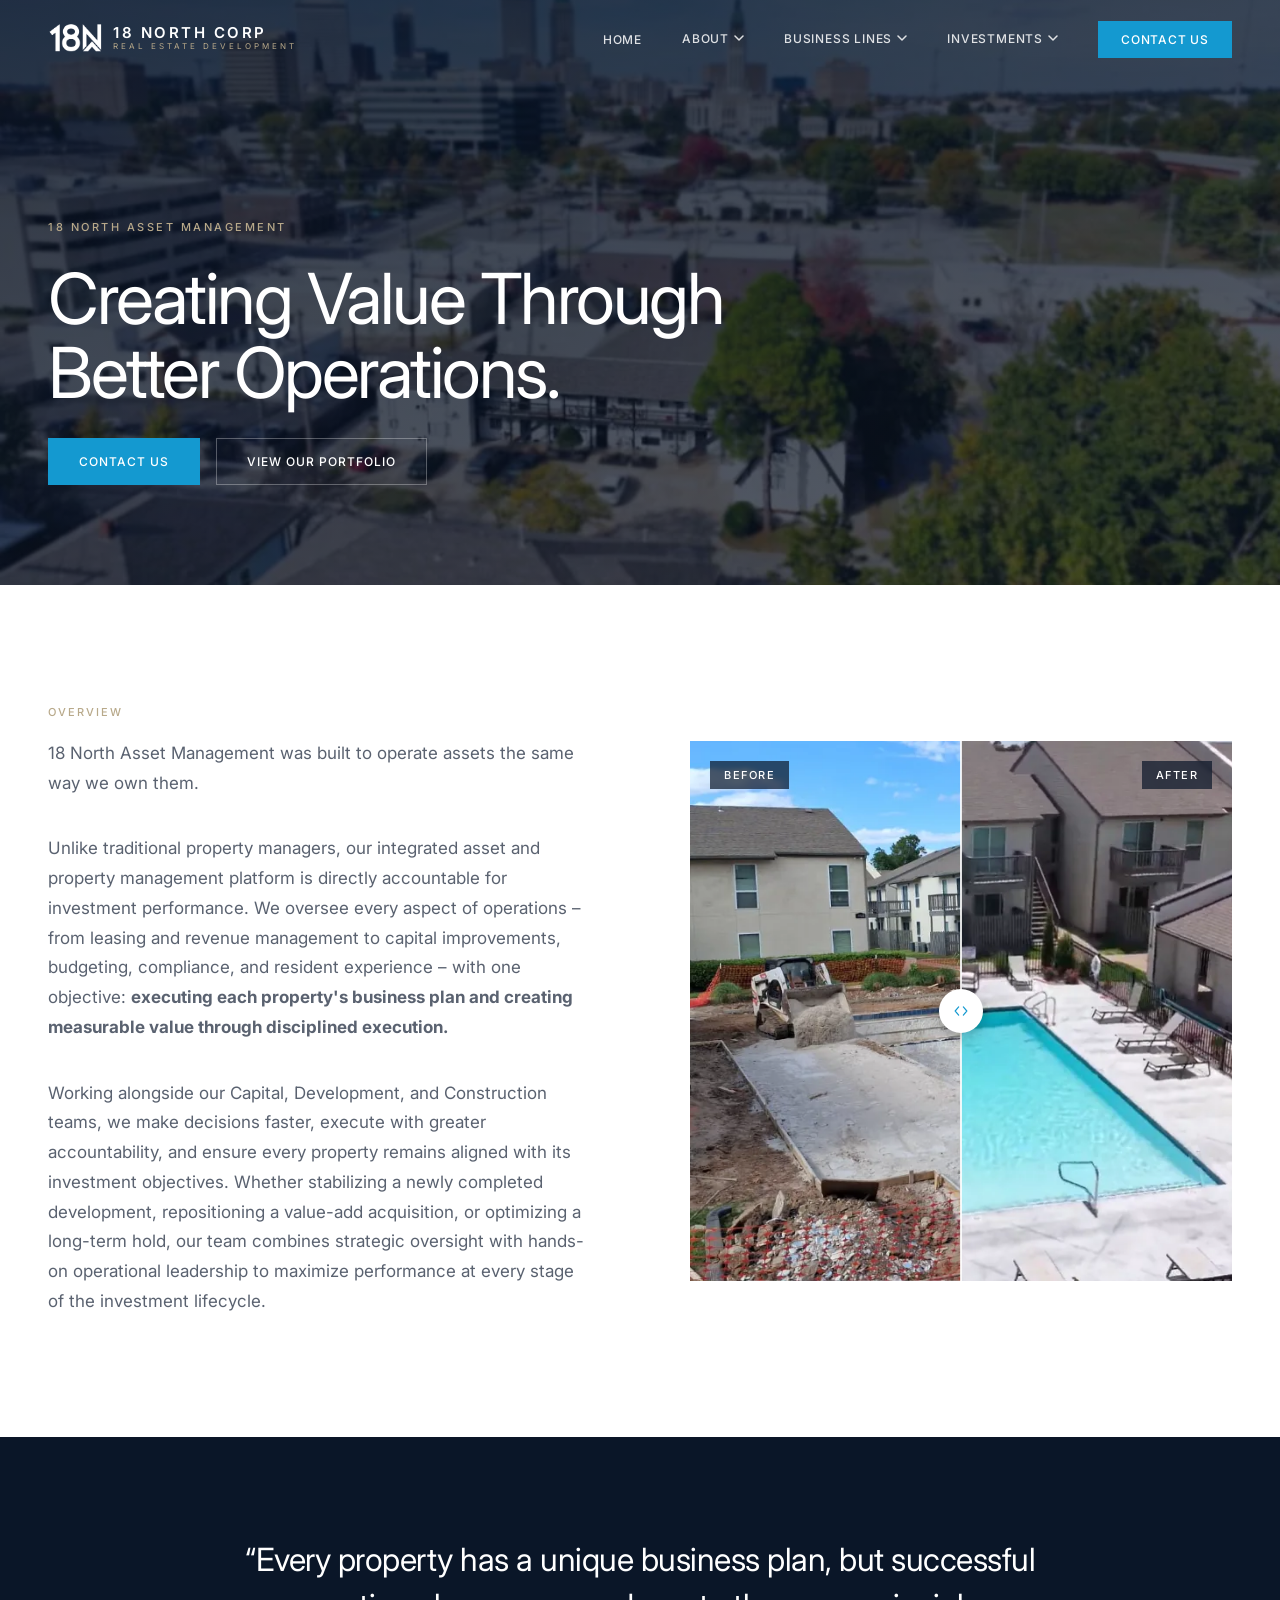
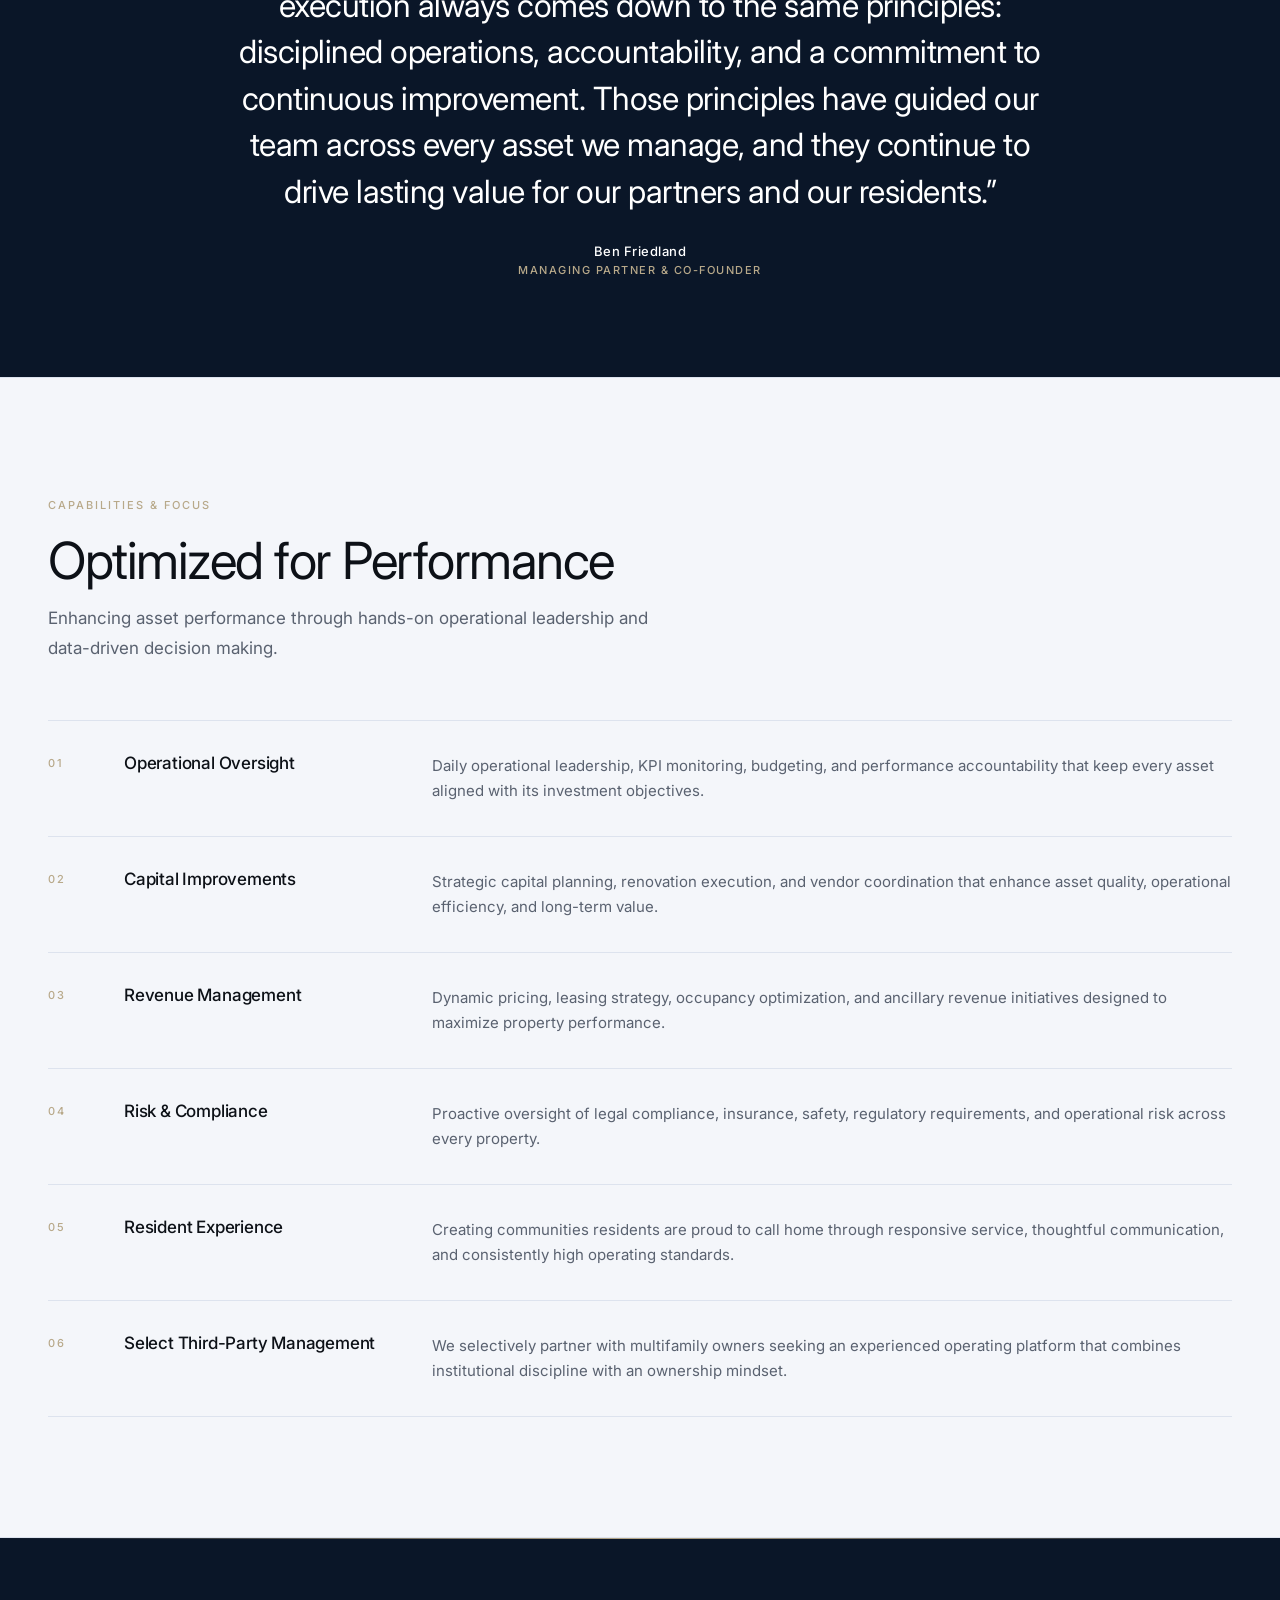
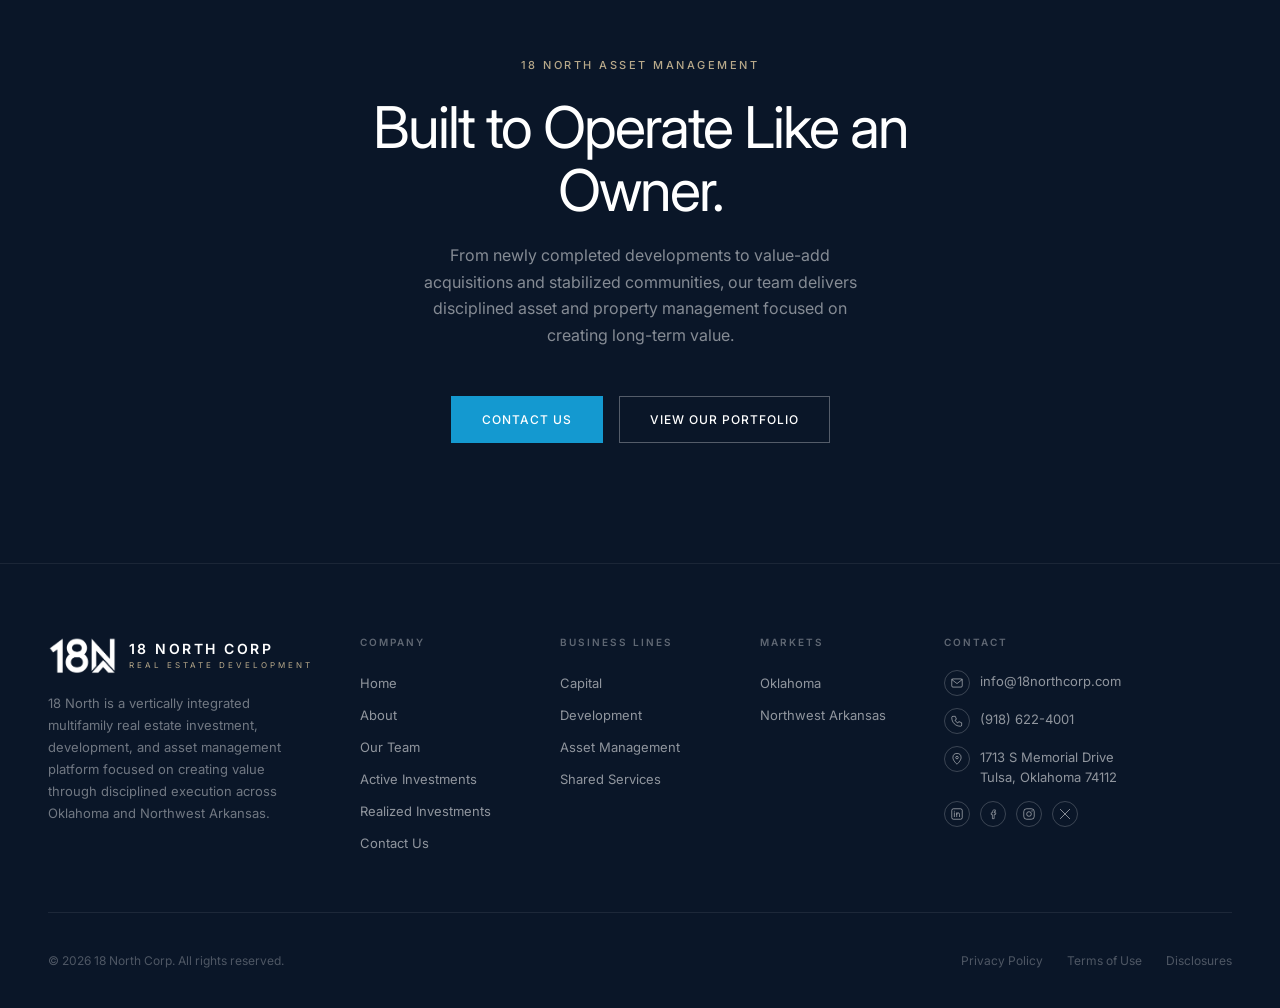
==== commit 25035138: "Update org chart styling, CTA buttons, and Shared Services photo - Bold the closing line of the Asse" ====
--- a/18-north-asset-management.html
+++ b/18-north-asset-management.html
@@ -117,7 +117,7 @@
     <h1 class="hero__headline">Creating Value Through Better Operations.</h1>
     <div class="hero__ctas">
       <a href="contact.html" class="btn-primary">Contact Us</a>
-      <a href="index.html#platform" class="btn-outline-white">View Our Portfolio</a>
+      <a href="active-projects.html" class="btn-outline-white">View Our Portfolio</a>
     </div>
   </div>
 </section>
@@ -129,7 +129,7 @@
       <div class="overview__text fade-up">
         <span class="label" id="overview-heading">Overview</span>
         <p class="body-copy overview__body">18 North Asset Management was built to operate assets the same way we own them.</p>
-        <p class="body-copy overview__body">Unlike traditional property managers, our integrated asset and property management platform is directly accountable for investment performance. We oversee every aspect of operations – from leasing and revenue management to capital improvements, budgeting, compliance, and resident experience – with one objective: executing each property's business plan and creating measurable value through disciplined execution.</p>
+        <p class="body-copy overview__body">Unlike traditional property managers, our integrated asset and property management platform is directly accountable for investment performance. We oversee every aspect of operations – from leasing and revenue management to capital improvements, budgeting, compliance, and resident experience – with one objective: <strong>executing each property's business plan and creating measurable value through disciplined execution.</strong></p>
         <p class="body-copy overview__body" style="margin-bottom:0;">Working alongside our Capital, Development, and Construction teams, we make decisions faster, execute with greater accountability, and ensure every property remains aligned with its investment objectives. Whether stabilizing a newly completed development, repositioning a value-add acquisition, or optimizing a long-term hold, our team combines strategic oversight with hands-on operational leadership to maximize performance at every stage of the investment lifecycle.</p>
       </div>
       <div class="overview__image fade-up">
@@ -216,7 +216,7 @@
     <p class="cta-strip__sub">From newly completed developments to value-add acquisitions and stabilized communities, our team delivers disciplined asset and property management focused on creating long-term value.</p>
     <div class="cta-strip__btns">
       <a href="mailto:info@18northcorp.com" class="btn-primary">Contact Us</a>
-      <a href="index.html#platform" class="btn-outline-white">View Our Portfolio</a>
+      <a href="active-projects.html" class="btn-outline-white">View Our Portfolio</a>
     </div>
   </div>
 </section>
--- a/style.css
+++ b/style.css
@@ -855,6 +855,7 @@
   color: var(--grey);
   max-width: 900px;
 }
+.disclosure__text + .disclosure__text { margin-top: 12px; }
 
 /* ===== STATS BAR ===== */
 .stats {
@@ -1494,6 +1495,10 @@
 }
 .org-chart__division {
   width: 100%;
+  flex: 1;
+  display: flex;
+  flex-direction: column;
+  justify-content: center;
   padding: 20px 16px;
   border: 1px solid var(--border);
   background: var(--white);
@@ -1507,11 +1512,10 @@
   color: var(--grey);
 }
 .org-chart__branch--muted .org-chart__division {
-  background: var(--off-white);
-  border-style: dashed;
+  background: var(--white);
+  border-color: var(--navy);
   transform: translateY(14px);
 }
-.org-chart__branch--muted .org-chart__division-title { color: var(--stone); font-weight: 500; }
 .org-chart__note {
   max-width: 760px;
   margin: 40px auto 0;
@@ -1622,6 +1626,9 @@
   border: 1px solid var(--border);
 }
 .contact-card {
+  display: flex;
+  flex-direction: column;
+  align-items: flex-start;
   padding: 44px 32px;
   border-right: 1px solid var(--border);
 }
@@ -1638,6 +1645,7 @@
   line-height: 1.7;
   color: var(--grey);
   margin-bottom: 22px;
+  flex-grow: 1;
 }
 
 /* ===== CONTACT: OUR OFFICES ===== */
@@ -1926,7 +1934,7 @@
   font-size: 15px;
   color: var(--grey);
 }
-.project-profile__overview { max-width: 760px; }
+.project-profile__overview { max-width: 760px; margin-bottom: 40px; }
 .project-profile__realization {
   max-width: 760px;
   margin-top: 40px;
@@ -1977,6 +1985,10 @@
   display: grid;
   grid-template-columns: 1fr 1fr;
   gap: 56px;
+}
+.project-profile__col:first-child {
+  padding-right: 56px;
+  border-right: 1px solid var(--border);
 }
 .project-profile__col .subsection-title { margin-top: 28px; }
 .project-profile__col .subsection-title:first-child { margin-top: 0; }
@@ -2233,6 +2245,7 @@
   .spec-item { border-bottom: 1px solid var(--border); }
   .spec-item:last-child { border-bottom: none; }
   .project-profile__body { grid-template-columns: 1fr; gap: 40px; }
+  .project-profile__col:first-child { padding-right: 0; border-right: none; padding-bottom: 40px; border-bottom: 1px solid var(--border); }
   .project-profile__gallery { grid-template-columns: 1fr; }
 
   .team-grid { grid-template-columns: repeat(2, 1fr); }
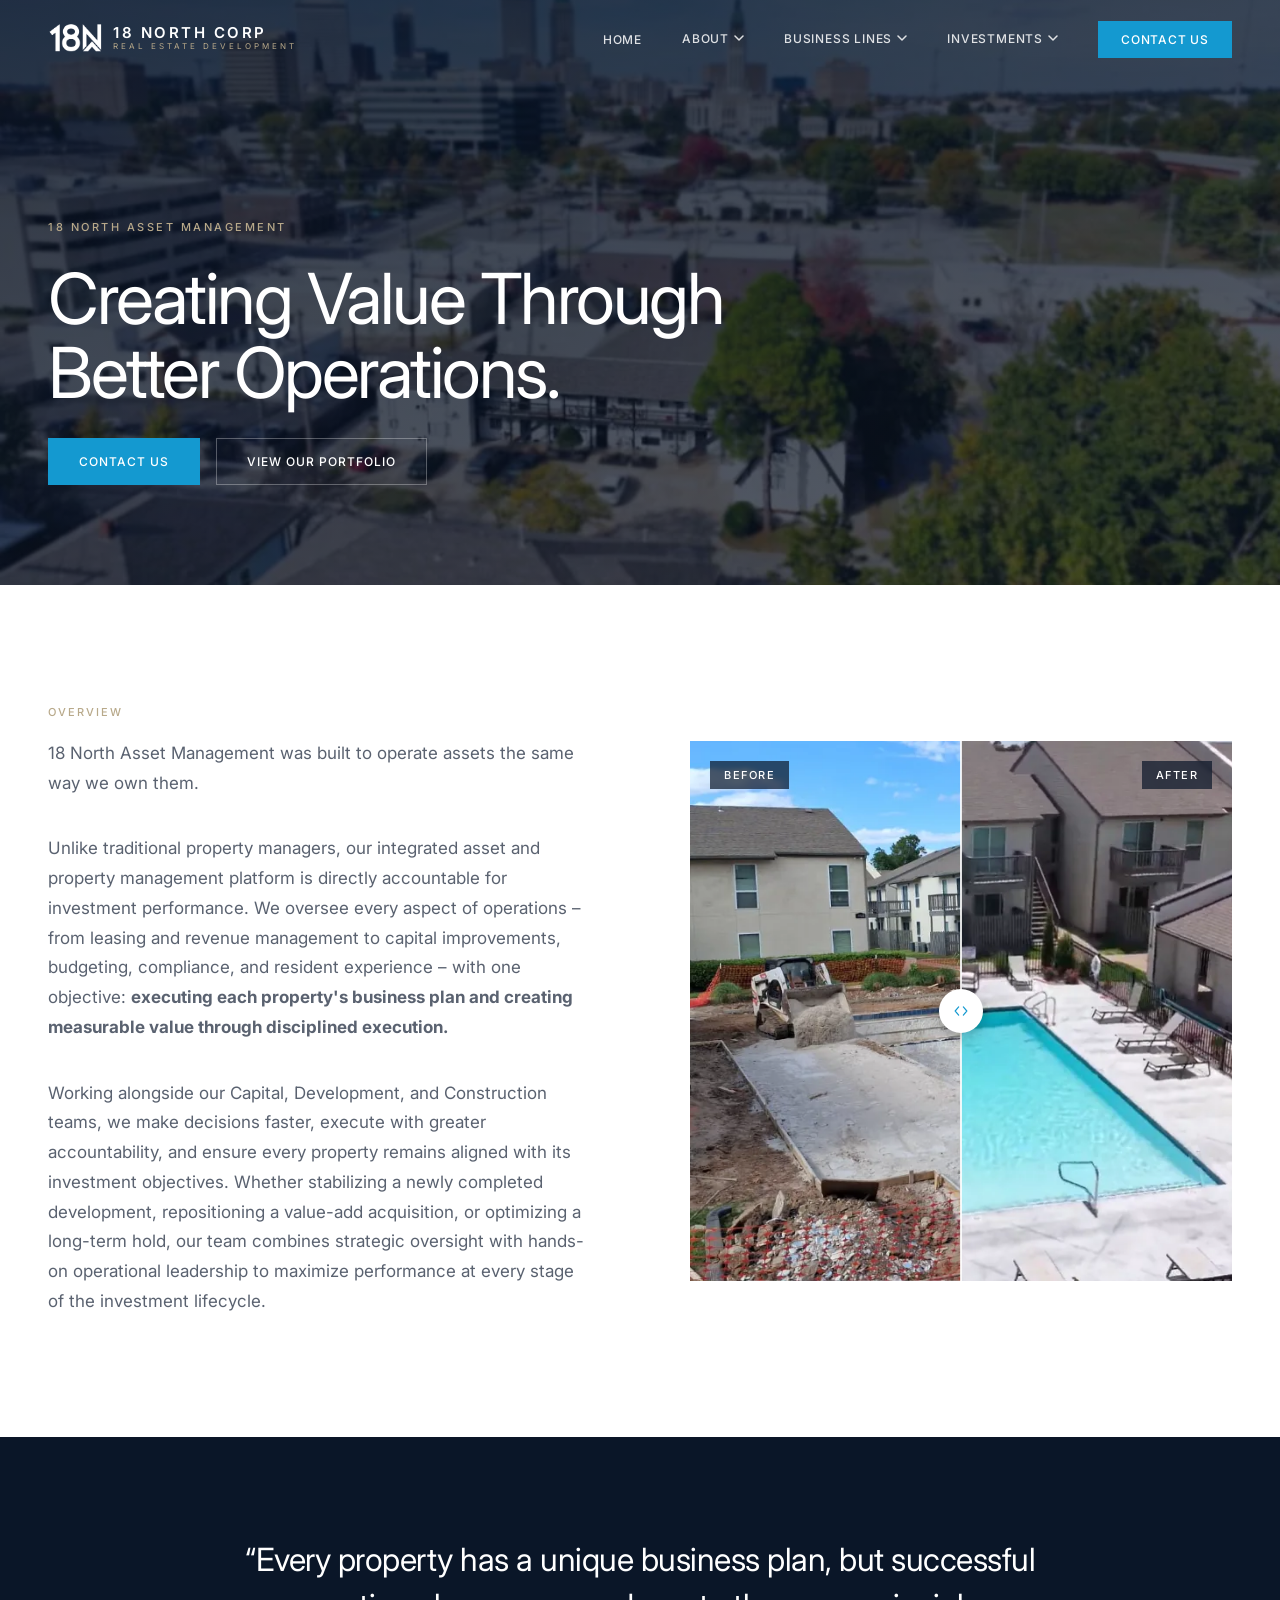
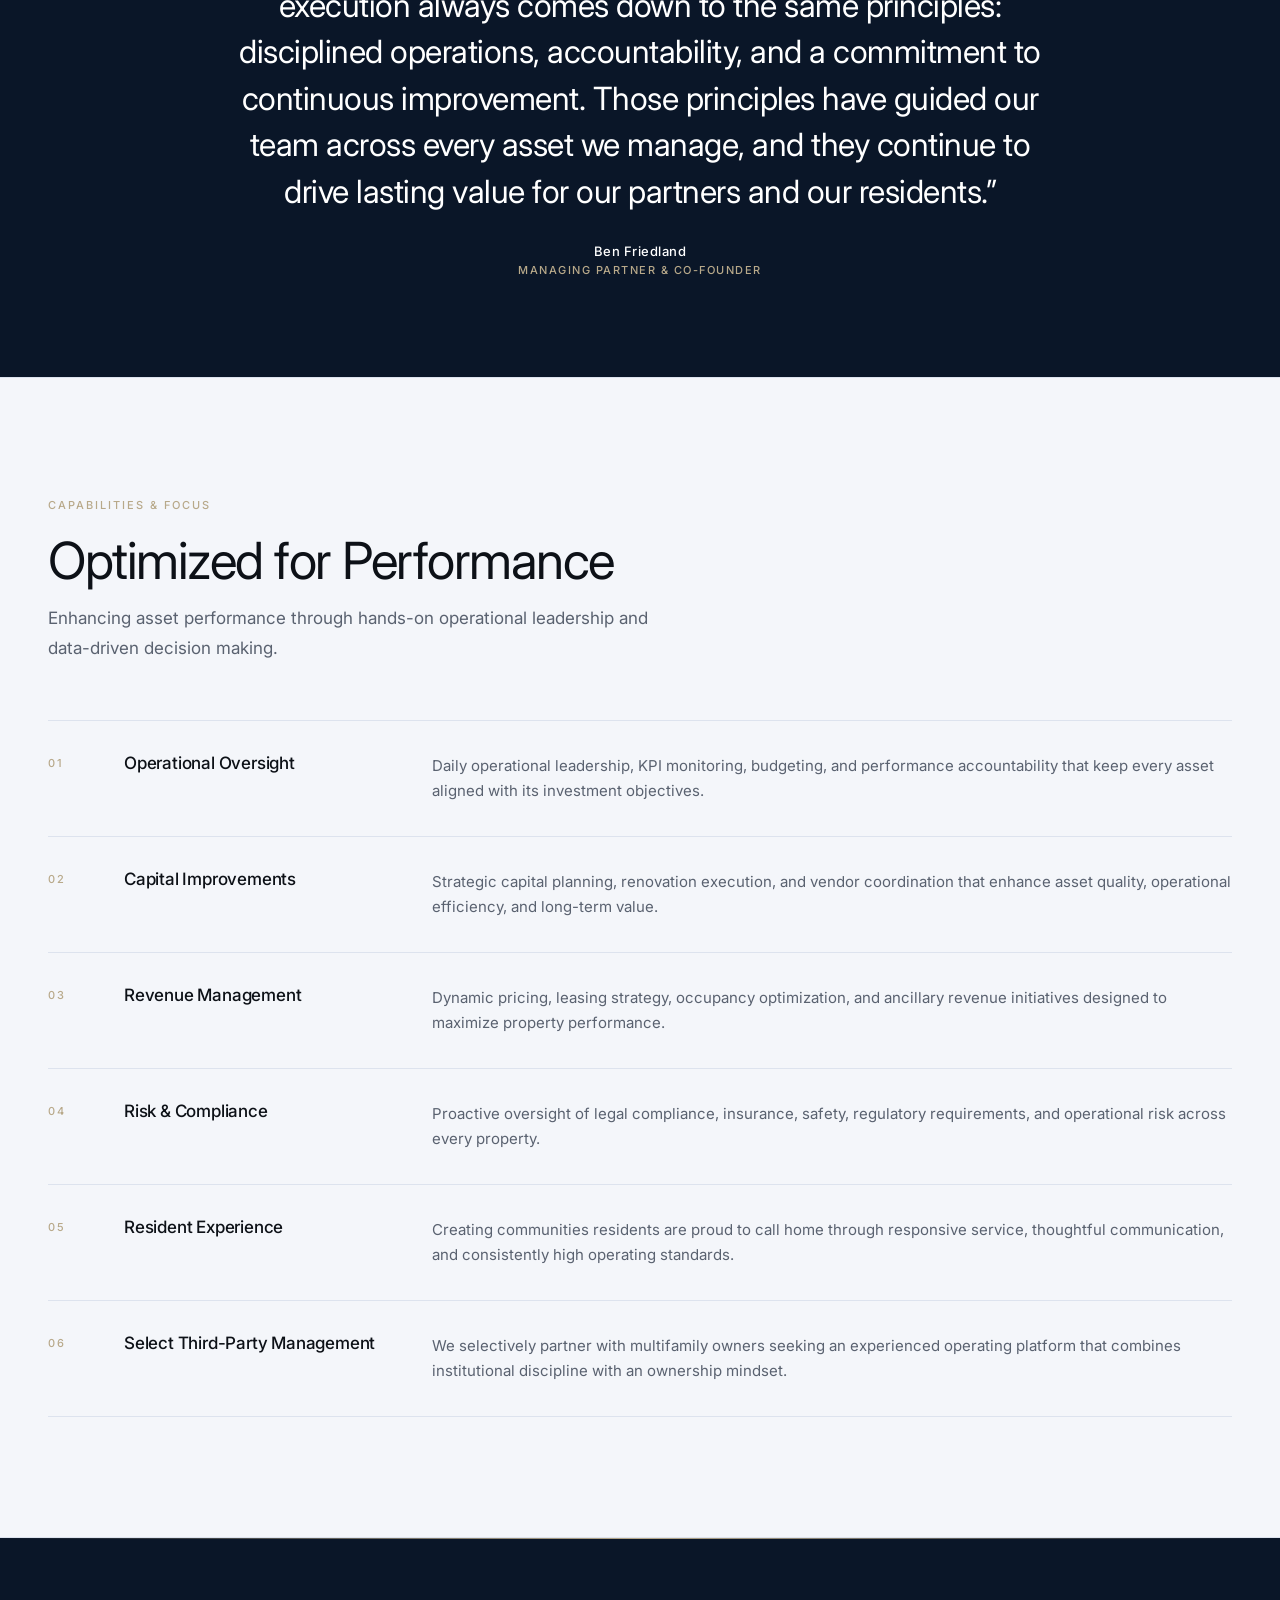
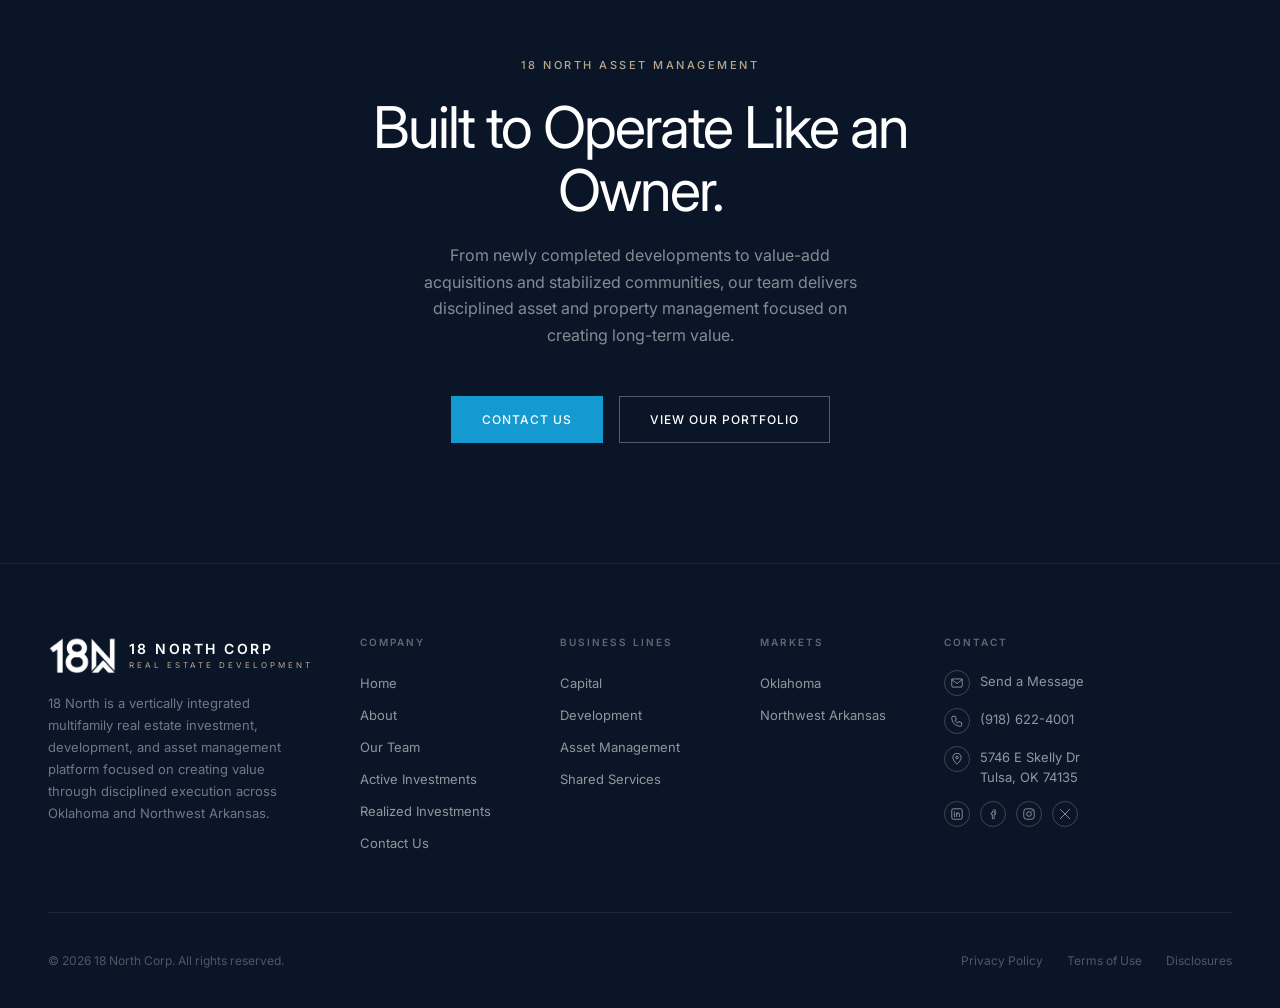
==== commit 6e947496: "Update portfolio photos, remove target exit values, rework contact page - about.html: swap Our Appro" ====
--- a/18-north-asset-management.html
+++ b/18-north-asset-management.html
@@ -215,7 +215,7 @@
     <h2 class="cta-strip__heading" id="cta-heading">Built to Operate Like an Owner.</h2>
     <p class="cta-strip__sub">From newly completed developments to value-add acquisitions and stabilized communities, our team delivers disciplined asset and property management focused on creating long-term value.</p>
     <div class="cta-strip__btns">
-      <a href="mailto:info@18northcorp.com" class="btn-primary">Contact Us</a>
+      <a href="contact.html" class="btn-primary">Contact Us</a>
       <a href="active-projects.html" class="btn-outline-white">View Our Portfolio</a>
     </div>
   </div>
@@ -273,7 +273,7 @@
         <ul class="footer__contact">
           <li>
             <span class="footer__contact-icon" aria-hidden="true"><svg width="14" height="14" viewBox="0 0 24 24" fill="none"><rect x="3" y="5" width="18" height="14" rx="2" stroke="currentColor" stroke-width="1.5"/><path d="M3 6l9 7 9-7" stroke="currentColor" stroke-width="1.5" stroke-linecap="round" stroke-linejoin="round"/></svg></span>
-            <a href="mailto:info@18northcorp.com">info@18northcorp.com</a>
+            <a href="contact.html#contact-form">Send a Message</a>
           </li>
           <li>
             <span class="footer__contact-icon" aria-hidden="true"><svg width="14" height="14" viewBox="0 0 24 24" fill="none"><path d="M5 4h4l2 5-2.5 1.5a11 11 0 0 0 5 5L15 13l5 2v4a2 2 0 0 1-2 2C9.5 21 3 14.5 3 6a2 2 0 0 1 2-2z" stroke="currentColor" stroke-width="1.5" stroke-linejoin="round"/></svg></span>
@@ -281,7 +281,7 @@
           </li>
           <li>
             <span class="footer__contact-icon" aria-hidden="true"><svg width="14" height="14" viewBox="0 0 24 24" fill="none"><path d="M12 21s7-6.1 7-11.5A7 7 0 0 0 5 9.5C5 14.9 12 21 12 21z" stroke="currentColor" stroke-width="1.5" stroke-linejoin="round"/><circle cx="12" cy="9.5" r="2.2" stroke="currentColor" stroke-width="1.5"/></svg></span>
-            <span>1713 S Memorial Drive<br />Tulsa, Oklahoma 74112</span>
+            <span>5746 E Skelly Dr<br />Tulsa, OK 74135</span>
           </li>
           <li>
             <div class="footer__social">
--- a/style.css
+++ b/style.css
@@ -1603,6 +1603,7 @@
   inset: 0;
   background: linear-gradient(180deg, rgba(10,22,40,0.45), rgba(10,22,40,0.8));
 }
+.teaser--navy { background: var(--near-black); }
 .teaser__content {
   position: relative;
   z-index: 1;
@@ -1646,6 +1647,44 @@
   color: var(--grey);
   margin-bottom: 22px;
   flex-grow: 1;
+}
+
+/* ===== CONTACT: SEND A MESSAGE ===== */
+.contact-form { max-width: 720px; }
+.contact-form__row {
+  display: grid;
+  grid-template-columns: 1fr 1fr;
+  gap: 24px;
+}
+.contact-form__field { margin-bottom: 24px; }
+.contact-form__field label {
+  display: block;
+  font-size: 13px;
+  font-weight: 500;
+  color: var(--charcoal);
+  margin-bottom: 8px;
+}
+.contact-form__field input,
+.contact-form__field select,
+.contact-form__field textarea {
+  width: 100%;
+  padding: 14px 16px;
+  border: 1px solid var(--border);
+  background: var(--off-white);
+  font-family: var(--font);
+  font-size: 14px;
+  color: var(--charcoal);
+}
+.contact-form__field textarea { resize: vertical; }
+.contact-form__field input:focus,
+.contact-form__field select:focus,
+.contact-form__field textarea:focus {
+  outline: none;
+  border-color: var(--navy);
+}
+.contact-form button[type="submit"] {
+  border: none;
+  cursor: pointer;
 }
 
 /* ===== CONTACT: OUR OFFICES ===== */
@@ -1947,7 +1986,7 @@
 
 .project-profile__stats {
   display: grid;
-  grid-template-columns: repeat(5, 1fr);
+  grid-template-columns: repeat(4, 1fr);
   border: 1px solid var(--border);
   background: var(--white);
   margin-bottom: 48px;
@@ -2070,11 +2109,12 @@
 .team-grid--four { grid-template-columns: repeat(4, 1fr); margin-top: 32px; }
 .team-card { display: block; text-align: center; }
 .team-card__photo {
-  aspect-ratio: 1 / 1;
+  aspect-ratio: 3 / 4;
   overflow: hidden;
   margin-bottom: 20px;
   background: var(--off-white);
 }
+.team-card__photo img { object-position: top center; }
 .team-card__name {
   font-size: 16px;
   font-weight: 500;
@@ -2108,6 +2148,7 @@
   margin-bottom: 24px;
   background: var(--off-white);
 }
+.bio-profile__photo img { object-position: top center; }
 .bio-profile__name {
   font-size: clamp(24px, 2.4vw, 32px);
   font-weight: 400;
@@ -2222,6 +2263,7 @@
   .contact-grid { grid-template-columns: 1fr; }
   .contact-card { border-right: none; border-bottom: 1px solid var(--border); }
   .contact-card:last-child { border-bottom: none; }
+  .contact-form__row { grid-template-columns: 1fr; gap: 0; }
   .office-grid { grid-template-columns: 1fr; }
   .bizline-grid { grid-template-columns: 1fr; }
 
@@ -2243,14 +2285,15 @@
   .spec-item:nth-child(2n) { border-right: none; }
   .spec-item:nth-child(odd) { border-right: 1px solid var(--border); }
   .spec-item { border-bottom: 1px solid var(--border); }
-  .spec-item:last-child { border-bottom: none; }
+  .spec-item:nth-last-child(-n+2) { border-bottom: none; }
   .project-profile__body { grid-template-columns: 1fr; gap: 40px; }
   .project-profile__col:first-child { padding-right: 0; border-right: none; padding-bottom: 40px; border-bottom: 1px solid var(--border); }
   .project-profile__gallery { grid-template-columns: 1fr; }
 
   .team-grid { grid-template-columns: repeat(2, 1fr); }
   .team-grid--four { grid-template-columns: repeat(2, 1fr); }
-  .bio-profile { grid-template-columns: 1fr; gap: 28px; }
+  .project-group__header { margin-bottom: 28px; }
+  .bio-profile { grid-template-columns: 1fr; gap: 28px; padding: 40px 0; }
   .bio-profile__photo { max-width: 220px; }
   .bio-profile--reverse { grid-template-columns: 1fr; }
   .bio-profile--reverse > div:first-child,
